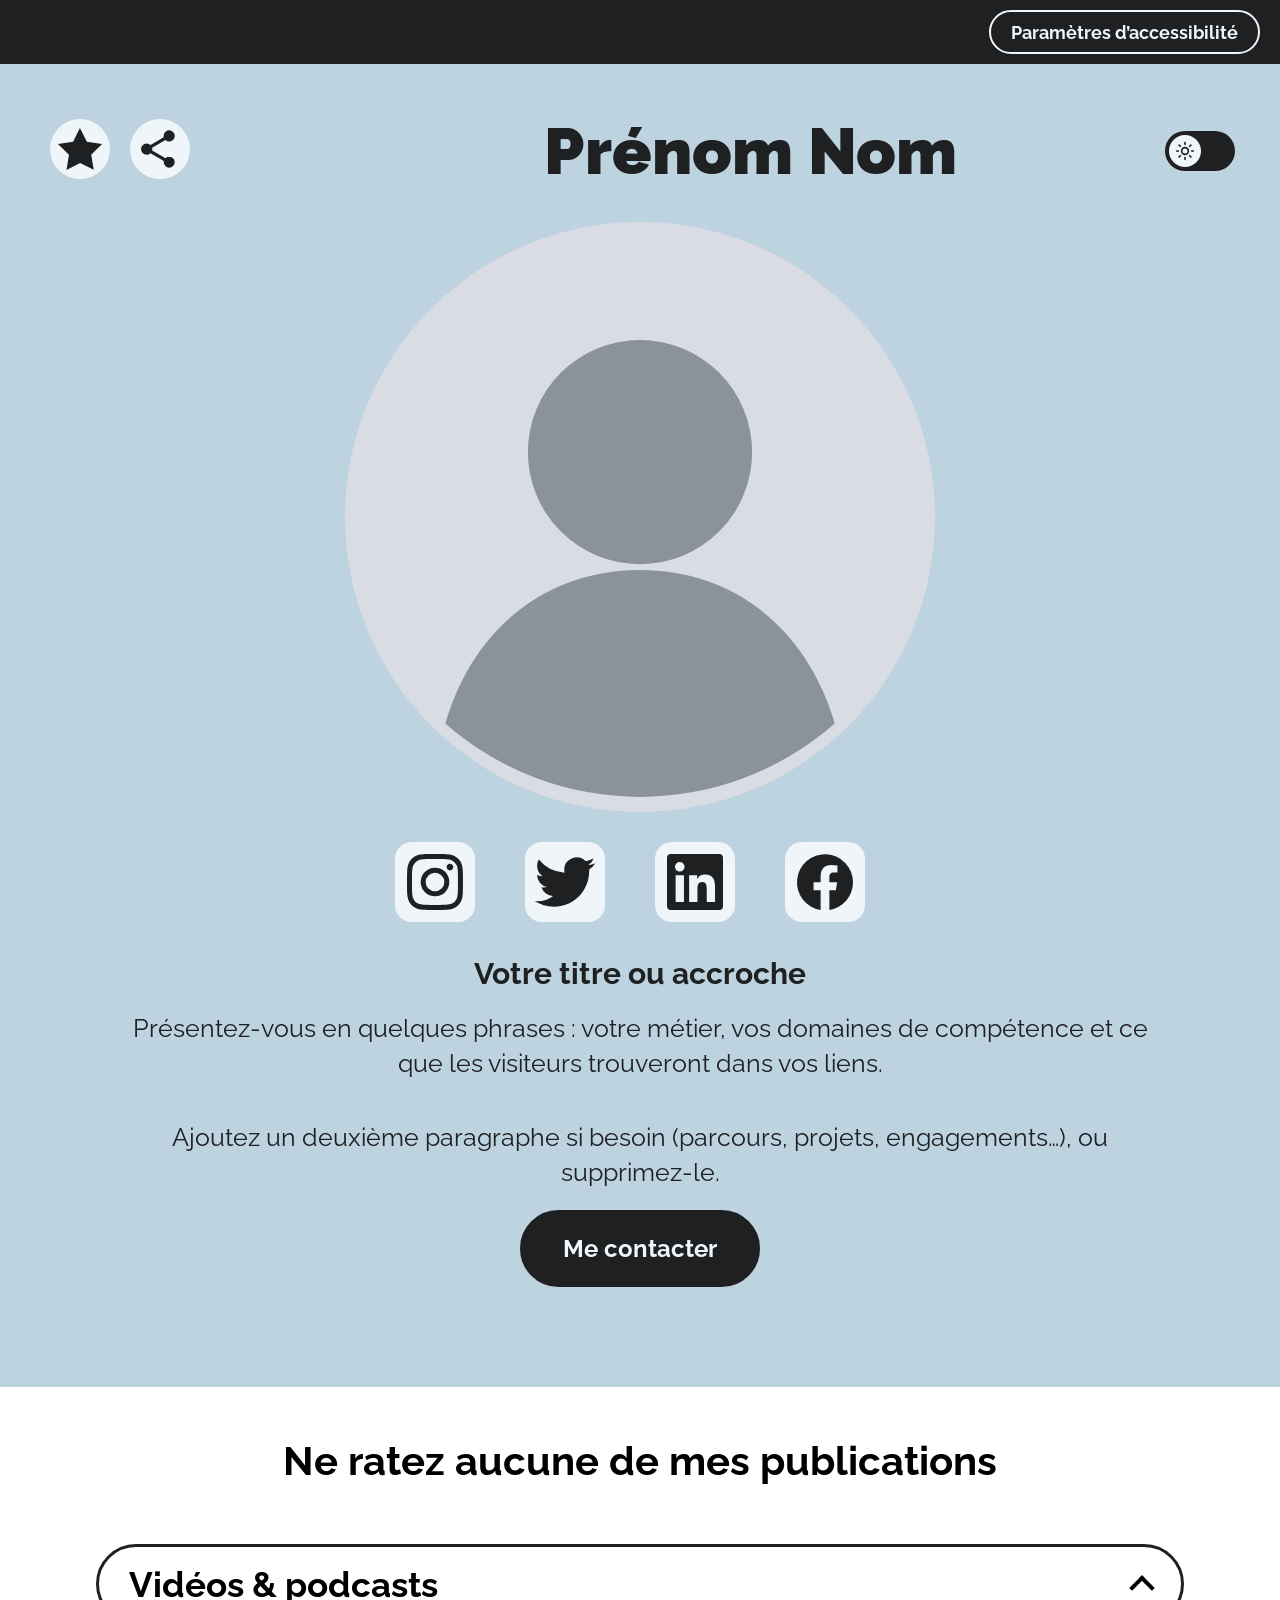
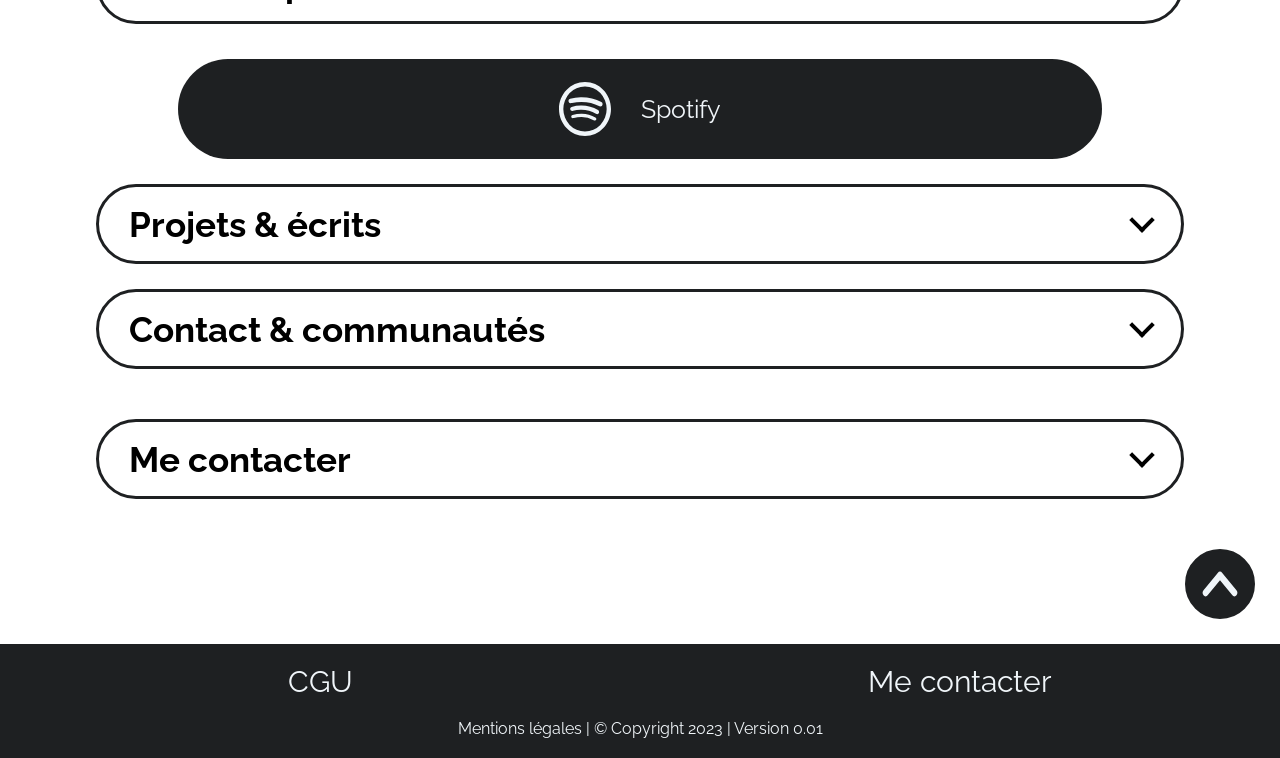
==== index.html @ 7e679567 "Version 0.01 : cartes « En cours », AccessConfig et corrections d'accessibilité Numéro de version re" ====
<!DOCTYPE html>
<html lang="fr">

<head>
    <meta charset="UTF-8" />
    <meta http-equiv="X-UA-Compatible" content="IE=edge">
    <meta name="viewport" content="width=device-width, initial-scale=1.0">
    <meta name="description" content="Page Linktree de Prénom Nom">
    <title>Linktree Prénom Nom</title>
    <link rel="shortcut icon" type="image/svg+xml" href="images/photo-profil.svg">
    <!-- Lien CSS -->
    <link rel="stylesheet" href="style.css">
    <!-- AccessConfig : paramètres d'affichage pour les visiteurs (après style.css pour pouvoir le surcharger) -->
    <link rel="stylesheet" href="accessconfig/css/accessconfig.min.css">
    <script src="accessconfig/js/accessconfig.min.js"></script>

    <link href="https://fonts.googleapis.com/css2?family=Raleway:ital,wght@0,100;0,200;0,300;0,400;0,500;0,600;0,700;0,800;0,900;1,100;1,200;1,300;1,400;1,500;1,600;1,700;1,800;1,900&display=swap" rel="stylesheet">
</head>

<body>
    <!-- Liens d'évitement : visibles uniquement quand ils reçoivent le focus -->
    <nav class="liensEvitement" aria-label="Accès rapide">
        <ul>
            <li><a href="#contenu">Aller au contenu</a></li>
            <li><a href="#liens">Aller aux liens</a></li>
            <li><a href="#contact">Aller au formulaire de contact</a></li>
        </ul>
    </nav>

    <!-- Bouton AccessConfig : contrastes, police adaptée à la dyslexie, interlignage… -->
    <div class="barreAccessibilite">
        <div id="accessconfig" data-accessconfig-buttonname="Paramètres d’accessibilité" data-accessconfig-params='{ "Prefix" : "a42-ac", "ContainerClass" : "","ModalCloseButton" : "","ModalTitle" : "","FormFieldset" : "","FormFieldsetLegend" : "","FormRadio" : ""}'></div>
    </div>

    <!-- HEADER -->
    <header>
        <!-- Boutons en haut à droite -->
        <section class="boutonHaut">

            <ul>
                <!-- Fiche contact à télécharger (à décommenter pour l'afficher)
                <li>
                    <a class="contact" href="contact.vcf" download title="Télécharger ma fiche contact">
                        <img src="images/logo/boutonRond/contact.svg" alt="Télécharger ma fiche contact">
                    </a>
                </li>
                -->
                <li>
                    <button type="button" class="favori" onclick="favoris()" aria-label="Ajouter la page aux favoris" title="Ajouter la page aux favoris">
                        <!-- Icône pour le bouton Favori -->
                        <img src="images/logo/boutonRond/favori.svg" alt="">
                    </button>
                </li>
                <li>
                    <button type="button" id="shareButton" class="partager" onclick="ouvrirPartage()" aria-label="Partager la page" aria-haspopup="dialog" title="Partager la page">
                        <!-- Icône pour le bouton Partager -->
                        <img src="images/logo/boutonRond/partager.svg" alt="">
                    </button>
                </li>
            </ul>
            <!-- Adresse de la page à partager et zone technique de copie (non visibles, hors de la navigation clavier) -->
            <a href="https://votre-pseudo.github.io/votre-depot/" id="lien" hidden></a>
            <textarea id="zone-texte" tabindex="-1" aria-hidden="true" style="position: absolute; left: -9999px;"></textarea>

        </section>

        <!-- Titre/Nom -->
        <div class="nom">
            <!-- Titre principal -->
            <h1>Prénom Nom</h1>
        </div>

        <!-- Bouton switch darkmode/lightmode -->
        <div class="blocSwitch">
            <button type="button" class="interrupteurTheme" id="themeSwitch" role="switch" aria-checked="false" aria-label="Mode sombre" title="Activer ou désactiver le mode sombre">
                <span class="pisteTheme" aria-hidden="true">
                    <span class="curseurTheme">
                        <!-- Picto soleil : mode clair -->
                        <svg class="iconeSoleil" viewBox="0 0 24 24" focusable="false">
                            <circle cx="12" cy="12" r="4" />
                            <path d="M12 2v2M12 20v2M4.93 4.93l1.41 1.41M17.66 17.66l1.41 1.41M2 12h2M20 12h2M4.93 19.07l1.41-1.41M17.66 6.34l1.41-1.41" />
                        </svg>
                        <!-- Picto lune : mode sombre -->
                        <svg class="iconeLune" viewBox="0 0 24 24" focusable="false">
                            <path d="M21 12.79A9 9 0 1 1 11.21 3 7 7 0 0 0 21 12.79z" />
                        </svg>
                    </span>
                </span>
            </button>
        </div>
    </header>

    <!-- MAIN CONTENT -->
    <main id="contenu" tabindex="-1">
        <div class="contenu">
            <!-- Présentation écrite -->
            <div class="presentation">
                <!-- Titre de la présentation -->
                <h2>Votre titre ou accroche</h2>

                <!-- Texte de présentation -->
                <div class="texte">
                    <p>
                        Présentez-vous en quelques phrases : votre métier, vos domaines
                        de compétence et ce que les visiteurs trouveront dans vos liens.
                    </p>
                    <br />
                    <p>
                        Ajoutez un deuxième paragraphe si besoin (parcours, projets,
                        engagements…), ou supprimez-le.
                    </p>
                </div>

                <!-- Appel à l'action : ouvre le formulaire de contact. Adaptez le texte ou le lien
                     (ex. inscription à une newsletter) selon l'action que vous attendez des visiteurs. -->
                <p class="appelAction">
                    <a class="boutonAction" href="#contact">Me contacter</a>
                </p>
            </div>
            <!-- Fin de la présentation écrite -->

            <!-- Photo de profil -->
            <div class="photoProfil">
                <img src="images/photo-profil.svg" alt="Photo de profil de Prénom Nom">
            </div>

            <!-- Boutons réseaux sociaux -->
            <ul class="boutonReseaux">
                <li>
                    <a class="instagram" href="https://www.instagram.com/votre-compte" target="_blank" rel="noopener" title="Instagram (nouvel onglet)">
                        <!-- Icône pour le lien Instagram -->
                        <img src="images/logo/boutonReseau/instagram.svg" alt="Instagram">
                        <span class="sr-only">(nouvel onglet)</span>
                    </a>
                </li>
                <li>
                    <a class="twitter" href="https://twitter.com/votre-compte" target="_blank" rel="noopener" title="Twitter (nouvel onglet)">
                        <!-- Icône pour le lien Twitter -->
                        <img src="images/logo/boutonReseau/twitter.svg" alt="Twitter">
                        <span class="sr-only">(nouvel onglet)</span>
                    </a>
                </li>
                <li>
                    <a class="linkedin" href="https://www.linkedin.com/in/votre-compte" target="_blank" rel="noopener" title="LinkedIn (nouvel onglet)">
                        <!-- Icône pour le lien LinkedIn -->
                        <img src="images/logo/boutonReseau/linkedin.svg" alt="LinkedIn">
                        <span class="sr-only">(nouvel onglet)</span>
                    </a>
                </li>
                <li>
                    <a class="facebook" href="https://www.facebook.com/votre-compte" target="_blank" rel="noopener" title="Facebook (nouvel onglet)">
                        <!-- Icône pour le lien Facebook -->
                        <img src="images/logo/boutonReseau/facebook.svg" alt="Facebook">
                        <span class="sr-only">(nouvel onglet)</span>
                    </a>
                </li>
            </ul>
        </div>
        <!-- FIN de la présentation -->

        <div class="textePublication">
            <!-- Titre du bloc -->
            <h2>Ne ratez aucune de mes publications</h2>
        </div>

        <!-- Liens classés par catégorie : chaque catégorie est un accordéon <details> -->
        <!-- Ajoutez « open » sur <details> pour qu'une catégorie soit ouverte au chargement -->
        <div class="categoriesLiens" id="liens" tabindex="-1">

            <!-- Catégorie : Vidéos & podcasts -->
            <details class="categorieLiens" open>
                <summary>Vidéos &amp; podcasts</summary>
                <ul class="blocBoutonLien">
                    <!-- Lien vers YouTube (à décommenter pour l'afficher)
                    <li>
                        <a class="boutonLien" href="https://www.youtube.com/@votre-chaine" target="_blank" rel="noopener">
                            <div class="youtube">
                                <img src="images/logo/logoLien/youtube.svg" alt="">
                                <p>YouTube</p>
                                <span class="sr-only">(nouvel onglet)</span>
                            </div>
                        </a>
                    </li>
                    -->
                    <!-- Lien vers Spotify -->
                    <li>
                        <a class="boutonLien" href="https://open.spotify.com/show/votre-podcast" target="_blank" rel="noopener">
                            <div class="spotify">
                                <img src="images/logo/logoLien/spotify.svg" alt="">
                                <p>Spotify</p>
                                <span class="sr-only">(nouvel onglet)</span>
                            </div>
                        </a>
                    </li>
                    <!-- Lien vers Podcast (à décommenter pour l'afficher)
                    <li>
                        <a class="boutonLien" href="https://podcasts.apple.com/podcast/votre-podcast" target="_blank" rel="noopener">
                            <div class="podcast">
                                <img src="images/logo/logoLien/podcast.svg" alt="">
                                <p>Podcast</p>
                                <span class="sr-only">(nouvel onglet)</span>
                            </div>
                        </a>
                    </li>
                    -->
                </ul>
            </details>

            <!-- Catégorie : Projets & écrits -->
            <details class="categorieLiens">
                <summary>Projets &amp; écrits</summary>
                <ul class="blocBoutonLien">
                    <!-- Lien vers Github -->
                    <li>
                        <a class="boutonLien" href="https://github.com/votre-compte" target="_blank" rel="noopener">
                            <div class="github">
                                <img src="images/logo/logoLien/github.svg" alt="">
                                <p>Github</p>
                                <span class="sr-only">(nouvel onglet)</span>
                            </div>
                        </a>
                    </li>
                    <!-- Lien vers Substack (à décommenter pour l'afficher)
                    <li>
                        <a class="boutonLien" href="https://votre-compte.substack.com/" target="_blank" rel="noopener">
                            <div class="substack">
                                <img src="images/logo/logoLien/substack.svg" alt="">
                                <p>Substack</p>
                                <span class="sr-only">(nouvel onglet)</span>
                            </div>
                        </a>
                    </li>
                    -->
                </ul>
            </details>

            <!-- Catégorie : Contact & communautés -->
            <details class="categorieLiens">
                <summary>Contact &amp; communautés</summary>
                <ul class="blocBoutonLien">
                    <!-- Lien vers Formulaire Google -->
                    <li>
                        <a class="boutonLien" href="https://forms.gle/votre-formulaire" target="_blank" rel="noopener">
                            <div class="google-forms">
                                <img src="images/logo/logoLien/googleforms.svg" alt="">
                                <p>Formulaire Google</p>
                                <span class="sr-only">(nouvel onglet)</span>
                            </div>
                        </a>
                    </li>
                    <!-- Lien vers Clubhouse (à décommenter pour l'afficher)
                    <li>
                        <a class="boutonLien" href="https://www.clubhouse.com/@votre-compte" target="_blank" rel="noopener">
                            <div class="clubhouse">
                                <img src="images/logo/logoLien/clubhouse.svg" alt="">
                                <p>Clubhouse</p>
                                <span class="sr-only">(nouvel onglet)</span>
                            </div>
                        </a>
                    </li>
                    -->
                    <!-- Lien vers Uncut Network (à décommenter pour l'afficher)
                    <li>
                        <a class="boutonLien" href="https://uncut.network/user/votre-identifiant" target="_blank" rel="noopener">
                            <div class="uncut">
                                <img src="images/logo/logoLien/uncut.svg" alt="">
                                <p>Uncut Network</p>
                                <span class="sr-only">(nouvel onglet)</span>
                            </div>
                        </a>
                    </li>
                    -->
                </ul>
            </details>
        </div>
        <!-- Fin des liens classés par catégorie -->

        <!-- Formulaire de contact dans un accordéon -->
        <div class="categoriesLiens">
            <details class="categorieLiens" id="contact">
                <summary>Me contacter</summary>
                <form class="formulaireContact" action="https://formspree.io/f/VOTRE_ID_FORMSPREE" method="POST">
                    <label for="contactNom">Nom</label>
                    <input id="contactNom" type="text" name="nom" autocomplete="family-name" required>

                    <label for="contactPrenom">Prénom</label>
                    <input id="contactPrenom" type="text" name="prenom" autocomplete="given-name" required>

                    <label for="contactEmail">Adresse e-mail</label>
                    <input id="contactEmail" type="email" name="email" autocomplete="email" required>

                    <label for="contactMessage">Message</label>
                    <textarea id="contactMessage" name="message" rows="5" required></textarea>

                    <p class="message">
                        Après l'envoi, vous serez redirigé vers une page de confirmation du service Formspree,
                        qui n'est peut-être pas accessible. Elle vous permettra de revenir sur ce site avec un bouton.
                    </p>

                    <button type="submit">Envoyer le message</button>
                </form>
            </details>
        </div>
        <!-- Fin du formulaire de contact -->

        <!-- Bouton haut de page -->
        <div class="blocBoutonHautPage">
            <button type="button" class="boutonHautPage" onclick="topFunction()" aria-label="Revenir en haut de la page" title="Revenir en haut de la page">
                <!-- Icône pour le bouton haut de page : couleurs gérées en CSS -->
                <svg viewBox="0 0 100 100" aria-hidden="true" focusable="false">
                    <circle class="fondBoutonHaut" cx="50" cy="50" r="48.5" />
                    <path class="flecheBoutonHaut" d="M47.09,33.77a3.61,3.61,0,0,1,5.83,0l20.6,25.3a5.92,5.92,0,0,1,0,7.16,3.61,3.61,0,0,1-5.83,0L50,44.51,32.31,66.22a3.61,3.61,0,0,1-5.83,0,5.92,5.92,0,0,1,0-7.16l20.6-25.3Z" />
                </svg>
            </button>
        </div>
        <!-- Fin bouton haut de page -->
    </main>

    <!-- Fenêtre de partage (ouverte par le bouton Partager) -->
    <dialog class="fenetrePartage" id="fenetrePartage" aria-labelledby="titrePartage">
        <div class="contenuFenetre">
            <div class="enteteFenetre">
                <h2 id="titrePartage">Partager cette page</h2>
                <button type="button" class="fermerFenetre" onclick="fermerPartage()" aria-label="Fermer la fenêtre de partage" title="Fermer">
                    <span aria-hidden="true">&times;</span>
                </button>
            </div>
            <ul class="listePartage">
                <li>
                    <a id="partageFacebook" href="https://www.facebook.com/sharer/sharer.php" target="_blank" rel="noopener">
                        <img src="images/logo/boutonReseau/facebook.svg" alt="">
                        <span>Facebook</span>
                        <span class="sr-only">(nouvel onglet)</span>
                    </a>
                </li>
                <li>
                    <a id="partageTwitter" href="https://twitter.com/intent/tweet" target="_blank" rel="noopener">
                        <img src="images/logo/boutonReseau/twitter.svg" alt="">
                        <span>X (Twitter)</span>
                        <span class="sr-only">(nouvel onglet)</span>
                    </a>
                </li>
                <li>
                    <a id="partageLinkedin" href="https://www.linkedin.com/sharing/share-offsite/" target="_blank" rel="noopener">
                        <img src="images/logo/boutonReseau/linkedin.svg" alt="">
                        <span>LinkedIn</span>
                        <span class="sr-only">(nouvel onglet)</span>
                    </a>
                </li>
                <li>
                    <a id="partageWhatsapp" href="https://wa.me/" target="_blank" rel="noopener">
                        <svg class="iconePartage" viewBox="0 0 24 24" aria-hidden="true" focusable="false">
                            <path d="M12 2a10 10 0 0 0-8.6 15.1L2 22l5-1.3A10 10 0 1 0 12 2zm0 18.2a8.2 8.2 0 0 1-4.2-1.1l-.3-.2-3 .8.8-2.9-.2-.3A8.2 8.2 0 1 1 12 20.2zm4.5-6.1c-.2-.1-1.5-.7-1.7-.8s-.4-.1-.6.1-.7.8-.8 1-.3.2-.5.1a6.7 6.7 0 0 1-3.3-2.9c-.2-.4.2-.4.7-1.3a.5.5 0 0 0 0-.5l-.8-1.8c-.2-.5-.4-.4-.6-.4h-.5a1 1 0 0 0-.7.3 3 3 0 0 0-.9 2.2 5.2 5.2 0 0 0 1.1 2.7 11.8 11.8 0 0 0 4.5 4c1.7.7 2.3.8 3.2.6a2.7 2.7 0 0 0 1.8-1.2 2.2 2.2 0 0 0 .1-1.3c0-.1-.2-.2-.5-.3z" />
                        </svg>
                        <span>WhatsApp</span>
                        <span class="sr-only">(nouvel onglet)</span>
                    </a>
                </li>
                <li>
                    <a id="partageEmail" href="mailto:">
                        <svg class="iconePartage" viewBox="0 0 24 24" aria-hidden="true" focusable="false">
                            <path d="M3 5h18a1 1 0 0 1 1 1v12a1 1 0 0 1-1 1H3a1 1 0 0 1-1-1V6a1 1 0 0 1 1-1zm1 2.4V17h16V7.4l-8 5.3zM5.2 7 12 11.5 18.8 7z" />
                        </svg>
                        <span>Par e-mail</span>
                    </a>
                </li>
                <li>
                    <button type="button" id="boutonCopierLien" onclick="copierLienPartage()">
                        <svg class="iconePartage" viewBox="0 0 24 24" aria-hidden="true" focusable="false">
                            <path d="M8 3h11a2 2 0 0 1 2 2v11h-2V5H8zM5 7h10a2 2 0 0 1 2 2v10a2 2 0 0 1-2 2H5a2 2 0 0 1-2-2V9a2 2 0 0 1 2-2zm0 2v10h10V9z" />
                        </svg>
                        <span>Copier le lien</span>
                    </button>
                </li>
                <li id="partageNatifItem" hidden>
                    <button type="button" id="boutonPartageNatif" onclick="partageNatif()">
                        <svg class="iconePartage" viewBox="0 0 24 24" aria-hidden="true" focusable="false">
                            <path d="M18 16a3 3 0 0 0-2.4 1.2l-6.7-3.4a3 3 0 0 0 0-1.6l6.7-3.4A3 3 0 1 0 15 7l-6.7 3.4a3 3 0 1 0 0 3.2L15 17a3 3 0 1 0 3-1z" />
                        </svg>
                        <span>Autres applications…</span>
                    </button>
                </li>
            </ul>
            <!-- Message lu par les lecteurs d'écran après la copie du lien -->
            <p class="messagePartage" id="messagePartage" role="status"></p>
        </div>
    </dialog>

    <!-- FOOTER -->
    <footer>
        <!-- Liens du footer -->
        <ul class="listeFooter">
            <li><a href="CGU.html" title="Conditions générales d'utilisation">CGU</a></li>
            <!--<li><a href="accessibilite.html">Accessibilité</a></li>-->
            <li><a href="#contact" title="Ouvrir le formulaire de contact">Me contacter</a></li>
        </ul>

        <!-- Mention légale -->
        <div class="copyright">
            <p>
                Mentions légales | &copy; Copyright 2023 | Version 0.01
            </p>
        </div>
    </footer>
    <!-- Lien vers le fichier JS pour les animations-->
    <script src="script.js"></script>
</body>
</html>
---- style.css ----
/* ==========================================================
   Variables de personnalisation
   Modifiez ces valeurs pour adapter les couleurs et la police
   du modèle à votre identité visuelle.
   ========================================================== */
:root {
    /* Couleurs principales (texte, boutons, fonds) */
    --couleur-sombre: #1E2022;
    --couleur-claire: #F0F5F9;

    /* Fond de l'en-tête et de la présentation (mode clair) */
    --couleur-fond-entete: #BDD3E0;

    /* Survol des boutons de liens (mode clair) */
    --couleur-survol-lien: #445D76;

    /* Mode sombre : fond de page et fond de l'en-tête */
    --couleur-fond-sombre: #24292C;
    --couleur-entete-sombre: #363C41;

    /* Survol de l'interrupteur clair/sombre */
    --couleur-survol-interrupteur: #575757;
    --couleur-survol-interrupteur-sombre: #D0D3D5;

    /* Police du site (pensez à charger la police dans le <head> des pages) */
    --police: 'Raleway', sans-serif;
}

/* CSS pour la page */
* {
    padding: 0;
    margin: 0;
    text-decoration: none;
    font-family: var(--police);
}

button {
    cursor: pointer;
    background: none;
    border: none;

}

/* Un élément avec l'attribut hidden reste masqué, quelle que soit sa règle display */
[hidden] {
    display: none !important;
}

/* Icônes carrées : garder leur taille pendant le changement d'image au survol
   (sinon l'icône s'écrase un instant et le clic tombe à côté) */
.boutonHaut img,
.boutonReseaux img {
    aspect-ratio: 1 / 1;
}

/* Texte lu par les lecteurs d'écran mais masqué à l'écran */
.sr-only {
    position: absolute;
    width: 1px;
    height: 1px;
    padding: 0;
    margin: -1px;
    overflow: hidden;
    clip: rect(0, 0, 0, 0);
    white-space: nowrap;
    border: 0;
}

/* Listes utilisées pour regrouper les liens et boutons : sans puces */
.liensEvitement ul,
.boutonHaut ul,
.boutonReseaux,
.blocBoutonLien,
.listeFooter {
    list-style: none;
}

/* Liens d'évitement : masqués, ils apparaissent en haut de page au focus clavier */
.liensEvitement a {
    position: absolute;
    top: -100px;
    left: 20px;
    z-index: 10;
    padding: 15px 25px;
    border-radius: 20px;
    background-color: var(--couleur-sombre);
    color: var(--couleur-claire);
    font-size: 20px;
    font-weight: 700;
}

.liensEvitement a:focus {
    top: 10px;
    outline: 3px solid var(--couleur-claire);
    outline-offset: -6px;
}

/* Les cibles des liens d'évitement reçoivent le focus sans contour */
#contenu:focus,
#liens:focus {
    outline: none;
}

/* Contour de focus visible sur les liens et boutons de la page d'accueil */
.boutonHaut button:focus-visible,
.boutonReseaux a:focus-visible,
.boutonLien:focus-visible,
.listeFooter a:focus-visible {
    outline: 3px solid var(--couleur-sombre);
    outline-offset: 4px;
}

.listeFooter a:focus-visible {
    outline-color: var(--couleur-claire);
}

/* Barre du bouton AccessConfig (en haut de chaque page) */
.barreAccessibilite {
    display: flex;
    justify-content: flex-end;
    padding: 10px 20px;
    background-color: var(--couleur-sombre);
}

#a42-ac-button {
    min-height: 44px;
    padding: 8px 20px;
    border: 2px solid var(--couleur-claire);
    border-radius: 30px;
    background-color: var(--couleur-sombre);
    color: var(--couleur-claire);
    font-family: var(--police);
    font-size: 18px;
    font-weight: 700;
}

#a42-ac-button:hover {
    background-color: var(--couleur-claire);
    color: var(--couleur-sombre);
}

#a42-ac-button:focus-visible {
    outline: 3px solid var(--couleur-claire);
    outline-offset: 3px;
}

/* CSS pour le header */

header {
    padding: 45px 20px 30px 20px;
    display: flex;
    align-items: center;
    justify-content: space-between;
    width: calc(100% - 40px);
    background-color: var(--couleur-fond-entete);
}

/* CSS pour les boutons en haut à droite */
.boutonHaut {
    width: 300px;
    height: auto;
    left: 0px auto;
    padding-left: 20px;
}

.boutonHaut ul {
    display: flex;
    flex-wrap: wrap;
}

.boutonHaut button {
    margin: 10px;
}

.boutonHaut a {
    display: inline-block;
    margin: 10px;
}

.boutonHaut a img,
.boutonHaut button img {
    width: 60px;
    height: auto;
}

.contact :hover {
    content: url(images/logo/boutonRond/contactHover.svg);

}

.favori :hover {
    content: url(images/logo/boutonRond/favoriHover.svg);

}

.partager :hover {
    content: url(images/logo/boutonRond/partagerHover.svg);

}

/* CSS pour le titre */
.nom {
    width: auto 50%;
}

h1 {
    font-weight: 900;
    font-size: 80px;
    margin: auto 0;
    color: var(--couleur-sombre);
}

/* CSS pour le bouton switch */
.blocSwitch {
    width: 300px;
    height: 50px;
    display: flex;
    align-items: center;
    position: relative;
}

/* Interrupteur clair/sombre : piste + curseur portant un picto soleil ou lune */
.interrupteurTheme {
    position: absolute;
    right: 25px;
    padding: 0;
    border-radius: 20px;
}

.pisteTheme {
    position: relative;
    display: block;
    width: 70px;
    height: 40px;
    border-radius: 20px;
    background: var(--couleur-sombre);
}

.interrupteurTheme:hover .pisteTheme {
    background: var(--couleur-survol-interrupteur);
}

.curseurTheme {
    position: absolute;
    top: 50%;
    left: 4px;
    display: flex;
    align-items: center;
    justify-content: center;
    width: 32px;
    height: 32px;
    border-radius: 50%;
    background: var(--couleur-claire);
    color: var(--couleur-sombre);
    transform: translateY(-50%);
}

@media (prefers-reduced-motion: no-preference) {
    .curseurTheme {
        transition: left .3s, background .3s;
    }
}

.curseurTheme svg {
    width: 20px;
    height: 20px;
}

.iconeSoleil {
    fill: none;
    stroke: currentColor;
    stroke-width: 2;
    stroke-linecap: round;
}

.iconeLune {
    display: none;
    fill: currentColor;
}

/* Mode sombre activé : curseur à droite, picto lune */
.interrupteurTheme[aria-checked="true"] .pisteTheme {
    background: var(--couleur-claire);
}

.interrupteurTheme[aria-checked="true"]:hover .pisteTheme {
    background: var(--couleur-survol-interrupteur-sombre);
}

.interrupteurTheme[aria-checked="true"] .curseurTheme {
    left: 34px;
    background: var(--couleur-sombre);
    color: var(--couleur-claire);
}

.interrupteurTheme[aria-checked="true"] .iconeSoleil {
    display: none;
}

.interrupteurTheme[aria-checked="true"] .iconeLune {
    display: block;
}

/* Contour de focus visible au clavier */
.interrupteurTheme:focus-visible {
    outline: 3px solid var(--couleur-sombre);
    outline-offset: 4px;
}

.dark-mode .interrupteurTheme:focus-visible {
    outline-color: var(--couleur-claire);
}

/* FIN DU CSS HEADER */

/* CSS pour la partie de présentation */

.contenu {
    display: flex;
    justify-content: space-between;
    background-color: var(--couleur-fond-entete);
    padding: 0 50px 70px 50px;
}

/* CSS pour le paragraphe de présentation écite */
.presentation {
    margin-top: 50px;
    margin-left: 20px;
    text-align: center;
    width: 50%;
}

.presentation h2 {
    font-size: 50px;
    font-weight: 700;
    color: var(--couleur-sombre);
}

.presentation p {
    font-size: 23px;
    font-weight: 400;
    margin-top: 20px;
    line-height: 35px;
    color: var(--couleur-sombre);
}


/* Appel à l'action sous la présentation */
.appelAction {
    margin-top: 35px;
}

.boutonAction {
    display: inline-block;
    padding: 18px 40px;
    border: 3px solid var(--couleur-sombre);
    border-radius: 70px;
    background-color: var(--couleur-sombre);
    color: var(--couleur-claire);
    font-size: 24px;
    font-weight: 700;
}

.boutonAction:hover {
    background-color: var(--couleur-claire);
    color: var(--couleur-sombre);
}

.boutonAction:focus-visible {
    outline: 3px solid var(--couleur-sombre);
    outline-offset: 4px;
}

.dark-mode .boutonAction {
    border-color: var(--couleur-claire);
    background-color: var(--couleur-claire);
    color: var(--couleur-sombre);
}

.dark-mode .boutonAction:hover {
    background-color: var(--couleur-sombre);
    color: var(--couleur-claire);
}

.dark-mode .boutonAction:focus-visible {
    outline-color: var(--couleur-claire);
}

/* photo de profil */
.photoProfil {
    display: flex;
    align-items: center;
    justify-content: center;
    width: 30%;
}

.photoProfil img {
    width: 100%;
    height: auto;
}


/* Bouton Reseaux sociaux */
.boutonReseaux {
    width: 80px;
    display: flex;
    flex-direction: column;
    justify-content: center;
    margin-right: 20px;
}

.boutonReseaux a {
    display: block;
    width: 100px;
    height: auto;
    padding-top: 30px;
}

.boutonReseaux a img {
    width: 80px;
    height: auto;
}

.instagram :hover {
    content: url(images/logo/boutonReseau/instagramHover.svg);
}

.twitter :hover {
    content: url(images/logo/boutonReseau/twitterHover.svg);
}

.linkedin :hover {
    content: url(images/logo/boutonReseau/linkedinHover.svg);
}

.facebook :hover {
    content: url(images/logo/boutonReseau/facebookHover.svg);
}


/* fin de la partie de présentation */

/* CSS du sapin de noel  */

.textePublication {
    padding-top: 50px;
    display: flex;
    justify-content: center;
    text-align: center;
    padding-bottom: 60px;
    width: 80% auto;
}

.textePublication h2 {
    font-size: 60px;
    text-align: center;
    font-weight: 700;
}

/* Catégories de liens en accordéons (<details>/<summary>) */

.categoriesLiens {
    display: flex;
    flex-direction: column;
    align-items: center;
    row-gap: 25px;
    padding-bottom: 50px;
}

.categorieLiens {
    width: 85%;
}

.categorieLiens summary {
    display: flex;
    justify-content: space-between;
    align-items: center;
    gap: 20px;
    min-height: 44px;
    padding: 15px 30px;
    border: 3px solid var(--couleur-sombre);
    border-radius: 70px;
    font-size: 35px;
    font-weight: 700;
    cursor: pointer;
    list-style: none;
}

/* Masque le triangle par défaut du navigateur */
.categorieLiens summary::-webkit-details-marker {
    display: none;
}

/* Chevron : pointe vers le bas quand fermé, vers le haut quand ouvert */
.categorieLiens summary::after {
    content: "";
    flex: 0 0 auto;
    width: 14px;
    height: 14px;
    margin-bottom: 8px;
    border-right: 4px solid currentColor;
    border-bottom: 4px solid currentColor;
    transform: rotate(45deg);
}

.categorieLiens[open] summary::after {
    margin-bottom: -8px;
    transform: rotate(-135deg);
}

@media (prefers-reduced-motion: no-preference) {
    .categorieLiens summary::after {
        transition: transform 0.2s ease;
    }
}

.categorieLiens summary:hover {
    background-color: var(--couleur-sombre);
    color: var(--couleur-claire);
}

/* Contour de focus bien visible pour la navigation au clavier */
.categorieLiens summary:focus-visible {
    outline: 3px solid var(--couleur-sombre);
    outline-offset: 4px;
}

.categorieLiens[open] summary {
    margin-bottom: 35px;
}

/* CSS des Boutons vers les différents lien */

.blocBoutonLien {
    display: flex;
    flex-direction: column;
    align-items: center;
    row-gap: 35px;
}

.blocBoutonLien li {
    display: flex;
    justify-content: center;
    width: 100%;
}

.boutonLien {
    display: flex;
    justify-content: center;
    align-items: center;
    width: 85%;
    height: 100px;
    background-color: var(--couleur-sombre);
    border-radius: 70px;
}

.boutonLien div {
    display: flex;
    justify-content: center;
    align-items: center;
    font-size: 35px;
    gap: 30px;
    color: var(--couleur-claire);
}

.boutonLien:hover {
    background-color: var(--couleur-survol-lien);
}

/* fin des boutons pour les liens en CSS */

/* Fenêtre de partage */
.fenetrePartage {
    width: min(90vw, 520px);
    margin: auto;
    padding: 0;
    border: 3px solid var(--couleur-sombre);
    border-radius: 30px;
    background-color: var(--couleur-claire);
    color: var(--couleur-sombre);
}

.fenetrePartage::backdrop {
    background-color: rgba(30, 32, 34, 0.6);
}

.contenuFenetre {
    padding: 25px 30px 30px 30px;
}

.enteteFenetre {
    display: flex;
    justify-content: space-between;
    align-items: center;
    gap: 20px;
    margin-bottom: 20px;
}

.enteteFenetre h2 {
    font-size: 28px;
    font-weight: 700;
}

.fermerFenetre {
    width: 44px;
    height: 44px;
    border-radius: 50%;
    font-size: 32px;
    line-height: 1;
    color: var(--couleur-sombre);
}

.fermerFenetre:hover {
    background-color: var(--couleur-sombre);
    color: var(--couleur-claire);
}

.listePartage {
    display: grid;
    grid-template-columns: repeat(auto-fit, minmax(190px, 1fr));
    gap: 12px;
    list-style: none;
}

.listePartage a,
.listePartage button {
    display: flex;
    align-items: center;
    gap: 12px;
    width: 100%;
    min-height: 56px;
    padding: 8px 15px;
    border: 2px solid var(--couleur-sombre);
    border-radius: 20px;
    background-color: var(--couleur-claire);
    color: var(--couleur-sombre);
    font-size: 18px;
    font-weight: 600;
    text-align: left;
    box-sizing: border-box;
}

.listePartage a:hover,
.listePartage button:hover {
    background-color: var(--couleur-sombre);
    color: var(--couleur-claire);
}

.listePartage img,
.iconePartage {
    flex: 0 0 auto;
    width: 32px;
    height: 32px;
}

.iconePartage {
    fill: currentColor;
}

.messagePartage {
    margin-top: 15px;
    font-size: 18px;
    font-weight: 600;
    word-break: break-all;
}

.messagePartage:empty {
    display: none;
}

.fermerFenetre:focus-visible,
.listePartage a:focus-visible,
.listePartage button:focus-visible {
    outline: 3px solid var(--couleur-sombre);
    outline-offset: 3px;
}

/* Fenêtre de partage en mode sombre */
.dark-mode .fenetrePartage {
    border-color: var(--couleur-claire);
    background-color: var(--couleur-fond-sombre);
    color: var(--couleur-claire);
}

.dark-mode .enteteFenetre h2,
.dark-mode .messagePartage {
    color: var(--couleur-claire);
}

.dark-mode .fermerFenetre {
    color: var(--couleur-claire);
}

.dark-mode .fermerFenetre:hover {
    background-color: var(--couleur-claire);
    color: var(--couleur-sombre);
}

.dark-mode .listePartage a,
.dark-mode .listePartage button {
    border-color: var(--couleur-claire);
    background-color: var(--couleur-sombre);
    color: var(--couleur-claire);
}

.dark-mode .listePartage a:hover,
.dark-mode .listePartage button:hover {
    background-color: var(--couleur-claire);
    color: var(--couleur-sombre);
}

.dark-mode .fermerFenetre:focus-visible,
.dark-mode .listePartage a:focus-visible,
.dark-mode .listePartage button:focus-visible {
    outline-color: var(--couleur-claire);
}

/* bouton Haut de page */

.blocBoutonHautPage {
    display: flex;
    justify-content: flex-end;
    padding-right: 25px;
    padding-bottom: 25px;
}

/* Couleurs du bouton : fond, flèche et contour (inversées au survol) */
.boutonHautPage {
    --fondBoutonHaut: var(--couleur-sombre);
    --flecheBoutonHaut: var(--couleur-claire);
    display: block;
    width: 70px;
    height: 70px;
    padding: 0;
    border: none;
    border-radius: 50%;
    background: none;
    color: var(--couleur-sombre);
    cursor: pointer;
}

.boutonHautPage svg {
    display: block;
    width: 100%;
    height: 100%;
}

.fondBoutonHaut {
    fill: var(--fondBoutonHaut);
    stroke: currentColor;
    stroke-width: 3;
}

.flecheBoutonHaut {
    fill: var(--flecheBoutonHaut);
}

.boutonHautPage:hover,
.boutonHautPage:focus-visible {
    --fondBoutonHaut: var(--couleur-claire);
    --flecheBoutonHaut: var(--couleur-sombre);
}

/* Contour de focus bien visible pour la navigation au clavier */
.boutonHautPage:focus-visible {
    outline: 3px solid currentColor;
    outline-offset: 4px;
}

/* Fin bouton haut de page  */

.listeFooter {
    background-color: var(--couleur-sombre);
    font-size: 30px;
    font-weight: 400;
    display: flex;
    justify-content: space-around;
    text-align: center;
    padding-top: 20px;
}

.listeFooter li {
    width: 200px;
}

.listeFooter a {
    position: relative;
    color: var(--couleur-claire);
    text-decoration: none;
}

.listeFooter a::before {
    content: '';
    position: absolute;
    bottom: 0;
    left: 50%;
    width: 0;
    height: 2px;
    background-color: var(--couleur-claire);
    transition: width 0.2s ease-in-out;
    transform: translateX(-50%);
}

.listeFooter a:hover::before {
    width: 100%;

}

.copyright {
    background-color: var(--couleur-sombre);
    color: var(--couleur-claire);
    display: flex;
    align-items: center;
    justify-content: center;
    text-align: center;
    padding-top: 20px;
    padding-bottom: 20px;
}

/* CSS pour le darkmode */
.dark-mode {
    background-color: var(--couleur-fond-sombre);
    color: var(--couleur-claire);
}

.dark-mode header {
    background-color: var(--couleur-entete-sombre);
    /* Change header background color */
}

.dark-mode .contenu {
    background-color: var(--couleur-entete-sombre);
    /* Change .contenu background color */
}

.dark-mode h1,
.dark-mode h2,
.dark-mode p {
    color: var(--couleur-claire);
    /* Change text color */
}

.dark-mode .boutonLien {
    border: 2px solid var(--couleur-claire);
}

.dark-mode .boutonHaut button:focus-visible,
.dark-mode .boutonReseaux a:focus-visible,
.dark-mode .boutonLien:focus-visible {
    outline-color: var(--couleur-claire);
}

.dark-mode .categorieLiens summary {
    border-color: var(--couleur-claire);
}

.dark-mode .categorieLiens summary:hover {
    background-color: var(--couleur-claire);
    color: var(--couleur-sombre);
}

.dark-mode .categorieLiens summary:focus-visible {
    outline-color: var(--couleur-claire);
}

.dark-mode .boutonHautPage {
    --fondBoutonHaut: var(--couleur-claire);
    --flecheBoutonHaut: var(--couleur-sombre);
    color: var(--couleur-claire);
}

.dark-mode .boutonHautPage:hover,
.dark-mode .boutonHautPage:focus-visible {
    --fondBoutonHaut: var(--couleur-sombre);
    --flecheBoutonHaut: var(--couleur-claire);
}


.dark-mode .boutonLien:hover {
    background-color: var(--couleur-claire);
    border: none;
}

.dark-mode .boutonLien:hover p {
    color: var(--couleur-sombre);
}

.dark-mode .boutonLien:hover .google-forms img {
    content: url(images/logo/logoLien/googleforms.svg);
}

.dark-mode .boutonLien:hover .youtube img {
    content: url(images/logo/logoLien/youtubeHover.svg);
}

.dark-mode .boutonLien:hover .spotify img {
    content: url(images/logo/logoLien/spotifyHover.svg);
}

.dark-mode .boutonLien:hover .podcast img {
    content: url(images/logo/logoLien/podcastHover.svg);
}

.dark-mode .boutonLien:hover .substack img {
    content: url(images/logo/logoLien/substackHover.svg);
}

.dark-mode .boutonLien:hover .clubhouse img {
    content: url(images/logo/logoLien/cluhouseHover.svg);
}

.dark-mode .boutonLien:hover .github img {
    content: url(images/logo/logoLien/githubHover.svg);
}

.dark-mode .boutonLien:hover .uncut img {
    content: url(images/logo/logoLien/uncutHover.svg);
}


/* CSS pour le responsive  */
/*  responsive pour les ecrans inférieurs à 1319px */
@media (max-width: 1319px) {
    h1 {
        font-size: 65px;
    }

    .contenu {
        display: flex;
        flex-direction: column;
        margin: 0 auto;
    }

    .photoProfil {
        margin: 0 auto;
        width: 50%;
    }

    /* Réseaux sociaux remontés sous la photo, avant la présentation */
    .photoProfil {
        order: 1;
    }

    .boutonReseaux {
        order: 2;
        display: flex;
        flex-direction: row;
        flex-wrap: wrap;
        justify-content: center;
        width: auto;
        margin: 0 auto;
        gap: 30px;
    }

    .presentation {
        order: 3;
        padding-top: 30px;
    }

    .presentation {
        margin: 0 auto;
        width: 90%;
        padding-bottom: 30px;
    }

    .presentation h2 {
        font-size: 30px;
    }

    .presentation p {
        font-size: 25px;
    }

    .textePublication {
        text-align: center;
    }

    .textePublication h2 {
        font-size: 40px;
    }

    .boutonLien div {
        font-size: 25px;
    }

    /* Responsive pour rendre compatible certains elements pour les ecrans inferieurs à 1100px */
}

@media (max-width: 1100px) {
    h1 {
        font-size: 50px;
        text-align: center;
    }

    .boutonHaut {
        width: 25%;
    }

    .nom {
        width: 50%;
    }

    .blocSwitch {
        width: 25%;
    }

    .boutonLien img {
        width: 40px;
        height: auto;
    }
}

/* responsive pour l'équivalent d'un écran de telephone */

@media (max-width: 600px) {
    .boutonReseaux {
        gap: 20px;
    }

    .boutonReseaux a {
        width: 55px;
        padding-top: 20px;
    }

    /* En-tête sur deux lignes : boutons et interrupteur, puis le nom */
    header {
        flex-wrap: wrap;
        row-gap: 15px;
        padding-top: 25px;
    }

    .boutonHaut {
        order: 1;
        width: auto;
        padding-left: 0;
    }

    .blocSwitch {
        order: 2;
        width: auto;
        flex: 1;
        justify-content: flex-end;
    }

    .nom {
        order: 3;
        width: 100%;
    }

    h1 {
        font-size: 40px;
    }

    .boutonHaut ul {
        flex-wrap: nowrap;
    }

    .boutonHaut a img,
    .boutonHaut button img {
        width: 50px;
    }

    .photoProfil {
        width: 60%;
    }

    .boutonReseaux a img {
        width: 55px;
    }

    .interrupteurTheme {
        right: 5px;
    }

    .textePublication h2 {
        font-size: 25px;
    }

    .blocBoutonHautPage {
        padding-right: 10px;
        padding-left: 10px;
    }

    .boutonHautPage {
        width: 50px;
        height: 50px;
    }

    .boutonLien {
        width: 80%;
        height: 80px;
    }

    .categorieLiens {
        width: 92%;
    }

    .categorieLiens summary {
        padding: 12px 20px;
        font-size: 22px;
    }

    .categorieLiens[open] summary {
        margin-bottom: 25px;
    }

    .listeFooter li {
        width: 100%;
    }

    .listeFooter a {
        font-size: 18px;
    }

}

/*Fin du CSS de la page d'acceuil*/



/* CSS pour le formulaire de contact */

.formulaire {
    background-color: var(--couleur-fond-entete);
}


.headerFormulaire {
    display: flex;
    padding-top: 30px;
    text-align: center;
    align-items: center;
    padding-bottom: 20px;

}

/* Bouton Accueil */


.headerFormulaire a {
    width: 300px;
}

.boutonAccueil img {
    width: 80px;
}

.boutonAccueil:hover img {
    content: url(images/boutonAccueil/boutonAccueilHover.svg);
}

/*titre de la page formulaire*/
.titreFormulaire {
    color: var(--couleur-sombre);
    font-size: 50px;
    font-weight: 800;
    margin: 0 auto;
    width: 50%;
}

form {
    display: flex;
    justify-content: center;
    flex-direction: column;
}

/***************/

/*Zone pour entrer le nom , prenom , email*/
form input {
    background-color: var(--couleur-claire);
    width: 70%;
    font-size: 20px;
    padding: 30px 30px;
    border-radius: 20px;
    margin-bottom: 20px;
    border: solid 2px var(--couleur-sombre);
    color: var(--couleur-sombre);
    margin: 10px auto;
}

form input::placeholder {
    color: var(--couleur-sombre);
}

/*********************************/

/*Zone pour Entrer le message */
form textarea {
    background-color: var(--couleur-claire);
    width: 70%;
    font-size: 20px;
    padding: 30px 30px;
    border-radius: 20px;
    border-color: var(--couleur-sombre);
    border: solid 2px var(--couleur-sombre);
    color: var(--couleur-sombre);
    margin: 10px auto;
}

form input:focus-within {
    outline: none;
    border-width: 3px;
}

form textarea:focus-within {
    outline: none;
    border-width: 3px;
}

form textarea::placeholder {
    color: var(--couleur-sombre);
}

/*****************************/


/*bouton envoyer le message*/

form button {
    background-color: var(--couleur-claire);
    border-radius: 20px;
    font-size: 20px;
    padding: 20px 18px;
    text-align: center;
    display: flex;
    margin: auto;
    margin-top: 50px;
    font-weight: 700;
    border: var(--couleur-sombre) solid 2px;
}

form button:hover {
    opacity: 80%;
    cursor: pointer;
    background-color: var(--couleur-sombre);
    color: var(--couleur-claire);
}

/*****************************/

/* Formulaire de contact intégré à la page d'accueil (accordéon) */
.formulaireContact label {
    /* même largeur que les champs : 70 % + marges intérieures (2 × 30 px) + bordures */
    width: calc(70% + 64px);
    margin: 20px auto 0 auto;
    font-size: 22px;
    font-weight: 700;
}

.formulaireContact input:focus-visible,
.formulaireContact textarea:focus-visible {
    outline: 3px solid currentColor;
    outline-offset: 2px;
}

.formulaireContact .message {
    width: 70%;
}

.formulaireContact button:focus-visible {
    outline: 3px solid currentColor;
    outline-offset: 4px;
}

/* CSS pour le message d'avertissement */

.message {
    text-align: center;
    font-size: 20px;
    font-weight: 400;
    width: 60%;
    margin: 30px auto;
    color: var(--couleur-sombre);
    padding-bottom: 10px;
    border-radius: 20px;
}

/* CSS pour le darkmode du formulaire */

.dark-mode .formulaire {
    background-color: var(--couleur-entete-sombre);
}



.dark-mode .message {
    color: var(--couleur-claire);
}

.dark-mode form input {
    background-color: var(--couleur-sombre);
    border: solid 2px var(--couleur-claire);
    color: var(--couleur-claire);
}

.dark-mode form textarea {
    background-color: var(--couleur-sombre);
    border: solid 2px var(--couleur-claire);
    color: var(--couleur-claire);
}

.dark-mode form input::placeholder {
    color: var(--couleur-claire);
}

.dark-mode form textarea::placeholder {
    color: var(--couleur-claire);
}

.dark-mode form button {
    background-color: var(--couleur-sombre);
    border: var(--couleur-claire) solid 2px;
    color: var(--couleur-claire);
}

.dark-mode form button:hover {
    background-color: var(--couleur-claire);
    color: var(--couleur-sombre);

}

/* FIn du darkmode pour le formulaire */

/* Responsive du formulaire */
/*  responsive pour les ecrans inférieurs à 1319px */
@media (max-width: 1319px) {

    .headerFormulaire .boutonAccueil {
        width: 100px;
    }

    .boutonAccueil img {
        width: 70px;
    }

    .blocSwitch {
        width: 100px;
    }
}

@media (max-width: 1100px) {}

/* responsive pour l'équivalent d'un écran de telephone */

@media (max-width: 600px) {
    .titreFormulaire {
        font-size: 40px;
    }

    .boutonAccueil img {
        width: 60px;
    }

}



/* Fin du CSS pour la page formulaire */


/* CSS pour la page CGU */
.headerCGU{
    display: flex;
    justify-content: space-between;
    padding: 50px auto;
    width: 90%;
}

.cgu{
    background-color: var(--couleur-fond-entete);
}
.titreCGU{
    color: var(--couleur-sombre);
    margin: 0 auto;
    font-size: 60px;
}

.mainCGU{
    align-items: center;
    text-align: center;
    padding: 10px 0px;
    color: var(--couleur-sombre);
    width: 80%;
    margin: 0 auto;
}

.mainCGU h3{
    color: var(--couleur-sombre);
}

/* CSS pour le darkmode */

.dark-mode .cgu{
    background-color: var(--couleur-entete-sombre);
    color: var(--couleur-claire);
}

.dark-mode .mainCGU h3{
    color: var(--couleur-claire);
}
---- accessconfig/css/accessconfig.min.css ----
@charset "UTF-8";/*! AccessConfig | Access42 | accessconfig.a11y.fr */#a42-ac{position:fixed;z-index:9999;width:100%;top:0;right:0;bottom:0;left:0;padding:.75rem 1.5rem 1.5rem;background-color:#fff;border:1px solid #fff;overflow:auto;font-size:1rem;display:none;color:#0b1b34}@media screen and (max-width:29.9em){#a42-ac{border:0;padding:.75rem}}#a42-ac,#a42-ac *,#a42-ac ::after,#a42-ac ::before{box-sizing:border-box}@media screen and (min-width:50em){#a42-ac{width:90%;top:10%;left:50%;right:auto;bottom:auto;margin-left:-45%}}@media screen and (min-width:64em){#a42-ac{width:58.750em;margin-left:-29.375rem}}#a42-ac h1{margin:0 3rem 0 0;font-size:1.75em;line-height:1.3;color:#0b1b34}#a42-ac .sr-only{border:0!important;clip:rect(1px,1px,1px,1px)!important;-webkit-clip-path:inset(50%)!important;clip-path:inset(50%)!important;height:1px!important;margin:-1px!important;overflow:hidden!important;padding:0!important;position:absolute!important;width:1px!important;white-space:nowrap!important}#a42-ac .sr-only-focusable:focus,#a42-ac .sr-only-focusable:active{clip:auto!important;-webkit-clip-path:none!important;clip-path:none!important;height:auto!important;margin:auto!important;overflow:visible!important;width:auto!important;white-space:normal!important}#a42-ac-close{position:absolute;top:.625rem;right:1.5rem;width:2.75rem;height:2.75rem;cursor:pointer;border:0}#a42-ac-close,#a42-ac #a42-ac-close{overflow:hidden}#a42-ac-close::after{content:'';position:absolute;top:0;left:0;display:block;width:100%;height:100%;background:url([data-uri]) no-repeat 50% 50%}#a42-ac-close:hover,#a42-ac-close:focus,#a42-ac-close:active{opacity:.6;background-color:transparent!important}@media screen and (max-width:29.9em){#a42-ac-close{right:.75rem}}#a42-ac button,#a42-ac input,#a42-ac optgroup,#a42-ac select,#a42-ac textarea{font-family:inherit;font-size:100%;line-height:1.15;margin:0}#a42-ac button,#a42-ac input{overflow:visible}#a42-ac button,#a42-ac select{text-transform:none}#a42-ac button,#a42-ac [type=button],#a42-ac [type=submit]{-webkit-appearance:button}#a42-ac button::-moz-focus-inner,#a42-ac [type=button]::-moz-focus-inner,#a42-ac [type=reset]::-moz-focus-inner,#a42-ac [type=submit]::-moz-focus-inner{border-style:none;padding:0}#a42-ac button:-moz-focusring,#a42-ac [type=button]:-moz-focusring,#a42-ac [type=reset]:-moz-focusring,#a42-ac [type=submit]:-moz-focusring{outline:1px dotted ButtonText}#a42-ac legend{box-sizing:border-box;color:inherit;display:table;max-width:100%;padding:0;white-space:normal}#a42-ac [type=checkbox],#a42-ac [type=radio]{box-sizing:border-box;padding:0}#a42-ac fieldset{margin:1em 0 0;padding:1em .5em .5em 1em;border-width:0 0 0 .625em;border-style:solid;border-color:#cedae6;background-color:#e3ebf2}@media screen and (min-width:50em){#a42-ac .a42-ac-content{display:flex;align-items:flex-start;flex-wrap:wrap}#a42-ac fieldset{width:45%;width:calc(50% - .5em);align-self:stretch}#a42-ac fieldset:nth-child(odd){clear:left;margin-right:.5em}#a42-ac fieldset:nth-child(even){margin-left:.5em}}@media screen and (max-width:29.9em){#a42-ac fieldset{font-size:.875em;padding:.5em;border-left-width:.357em}}#a42-ac legend{float:left;width:100%;margin:0;font-weight:700;font-size:1.375em;color:#0b1b34}#a42-ac legend+:first-child{clear:left}#a42-ac label{margin:0 1em .533em .5em;padding-top:.067em;padding-bottom:.067em;font-size:.938em;line-height:1.6}#a42-ac input[type=radio]{border:0!important;clip:rect(1px,1px,1px,1px)!important;-webkit-clip-path:inset(50%)!important;clip-path:inset(50%)!important;height:1px!important;margin:-1px!important;overflow:hidden!important;padding:0!important;position:absolute!important;width:1px!important;white-space:nowrap!important}#a42-ac input[type=radio]+label{position:relative;display:inline-block;vertical-align:middle;margin-left:0;padding:.625rem 0 .625rem 2.267em}@media screen and (max-width:29.9em){#a42-ac input[type=radio]+label{padding-top:.786em;padding-bottom:.786em}}#a42-ac input[type=radio]+label::after,#a42-ac input[type=radio]+label::before{content:'';position:absolute;display:block;border-radius:100%}#a42-ac input[type=radio]+label::after{top:1em;left:.33334em;width:.933em;height:.933em;transition:all .2s;background-color:#31486e}#a42-ac input[type=radio]+label::before{top:.625rem;left:0;width:1.6em;height:1.6em;border-width:.2em;border-style:solid;border-color:#7d829a;background-color:#f9fcff}@media screen and (max-width:29.9em){#a42-ac label{font-size:1em}#a42-ac input[type=radio]+label::after{top:1.071em;left:.357em;width:1em;height:1em}#a42-ac input[type=radio]+label::before{width:1.714em;height:1.714em}}#a42-ac input[type=radio]:focus+label{outline:1px dotted}#a42-ac input[type=radio]:checked+label::before{border-color:#31486e}#a42-ac input[type=radio]:not(:checked)+label::after{opacity:0;-webkit-transform:scale(0);-ms-transform:scale(0);transform:scale(0)}#a42-ac input[type=radio]:disabled+label{opacity:.5}#a42-ac input[type=radio]:disabled+label:hover{cursor:not-allowed}body.a42-ac-active{overflow:hidden}.a42-ac-overlay{position:fixed;top:0;left:0;height:100%;width:100%;background-color:rgba(11,27,52,.8);z-index:998;display:none}.a42-ac-active .a42-ac-overlay{display:block}.a42-ac-inv-contrast .a42-ac-overlay{background-color:rgba(0,13,99,.8)!important}.a42-ac-high-contrast .a42-ac-overlay{background-color:rgba(32,33,41,.8)!important}.a42-ac-high-contrast *,.a42-ac-inv-contrast *,.a42-ac-high-contrast ::after,.a42-ac-inv-contrast ::after,.a42-ac-high-contrast ::before,.a42-ac-inv-contrast ::before{border-image:none!important;text-shadow:none!important}.a42-ac-high-contrast path,.a42-ac-high-contrast polygon,.a42-ac-high-contrast svg,.a42-ac-high-contrast svg *,.a42-ac-inv-contrast path,.a42-ac-inv-contrast polygon,.a42-ac-inv-contrast svg,.a42-ac-inv-contrast svg *{fill:currentColor}.a42-ac-high-contrast input,.a42-ac-high-contrast textarea,.a42-ac-high-contrast select,.a42-ac-high-contrast form button,.a42-ac-inv-contrast input,.a42-ac-inv-contrast textarea,.a42-ac-inv-contrast select,.a42-ac-inv-contrast form button{border-width:1px!important;border-style:solid!important}.a42-ac-high-contrast ::first-letter,.a42-ac-inv-contrast ::first-letter{color:inherit!important}.a42-ac-high-contrast input[type=range],.a42-ac-inv-contrast input[type=range]{border:0!important}.a42-ac-high-contrast input[type=range]::-webkit-slider-thumb,.a42-ac-inv-contrast input[type=range]::-webkit-slider-thumb{margin-top:-.25em}@supports (-ms-ime-align:auto){.a42-ac-high-contrast input[type=range]::-webkit-slider-thumb,.a42-ac-inv-contrast input[type=range]::-webkit-slider-thumb{margin-top:0}}.a42-ac-high-contrast input[type=range]::-webkit-slider-runnable-track,.a42-ac-inv-contrast input[type=range]::-webkit-slider-runnable-track{height:.313em}.a42-ac-high-contrast,.a42-ac-high-contrast *{background-color:#343643!important;color:#fff!important;text-decoration-color:currentColor!important}.a42-ac-high-contrast,.a42-ac-high-contrast *,.a42-ac-high-contrast ::before,.a42-ac-high-contrast ::after{border-color:#fff!important}.a42-ac-high-contrast #a42-ac-close::after{background-image:url([data-uri])}.a42-ac-high-contrast #a42-ac input[type=radio]+label::before{border-color:#f9fcff!important;background-color:transparent!important}.a42-ac-high-contrast #a42-ac input[type=radio]+label::after{background-color:#f9fcff!important}.a42-ac-high-contrast input,.a42-ac-high-contrast textarea,.a42-ac-high-contrast select{border-color:#f9fcff!important;color:inherit!important}.a42-ac-high-contrast ::-webkit-input-placeholder{color:#fff!important}.a42-ac-high-contrast ::-moz-placeholder{color:#fff!important;opacity:1!important}.a42-ac-high-contrast :-ms-input-placeholder{color:#fff!important}.a42-ac-high-contrast :-moz-placeholder{color:#fff!important;opacity:1!important}.a42-ac-high-contrast ::-webkit-datetime-edit-text{color:#fff!important}.a42-ac-high-contrast ::-webkit-datetime-edit-month-field{color:#fff!important}.a42-ac-high-contrast ::-webkit-datetime-edit-day-field{color:#fff!important}.a42-ac-high-contrast ::-webkit-datetime-edit-year-field{color:#fff!important}.a42-ac-high-contrast ::-webkit-calendar-picker-indicator{background:#343643!important}.a42-ac-high-contrast input[type=range]::-webkit-slider-runnable-track{background:#fff!important}.a42-ac-high-contrast input[type=range]::-moz-range-track{background:#fff!important}.a42-ac-high-contrast input[type=range]::-moz-range-thumb{background:#000!important;border:.15em solid #fff!important}.a42-ac-high-contrast input[type=range]::-ms-fill-lower{background:#fff!important}.a42-ac-high-contrast input[type=range]::-ms-fill-upper{background:#fff!important}.a42-ac-high-contrast input[type=range]:focus::-ms-fill-lower{background:#fff!important}.a42-ac-high-contrast input[type=range]:focus::-ms-fill-upper{background:#fff!important}.a42-ac-high-contrast input[type=range]::-ms-thumb{background:#000!important;border:.15em solid #fff!important}.a42-ac-inv-contrast,.a42-ac-inv-contrast *{background-color:navy!important;color:#FF0!important;text-decoration-color:currentColor!important}.a42-ac-inv-contrast,.a42-ac-inv-contrast *,.a42-ac-inv-contrast ::before,.a42-ac-inv-contrast ::after{border-color:#FF0!important}.a42-ac-inv-contrast #a42-ac-close::after{background-image:url([data-uri])}.a42-ac-inv-contrast #a42-ac input[type=radio]+label::before{border-color:#FF0!important;background-color:transparent!important}.a42-ac-inv-contrast #a42-ac input[type=radio]+label::after{background-color:#FF0!important}.a42-ac-inv-contrast input,.a42-ac-inv-contrast textarea,.a42-ac-inv-contrast select{border-color:#FF0!important}.a42-ac-inv-contrast ::-webkit-input-placeholder{color:#FF0!important}.a42-ac-inv-contrast ::-moz-placeholder{color:#FF0!important;opacity:1!important}.a42-ac-inv-contrast :-ms-input-placeholder{color:#FF0!important}.a42-ac-inv-contrast :-moz-placeholder{color:#FF0!important;opacity:1!important}.a42-ac-inv-contrast ::-webkit-datetime-edit-text{color:#FF0!important}.a42-ac-inv-contrast ::-webkit-datetime-edit-month-field{color:#FF0!important}.a42-ac-inv-contrast ::-webkit-datetime-edit-day-field{color:#FF0!important}.a42-ac-inv-contrast ::-webkit-datetime-edit-year-field{color:#FF0!important}.a42-ac-inv-contrast ::-webkit-calendar-picker-indicator{background:navy!important}.a42-ac-inv-contrast input[type=range]::-webkit-slider-runnable-track{background:#FF0!important}.a42-ac-inv-contrast input[type=range]::-moz-range-track{background:#FF0!important}.a42-ac-inv-contrast input[type=range]::-moz-range-thumb{background:navy!important;border:.15em solid #FF0!important}.a42-ac-inv-contrast input[type=range]::-ms-fill-lower{background:#FF0!important}.a42-ac-inv-contrast input[type=range]::-ms-fill-upper{background:#FF0!important}.a42-ac-inv-contrast input[type=range]:focus::-ms-fill-lower{background:#FF0!important}.a42-ac-inv-contrast input[type=range]:focus::-ms-fill-upper{background:#FF0!important}.a42-ac-inv-contrast input[type=range]::-ms-thumb{background:navy!important;border:.15em solid #FF0!important}@font-face{font-family:opendys;src:url(fonts/opendyslexic-regular-webfont.woff2) format('woff2'),url(fonts/opendyslexic-regular-webfont.woff) format('woff');font-weight:400;font-style:normal}body.a42-ac-dys-font,body.a42-ac-dys-font *{font-family:opendys!important}.a42-ac-dys-spacing,.a42-ac-dys-spacing *{line-height:1.5!important}.a42-ac-cancel-justification,.a42-ac-cancel-justification *{text-align:left!important}.a42-ac-replace-style{border:5px solid!important;padding:.2em}
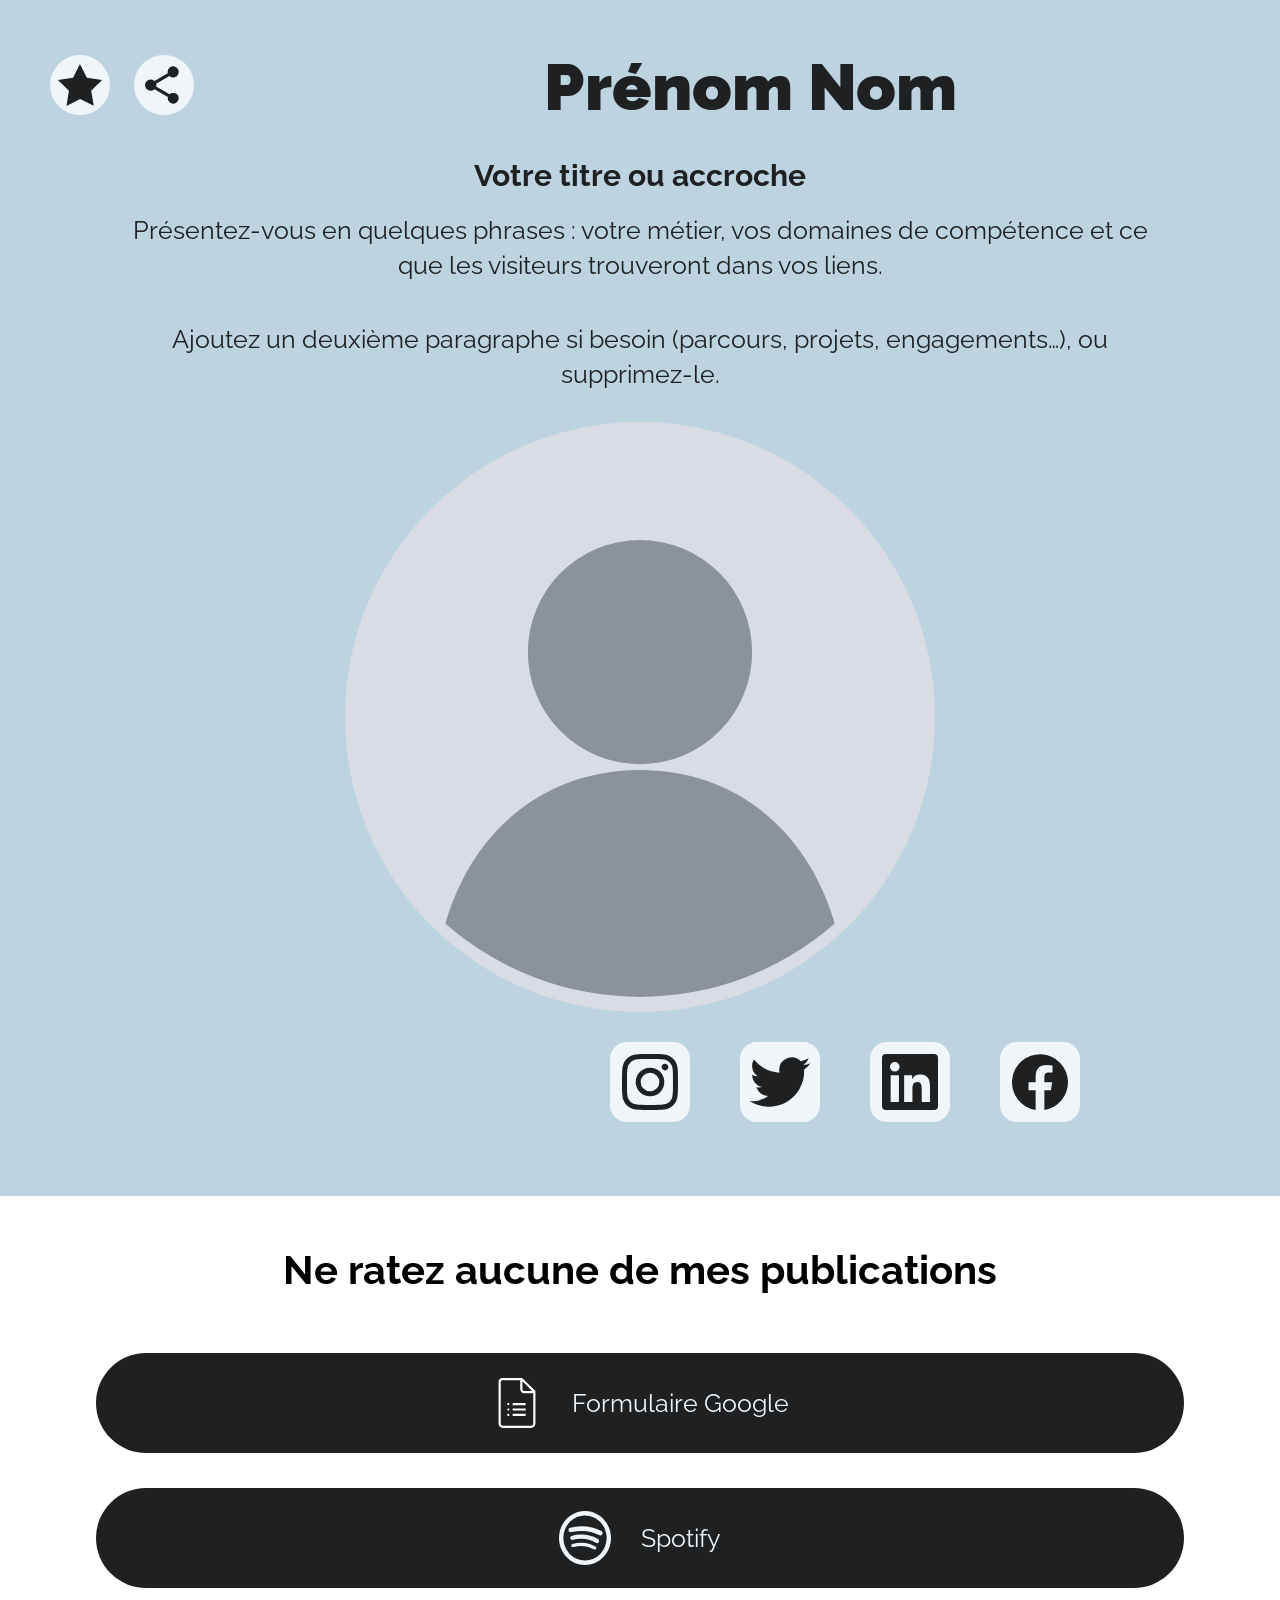
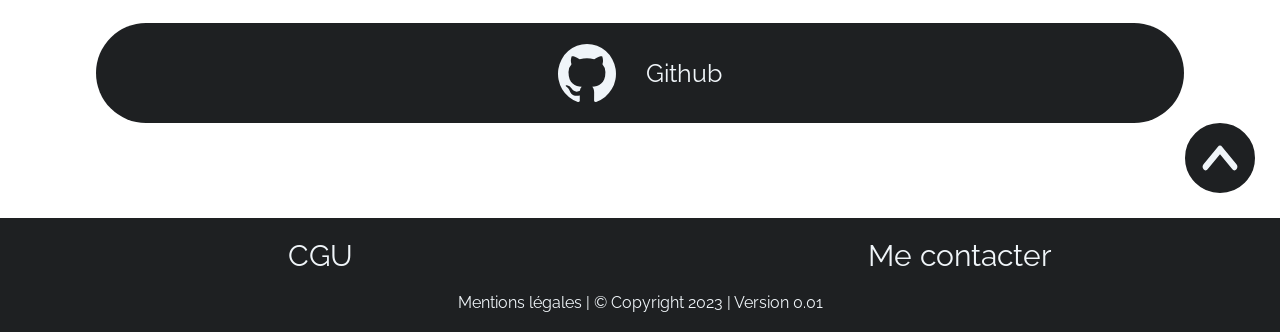
==== commit a3fa1ae2: "Merge pull request #1 from CodeExp/ccr-a842ce8f-35yuaw Add complete Linktree template with HTML, CSS" ====
--- a/index.html
+++ b/index.html
@@ -10,96 +10,67 @@
     <link rel="shortcut icon" type="image/svg+xml" href="images/photo-profil.svg">
     <!-- Lien CSS -->
     <link rel="stylesheet" href="style.css">
-    <!-- AccessConfig : paramètres d'affichage pour les visiteurs (après style.css pour pouvoir le surcharger) -->
-    <link rel="stylesheet" href="accessconfig/css/accessconfig.min.css">
-    <script src="accessconfig/js/accessconfig.min.js"></script>
 
     <link href="https://fonts.googleapis.com/css2?family=Raleway:ital,wght@0,100;0,200;0,300;0,400;0,500;0,600;0,700;0,800;0,900;1,100;1,200;1,300;1,400;1,500;1,600;1,700;1,800;1,900&display=swap" rel="stylesheet">
 </head>
 
 <body>
-    <!-- Liens d'évitement : visibles uniquement quand ils reçoivent le focus -->
-    <nav class="liensEvitement" aria-label="Accès rapide">
-        <ul>
-            <li><a href="#contenu">Aller au contenu</a></li>
-            <li><a href="#liens">Aller aux liens</a></li>
-            <li><a href="#contact">Aller au formulaire de contact</a></li>
-        </ul>
-    </nav>
-
-    <!-- Bouton AccessConfig : contrastes, police adaptée à la dyslexie, interlignage… -->
-    <div class="barreAccessibilite">
-        <div id="accessconfig" data-accessconfig-buttonname="Paramètres d’accessibilité" data-accessconfig-params='{ "Prefix" : "a42-ac", "ContainerClass" : "","ModalCloseButton" : "","ModalTitle" : "","FormFieldset" : "","FormFieldsetLegend" : "","FormRadio" : ""}'></div>
-    </div>
-
     <!-- HEADER -->
     <header>
         <!-- Boutons en haut à droite -->
         <section class="boutonHaut">
 
-            <ul>
-                <!-- Fiche contact à télécharger (à décommenter pour l'afficher)
-                <li>
-                    <a class="contact" href="contact.vcf" download title="Télécharger ma fiche contact">
-                        <img src="images/logo/boutonRond/contact.svg" alt="Télécharger ma fiche contact">
-                    </a>
-                </li>
-                -->
-                <li>
-                    <button type="button" class="favori" onclick="favoris()" aria-label="Ajouter la page aux favoris" title="Ajouter la page aux favoris">
-                        <!-- Icône pour le bouton Favori -->
-                        <img src="images/logo/boutonRond/favori.svg" alt="">
-                    </button>
-                </li>
-                <li>
-                    <button type="button" id="shareButton" class="partager" onclick="ouvrirPartage()" aria-label="Partager la page" aria-haspopup="dialog" title="Partager la page">
-                        <!-- Icône pour le bouton Partager -->
-                        <img src="images/logo/boutonRond/partager.svg" alt="">
-                    </button>
-                </li>
-            </ul>
-            <!-- Adresse de la page à partager et zone technique de copie (non visibles, hors de la navigation clavier) -->
-            <a href="https://votre-pseudo.github.io/votre-depot/" id="lien" hidden></a>
-            <textarea id="zone-texte" tabindex="-1" aria-hidden="true" style="position: absolute; left: -9999px;"></textarea>
+            <!--
+            <a href="contact.vcf">
+                <button class="contact" aria-label="Telecharger la fiche contact" title="Fiche contact pour retrouver mes coordonnées" tabindex="0">
+                    <!-- Icône pour le bouton Contact -- >
+                    <img src="images/logo/boutonRond/contact.svg" alt="Contact">
+                </button>
+            </a>
+            -->
+            <a href='javascript:void(favoris());' rel='shortcut'>
+                <button class="favori" aria-label="Ajouter la page aux favoris" title="Favoriser cette page pour un accès facile ultérieur" tabindex="0">
+                    <!-- Icône pour le bouton Favori -->
+                    <img src="images/logo/boutonRond/favori.svg" alt="Favori">
+                </button>
+            </a>
+
+            <button id="shareButton" class="partager" aria-label="Partager le site" title="copier le lien ou l'envoyer" tabindex="0" onclick="shareOrCopyLink()">
+                <!-- Icône pour le bouton Partager -->
+                <img src="images/logo/boutonRond/partager.svg" alt="Partager">
+                <a href="https://votre-pseudo.github.io/votre-depot/" id="lien"></a>
+                <textarea id="zone-texte" style="position: absolute; left: -9999px;"></textarea>
+            </button>
 
         </section>
 
         <!-- Titre/Nom -->
         <div class="nom">
             <!-- Titre principal -->
-            <h1>Prénom Nom</h1>
+            <h1 title="Mon nom" tabindex="0">Prénom Nom</h1>
         </div>
 
         <!-- Bouton switch darkmode/lightmode -->
         <div class="blocSwitch">
-            <button type="button" class="interrupteurTheme" id="themeSwitch" role="switch" aria-checked="false" aria-label="Mode sombre" title="Activer ou désactiver le mode sombre">
-                <span class="pisteTheme" aria-hidden="true">
-                    <span class="curseurTheme">
-                        <!-- Picto soleil : mode clair -->
-                        <svg class="iconeSoleil" viewBox="0 0 24 24" focusable="false">
-                            <circle cx="12" cy="12" r="4" />
-                            <path d="M12 2v2M12 20v2M4.93 4.93l1.41 1.41M17.66 17.66l1.41 1.41M2 12h2M20 12h2M4.93 19.07l1.41-1.41M17.66 6.34l1.41-1.41" />
-                        </svg>
-                        <!-- Picto lune : mode sombre -->
-                        <svg class="iconeLune" viewBox="0 0 24 24" focusable="false">
-                            <path d="M21 12.79A9 9 0 1 1 11.21 3 7 7 0 0 0 21 12.79z" />
-                        </svg>
-                    </span>
-                </span>
-            </button>
+            <!--
+            <label class="switch">
+                <input type="checkbox" id="themeSwitch" title="Passer du mode clair au mode sombre" aria-label="Passer du mode clair au mode sombre" tabindex="0" />
+                <span></span>
+            </label>
+            -->
         </div>
     </header>
 
     <!-- MAIN CONTENT -->
-    <main id="contenu" tabindex="-1">
+    <main>
         <div class="contenu">
             <!-- Présentation écrite -->
             <div class="presentation">
                 <!-- Titre de la présentation -->
-                <h2>Votre titre ou accroche</h2>
+                <h2 tabindex="0">Votre titre ou accroche</h2>
 
                 <!-- Texte de présentation -->
-                <div class="texte">
+                <div class="texte" tabindex="0">
                     <p>
                         Présentez-vous en quelques phrases : votre métier, vos domaines
                         de compétence et ce que les visiteurs trouveront dans vos liens.
@@ -110,198 +81,145 @@
                         engagements…), ou supprimez-le.
                     </p>
                 </div>
-
-                <!-- Appel à l'action : ouvre le formulaire de contact. Adaptez le texte ou le lien
-                     (ex. inscription à une newsletter) selon l'action que vous attendez des visiteurs. -->
-                <p class="appelAction">
-                    <a class="boutonAction" href="#contact">Me contacter</a>
-                </p>
             </div>
             <!-- Fin de la présentation écrite -->
 
             <!-- Photo de profil -->
             <div class="photoProfil">
-                <img src="images/photo-profil.svg" alt="Photo de profil de Prénom Nom">
+                <img src="images/photo-profil.svg" alt="Photo de profil de Prénom Nom" title="Photo de Prénom Nom" tabindex="0">
             </div>
 
             <!-- Boutons réseaux sociaux -->
-            <ul class="boutonReseaux">
-                <li>
-                    <a class="instagram" href="https://www.instagram.com/votre-compte" target="_blank" rel="noopener" title="Instagram (nouvel onglet)">
-                        <!-- Icône pour le lien Instagram -->
-                        <img src="images/logo/boutonReseau/instagram.svg" alt="Instagram">
-                        <span class="sr-only">(nouvel onglet)</span>
-                    </a>
-                </li>
-                <li>
-                    <a class="twitter" href="https://twitter.com/votre-compte" target="_blank" rel="noopener" title="Twitter (nouvel onglet)">
-                        <!-- Icône pour le lien Twitter -->
-                        <img src="images/logo/boutonReseau/twitter.svg" alt="Twitter">
-                        <span class="sr-only">(nouvel onglet)</span>
-                    </a>
-                </li>
-                <li>
-                    <a class="linkedin" href="https://www.linkedin.com/in/votre-compte" target="_blank" rel="noopener" title="LinkedIn (nouvel onglet)">
-                        <!-- Icône pour le lien LinkedIn -->
-                        <img src="images/logo/boutonReseau/linkedin.svg" alt="LinkedIn">
-                        <span class="sr-only">(nouvel onglet)</span>
-                    </a>
-                </li>
-                <li>
-                    <a class="facebook" href="https://www.facebook.com/votre-compte" target="_blank" rel="noopener" title="Facebook (nouvel onglet)">
-                        <!-- Icône pour le lien Facebook -->
-                        <img src="images/logo/boutonReseau/facebook.svg" alt="Facebook">
-                        <span class="sr-only">(nouvel onglet)</span>
-                    </a>
-                </li>
-            </ul>
+            <div class="boutonReseaux">
+                <a href="https://www.instagram.com/votre-compte" target="_blank">
+                    <button class="instagram" aria-label="Voir mon instagram" title="Lien vers ma page instagram" tabindex="0">
+                        <!-- Icône pour le bouton Instagram -->
+                        <img src="images/logo/boutonReseau/instagram.svg" alt="instagram">
+                    </button>
+                </a>
+                <a href="https://twitter.com/votre-compte" target="_blank">
+                    <button class="twitter" aria-label="Voir mon twitter" title="Lien vers ma page Twitter" tabindex="0">
+                        <!-- Icône pour le bouton Twitter -->
+                        <img src="images/logo/boutonReseau/twitter.svg" alt="twitter">
+                    </button>
+                </a>
+                <a href="https://www.linkedin.com/in/votre-compte" target="_blank">
+                    <button class="linkedin" aria-label="Voir mon linkedin" title="Lien vers ma page linkedin" tabindex="0">
+                        <!-- Icône pour le bouton LinkedIn -->
+                        <img src="images/logo/boutonReseau/linkedin.svg" alt="linkedin">
+                    </button>
+                </a>
+                <a href="https://www.facebook.com/votre-compte" target="_blank">
+                    <button class="facebook" aria-label="Voir mon facebook" title="Lien vers ma page facebook" tabindex="0">
+                        <!-- Icône pour le bouton Facebook -->
+                        <img src="images/logo/boutonReseau/facebook.svg" alt="facebook">
+                    </button>
+                </a>
+            </div>
         </div>
         <!-- FIN de la présentation -->
 
         <div class="textePublication">
             <!-- Titre du bloc -->
-            <h2>Ne ratez aucune de mes publications</h2>
-        </div>
-
-        <!-- Liens classés par catégorie : chaque catégorie est un accordéon <details> -->
-        <!-- Ajoutez « open » sur <details> pour qu'une catégorie soit ouverte au chargement -->
-        <div class="categoriesLiens" id="liens" tabindex="-1">
-
-            <!-- Catégorie : Vidéos & podcasts -->
-            <details class="categorieLiens" open>
-                <summary>Vidéos &amp; podcasts</summary>
-                <ul class="blocBoutonLien">
-                    <!-- Lien vers YouTube (à décommenter pour l'afficher)
-                    <li>
-                        <a class="boutonLien" href="https://www.youtube.com/@votre-chaine" target="_blank" rel="noopener">
-                            <div class="youtube">
-                                <img src="images/logo/logoLien/youtube.svg" alt="">
-                                <p>YouTube</p>
-                                <span class="sr-only">(nouvel onglet)</span>
-                            </div>
-                        </a>
-                    </li>
-                    -->
-                    <!-- Lien vers Spotify -->
-                    <li>
-                        <a class="boutonLien" href="https://open.spotify.com/show/votre-podcast" target="_blank" rel="noopener">
-                            <div class="spotify">
-                                <img src="images/logo/logoLien/spotify.svg" alt="">
-                                <p>Spotify</p>
-                                <span class="sr-only">(nouvel onglet)</span>
-                            </div>
-                        </a>
-                    </li>
-                    <!-- Lien vers Podcast (à décommenter pour l'afficher)
-                    <li>
-                        <a class="boutonLien" href="https://podcasts.apple.com/podcast/votre-podcast" target="_blank" rel="noopener">
-                            <div class="podcast">
-                                <img src="images/logo/logoLien/podcast.svg" alt="">
-                                <p>Podcast</p>
-                                <span class="sr-only">(nouvel onglet)</span>
-                            </div>
-                        </a>
-                    </li>
-                    -->
-                </ul>
-            </details>
-
-            <!-- Catégorie : Projets & écrits -->
-            <details class="categorieLiens">
-                <summary>Projets &amp; écrits</summary>
-                <ul class="blocBoutonLien">
-                    <!-- Lien vers Github -->
-                    <li>
-                        <a class="boutonLien" href="https://github.com/votre-compte" target="_blank" rel="noopener">
-                            <div class="github">
-                                <img src="images/logo/logoLien/github.svg" alt="">
-                                <p>Github</p>
-                                <span class="sr-only">(nouvel onglet)</span>
-                            </div>
-                        </a>
-                    </li>
-                    <!-- Lien vers Substack (à décommenter pour l'afficher)
-                    <li>
-                        <a class="boutonLien" href="https://votre-compte.substack.com/" target="_blank" rel="noopener">
-                            <div class="substack">
-                                <img src="images/logo/logoLien/substack.svg" alt="">
-                                <p>Substack</p>
-                                <span class="sr-only">(nouvel onglet)</span>
-                            </div>
-                        </a>
-                    </li>
-                    -->
-                </ul>
-            </details>
-
-            <!-- Catégorie : Contact & communautés -->
-            <details class="categorieLiens">
-                <summary>Contact &amp; communautés</summary>
-                <ul class="blocBoutonLien">
-                    <!-- Lien vers Formulaire Google -->
-                    <li>
-                        <a class="boutonLien" href="https://forms.gle/votre-formulaire" target="_blank" rel="noopener">
-                            <div class="google-forms">
-                                <img src="images/logo/logoLien/googleforms.svg" alt="">
-                                <p>Formulaire Google</p>
-                                <span class="sr-only">(nouvel onglet)</span>
-                            </div>
-                        </a>
-                    </li>
-                    <!-- Lien vers Clubhouse (à décommenter pour l'afficher)
-                    <li>
-                        <a class="boutonLien" href="https://www.clubhouse.com/@votre-compte" target="_blank" rel="noopener">
-                            <div class="clubhouse">
-                                <img src="images/logo/logoLien/clubhouse.svg" alt="">
-                                <p>Clubhouse</p>
-                                <span class="sr-only">(nouvel onglet)</span>
-                            </div>
-                        </a>
-                    </li>
-                    -->
-                    <!-- Lien vers Uncut Network (à décommenter pour l'afficher)
-                    <li>
-                        <a class="boutonLien" href="https://uncut.network/user/votre-identifiant" target="_blank" rel="noopener">
-                            <div class="uncut">
-                                <img src="images/logo/logoLien/uncut.svg" alt="">
-                                <p>Uncut Network</p>
-                                <span class="sr-only">(nouvel onglet)</span>
-                            </div>
-                        </a>
-                    </li>
-                    -->
-                </ul>
-            </details>
-        </div>
-        <!-- Fin des liens classés par catégorie -->
-
-        <!-- Formulaire de contact dans un accordéon -->
-        <div class="categoriesLiens">
-            <details class="categorieLiens" id="contact">
-                <summary>Me contacter</summary>
-                <form class="formulaireContact" action="https://formspree.io/f/VOTRE_ID_FORMSPREE" method="POST">
-                    <label for="contactNom">Nom</label>
-                    <input id="contactNom" type="text" name="nom" autocomplete="family-name" required>
-
-                    <label for="contactPrenom">Prénom</label>
-                    <input id="contactPrenom" type="text" name="prenom" autocomplete="given-name" required>
-
-                    <label for="contactEmail">Adresse e-mail</label>
-                    <input id="contactEmail" type="email" name="email" autocomplete="email" required>
-
-                    <label for="contactMessage">Message</label>
-                    <textarea id="contactMessage" name="message" rows="5" required></textarea>
-
-                    <p class="message">
-                        Après l'envoi, vous serez redirigé vers une page de confirmation du service Formspree,
-                        qui n'est peut-être pas accessible. Elle vous permettra de revenir sur ce site avec un bouton.
-                    </p>
-
-                    <button type="submit">Envoyer le message</button>
-                </form>
-            </details>
-        </div>
-        <!-- Fin du formulaire de contact -->
+            <h2 tabindex="0">Ne ratez aucune de mes publications</h2>
+        </div>
+
+        <!-- Boutons vers les liens -->
+        <div class="blocBoutonLien">
+
+            <!-- Bouton vers un formulaire Google -->
+            <button class="boutonLien" aria-label="Lien vers le formulaire Google" title="Lien vers le formulaire Google" tabindex="0">
+                <a href="https://forms.gle/votre-formulaire" target="_blank">
+                    <div class="google-forms">
+                        <!-- Icône pour Google Forms -->
+                        <img src="images/logo/logoLien/googleforms.svg" alt="Google Forms">
+                        <p>Formulaire Google</p>
+                    </div>
+                </a>
+            </button>
+
+            <!-- Bouton vers YouTube -- >
+            <button class="boutonLien" aria-label="Lien vers ma page YouTube" title="Lien vers Youtube" tabindex="0">
+                <a href="https://www.youtube.com/@votre-chaine" target="_blank">
+                    <div class="youtube">
+                        <!-- Icône pour YouTube -- >
+                        <img src="images/logo/logoLien/youtube.svg" alt="Youtube">
+                        <p>YouTube</p>
+                    </div>
+                </a>
+            </button>
+            <!---->
+
+            <!-- Bouton vers Spotify -->
+            <button class="boutonLien" aria-label="Lien vers ma page Spotify" title="Lien vers Spotify" tabindex="0">
+                <a href="https://open.spotify.com/show/votre-podcast" target="_blank">
+                    <div class="spotify">
+                        <!-- Icône pour Spotify -->
+                        <img src="images/logo/logoLien/spotify.svg" alt="Spotify">
+                        <p>Spotify</p>
+                    </div>
+                </a>
+            </button>
+
+            <!-- Bouton vers les podcasts -- >
+            <button class="boutonLien" aria-label="Lien vers mes podcasts" title="Lien vers mes podcasts" tabindex="0">
+                <a href="https://podcasts.apple.com/podcast/votre-podcast" target="_blank">
+                    <div class="podcast">
+                        <!-- Icône pour les podcasts -- >
+                        <img src="images/logo/logoLien/podcast.svg" alt="podcast">
+                        <p>Podcast</p>
+                    </div>
+                </a>
+            </button>
+            <!---->
+
+            <!-- Bouton vers Substack -- >
+            <button class="boutonLien" aria-label="Lien vers mon substack" title="Lien vers mon substack" tabindex="0">
+                <a href="https://votre-compte.substack.com/" target="_blank">
+                    <div class="substack">
+                        <!-- Icône pour Substack -- >
+                        <img src="images/logo/logoLien/substack.svg" alt="substack">
+                        <p>Substack</p>
+                    </div>
+                </a>
+            </button>
+            <!---->
+
+            <!-- Bouton vers Clubhouse -- >
+            <button class="boutonLien" aria-label="Lien vers mon clubhouse" title="Lien vers mon clubhouse" tabindex="0">
+                <a href="https://www.clubhouse.com/@votre-compte" target="_blank">
+                    <div class="clubhouse">
+                        <!-- Icône pour Clubhouse -- >
+                        <img src="images/logo/logoLien/clubhouse.svg" alt="clubhouse">
+                        <p>Clubhouse</p>
+                    </div>
+                </a>
+            </button>
+            <!---->
+
+            <!-- Bouton vers GitHub -->
+            <button class="boutonLien" aria-label="Lien vers mon Github" title="Lien vers mon Github" tabindex="0">
+                <a href="https://github.com/votre-compte" target="_blank">
+                    <div class="github">
+                        <!-- Icône pour GitHub -->
+                        <img src="images/logo/logoLien/github.svg" alt="github">
+                        <p>Github</p>
+                    </div>
+                </a>
+            </button>
+
+            <!-- Bouton vers Uncut Network -- >
+            <button class="boutonLien" aria-label="Lien vers mon Uncut" title="Uncut Network" tabindex="0">
+                <a href="https://uncut.network/user/votre-identifiant" target="_blank">
+                    <div class="uncut">
+                        <img src="images/logo/logoLien/uncut.svg" alt="uncut">
+                        <p>Uncut Network</p>
+                    </div>
+                </a>
+            </button>
+            <!---->
+        </div>
+        <!-- Fin des boutons pour les liens -->
 
         <!-- Bouton haut de page -->
         <div class="blocBoutonHautPage">
@@ -316,88 +234,18 @@
         <!-- Fin bouton haut de page -->
     </main>
 
-    <!-- Fenêtre de partage (ouverte par le bouton Partager) -->
-    <dialog class="fenetrePartage" id="fenetrePartage" aria-labelledby="titrePartage">
-        <div class="contenuFenetre">
-            <div class="enteteFenetre">
-                <h2 id="titrePartage">Partager cette page</h2>
-                <button type="button" class="fermerFenetre" onclick="fermerPartage()" aria-label="Fermer la fenêtre de partage" title="Fermer">
-                    <span aria-hidden="true">&times;</span>
-                </button>
-            </div>
-            <ul class="listePartage">
-                <li>
-                    <a id="partageFacebook" href="https://www.facebook.com/sharer/sharer.php" target="_blank" rel="noopener">
-                        <img src="images/logo/boutonReseau/facebook.svg" alt="">
-                        <span>Facebook</span>
-                        <span class="sr-only">(nouvel onglet)</span>
-                    </a>
-                </li>
-                <li>
-                    <a id="partageTwitter" href="https://twitter.com/intent/tweet" target="_blank" rel="noopener">
-                        <img src="images/logo/boutonReseau/twitter.svg" alt="">
-                        <span>X (Twitter)</span>
-                        <span class="sr-only">(nouvel onglet)</span>
-                    </a>
-                </li>
-                <li>
-                    <a id="partageLinkedin" href="https://www.linkedin.com/sharing/share-offsite/" target="_blank" rel="noopener">
-                        <img src="images/logo/boutonReseau/linkedin.svg" alt="">
-                        <span>LinkedIn</span>
-                        <span class="sr-only">(nouvel onglet)</span>
-                    </a>
-                </li>
-                <li>
-                    <a id="partageWhatsapp" href="https://wa.me/" target="_blank" rel="noopener">
-                        <svg class="iconePartage" viewBox="0 0 24 24" aria-hidden="true" focusable="false">
-                            <path d="M12 2a10 10 0 0 0-8.6 15.1L2 22l5-1.3A10 10 0 1 0 12 2zm0 18.2a8.2 8.2 0 0 1-4.2-1.1l-.3-.2-3 .8.8-2.9-.2-.3A8.2 8.2 0 1 1 12 20.2zm4.5-6.1c-.2-.1-1.5-.7-1.7-.8s-.4-.1-.6.1-.7.8-.8 1-.3.2-.5.1a6.7 6.7 0 0 1-3.3-2.9c-.2-.4.2-.4.7-1.3a.5.5 0 0 0 0-.5l-.8-1.8c-.2-.5-.4-.4-.6-.4h-.5a1 1 0 0 0-.7.3 3 3 0 0 0-.9 2.2 5.2 5.2 0 0 0 1.1 2.7 11.8 11.8 0 0 0 4.5 4c1.7.7 2.3.8 3.2.6a2.7 2.7 0 0 0 1.8-1.2 2.2 2.2 0 0 0 .1-1.3c0-.1-.2-.2-.5-.3z" />
-                        </svg>
-                        <span>WhatsApp</span>
-                        <span class="sr-only">(nouvel onglet)</span>
-                    </a>
-                </li>
-                <li>
-                    <a id="partageEmail" href="mailto:">
-                        <svg class="iconePartage" viewBox="0 0 24 24" aria-hidden="true" focusable="false">
-                            <path d="M3 5h18a1 1 0 0 1 1 1v12a1 1 0 0 1-1 1H3a1 1 0 0 1-1-1V6a1 1 0 0 1 1-1zm1 2.4V17h16V7.4l-8 5.3zM5.2 7 12 11.5 18.8 7z" />
-                        </svg>
-                        <span>Par e-mail</span>
-                    </a>
-                </li>
-                <li>
-                    <button type="button" id="boutonCopierLien" onclick="copierLienPartage()">
-                        <svg class="iconePartage" viewBox="0 0 24 24" aria-hidden="true" focusable="false">
-                            <path d="M8 3h11a2 2 0 0 1 2 2v11h-2V5H8zM5 7h10a2 2 0 0 1 2 2v10a2 2 0 0 1-2 2H5a2 2 0 0 1-2-2V9a2 2 0 0 1 2-2zm0 2v10h10V9z" />
-                        </svg>
-                        <span>Copier le lien</span>
-                    </button>
-                </li>
-                <li id="partageNatifItem" hidden>
-                    <button type="button" id="boutonPartageNatif" onclick="partageNatif()">
-                        <svg class="iconePartage" viewBox="0 0 24 24" aria-hidden="true" focusable="false">
-                            <path d="M18 16a3 3 0 0 0-2.4 1.2l-6.7-3.4a3 3 0 0 0 0-1.6l6.7-3.4A3 3 0 1 0 15 7l-6.7 3.4a3 3 0 1 0 0 3.2L15 17a3 3 0 1 0 3-1z" />
-                        </svg>
-                        <span>Autres applications…</span>
-                    </button>
-                </li>
-            </ul>
-            <!-- Message lu par les lecteurs d'écran après la copie du lien -->
-            <p class="messagePartage" id="messagePartage" role="status"></p>
-        </div>
-    </dialog>
-
     <!-- FOOTER -->
     <footer>
         <!-- Liens du footer -->
-        <ul class="listeFooter">
-            <li><a href="CGU.html" title="Conditions générales d'utilisation">CGU</a></li>
-            <!--<li><a href="accessibilite.html">Accessibilité</a></li>-->
-            <li><a href="#contact" title="Ouvrir le formulaire de contact">Me contacter</a></li>
-        </ul>
+        <div class="listeFooter">
+            <a href="CGU.html" aria-label="Conditions générales d'utilisation" title="Conditions générales d'utilisation" tabindex="0">CGU</a>
+            <!--<a href="accessibilite.html" aria-label="En savoir plus sur l'accessibilité" title="En savoir plus sur l'accessibilité" tabindex="0">Accessibilité</a><!---->
+            <a href="contact.html" aria-label="Me contacter" title="Lien vers un formulaire de contact" tabindex="0">Me contacter</a>
+        </div>
 
         <!-- Mention légale -->
         <div class="copyright">
-            <p>
+            <p aria-label="Mention Légales et Droit d'auteur" title="Mentions légales et droit d'auteur" tabindex="0">
                 Mentions légales | &copy; Copyright 2023 | Version 0.01
             </p>
         </div>
--- a/style.css
+++ b/style.css
@@ -1,37 +1,9 @@
-/* ==========================================================
-   Variables de personnalisation
-   Modifiez ces valeurs pour adapter les couleurs et la police
-   du modèle à votre identité visuelle.
-   ========================================================== */
-:root {
-    /* Couleurs principales (texte, boutons, fonds) */
-    --couleur-sombre: #1E2022;
-    --couleur-claire: #F0F5F9;
-
-    /* Fond de l'en-tête et de la présentation (mode clair) */
-    --couleur-fond-entete: #BDD3E0;
-
-    /* Survol des boutons de liens (mode clair) */
-    --couleur-survol-lien: #445D76;
-
-    /* Mode sombre : fond de page et fond de l'en-tête */
-    --couleur-fond-sombre: #24292C;
-    --couleur-entete-sombre: #363C41;
-
-    /* Survol de l'interrupteur clair/sombre */
-    --couleur-survol-interrupteur: #575757;
-    --couleur-survol-interrupteur-sombre: #D0D3D5;
-
-    /* Police du site (pensez à charger la police dans le <head> des pages) */
-    --police: 'Raleway', sans-serif;
-}
-
 /* CSS pour la page */
 * {
     padding: 0;
     margin: 0;
     text-decoration: none;
-    font-family: var(--police);
+    font-family: 'Raleway';
 }
 
 button {
@@ -41,109 +13,6 @@
 
 }
 
-/* Un élément avec l'attribut hidden reste masqué, quelle que soit sa règle display */
-[hidden] {
-    display: none !important;
-}
-
-/* Icônes carrées : garder leur taille pendant le changement d'image au survol
-   (sinon l'icône s'écrase un instant et le clic tombe à côté) */
-.boutonHaut img,
-.boutonReseaux img {
-    aspect-ratio: 1 / 1;
-}
-
-/* Texte lu par les lecteurs d'écran mais masqué à l'écran */
-.sr-only {
-    position: absolute;
-    width: 1px;
-    height: 1px;
-    padding: 0;
-    margin: -1px;
-    overflow: hidden;
-    clip: rect(0, 0, 0, 0);
-    white-space: nowrap;
-    border: 0;
-}
-
-/* Listes utilisées pour regrouper les liens et boutons : sans puces */
-.liensEvitement ul,
-.boutonHaut ul,
-.boutonReseaux,
-.blocBoutonLien,
-.listeFooter {
-    list-style: none;
-}
-
-/* Liens d'évitement : masqués, ils apparaissent en haut de page au focus clavier */
-.liensEvitement a {
-    position: absolute;
-    top: -100px;
-    left: 20px;
-    z-index: 10;
-    padding: 15px 25px;
-    border-radius: 20px;
-    background-color: var(--couleur-sombre);
-    color: var(--couleur-claire);
-    font-size: 20px;
-    font-weight: 700;
-}
-
-.liensEvitement a:focus {
-    top: 10px;
-    outline: 3px solid var(--couleur-claire);
-    outline-offset: -6px;
-}
-
-/* Les cibles des liens d'évitement reçoivent le focus sans contour */
-#contenu:focus,
-#liens:focus {
-    outline: none;
-}
-
-/* Contour de focus visible sur les liens et boutons de la page d'accueil */
-.boutonHaut button:focus-visible,
-.boutonReseaux a:focus-visible,
-.boutonLien:focus-visible,
-.listeFooter a:focus-visible {
-    outline: 3px solid var(--couleur-sombre);
-    outline-offset: 4px;
-}
-
-.listeFooter a:focus-visible {
-    outline-color: var(--couleur-claire);
-}
-
-/* Barre du bouton AccessConfig (en haut de chaque page) */
-.barreAccessibilite {
-    display: flex;
-    justify-content: flex-end;
-    padding: 10px 20px;
-    background-color: var(--couleur-sombre);
-}
-
-#a42-ac-button {
-    min-height: 44px;
-    padding: 8px 20px;
-    border: 2px solid var(--couleur-claire);
-    border-radius: 30px;
-    background-color: var(--couleur-sombre);
-    color: var(--couleur-claire);
-    font-family: var(--police);
-    font-size: 18px;
-    font-weight: 700;
-}
-
-#a42-ac-button:hover {
-    background-color: var(--couleur-claire);
-    color: var(--couleur-sombre);
-}
-
-#a42-ac-button:focus-visible {
-    outline: 3px solid var(--couleur-claire);
-    outline-offset: 3px;
-}
-
 /* CSS pour le header */
 
 header {
@@ -152,7 +21,7 @@
     align-items: center;
     justify-content: space-between;
     width: calc(100% - 40px);
-    background-color: var(--couleur-fond-entete);
+    background-color: #BDD3E0;
 }
 
 /* CSS pour les boutons en haut à droite */
@@ -163,21 +32,10 @@
     padding-left: 20px;
 }
 
-.boutonHaut ul {
-    display: flex;
-    flex-wrap: wrap;
-}
-
 .boutonHaut button {
     margin: 10px;
 }
 
-.boutonHaut a {
-    display: inline-block;
-    margin: 10px;
-}
-
-.boutonHaut a img,
 .boutonHaut button img {
     width: 60px;
     height: auto;
@@ -207,7 +65,7 @@
     font-weight: 900;
     font-size: 80px;
     margin: auto 0;
-    color: var(--couleur-sombre);
+    color: #1E2022;
 }
 
 /* CSS pour le bouton switch */
@@ -219,96 +77,59 @@
     position: relative;
 }
 
-/* Interrupteur clair/sombre : piste + curseur portant un picto soleil ou lune */
-.interrupteurTheme {
+.switch {
+    display: inline-block;
     position: absolute;
-    right: 25px;
-    padding: 0;
-    border-radius: 20px;
-}
-
-.pisteTheme {
-    position: relative;
-    display: block;
     width: 70px;
     height: 40px;
+    cursor: pointer;
+    overflow: hidden;
+    right: 25px;
+}
+
+.switch input {
+    position: absolute;
+    top: -30px;
+    left: -30px;
+    width: 0;
+    height: 0;
+}
+
+.switch input + span {
+    position: absolute;
+    top: 0;
+    bottom: 0;
+    left: 0;
+    right: 0;
+    background: #1E2022;
     border-radius: 20px;
-    background: var(--couleur-sombre);
-}
-
-.interrupteurTheme:hover .pisteTheme {
-    background: var(--couleur-survol-interrupteur);
-}
-
-.curseurTheme {
+}
+
+.switch input + span:hover {
+    background: #575757;
+}
+
+.switch input:checked + span {
+    background: #F0F5F9;
+}
+
+.switch input + span:before {
+    content: "";
+    display: inline-block;
     position: absolute;
     top: 50%;
     left: 4px;
-    display: flex;
-    align-items: center;
-    justify-content: center;
     width: 32px;
     height: 32px;
+    background: #F0F5F9;
     border-radius: 50%;
-    background: var(--couleur-claire);
-    color: var(--couleur-sombre);
     transform: translateY(-50%);
-}
-
-@media (prefers-reduced-motion: no-preference) {
-    .curseurTheme {
-        transition: left .3s, background .3s;
-    }
-}
-
-.curseurTheme svg {
-    width: 20px;
-    height: 20px;
-}
-
-.iconeSoleil {
-    fill: none;
-    stroke: currentColor;
-    stroke-width: 2;
-    stroke-linecap: round;
-}
-
-.iconeLune {
-    display: none;
-    fill: currentColor;
-}
-
-/* Mode sombre activé : curseur à droite, picto lune */
-.interrupteurTheme[aria-checked="true"] .pisteTheme {
-    background: var(--couleur-claire);
-}
-
-.interrupteurTheme[aria-checked="true"]:hover .pisteTheme {
-    background: var(--couleur-survol-interrupteur-sombre);
-}
-
-.interrupteurTheme[aria-checked="true"] .curseurTheme {
+    transition: all .5s;
+}
+
+.switch input:checked + span:before {
     left: 34px;
-    background: var(--couleur-sombre);
-    color: var(--couleur-claire);
-}
-
-.interrupteurTheme[aria-checked="true"] .iconeSoleil {
-    display: none;
-}
-
-.interrupteurTheme[aria-checked="true"] .iconeLune {
-    display: block;
-}
-
-/* Contour de focus visible au clavier */
-.interrupteurTheme:focus-visible {
-    outline: 3px solid var(--couleur-sombre);
-    outline-offset: 4px;
-}
-
-.dark-mode .interrupteurTheme:focus-visible {
-    outline-color: var(--couleur-claire);
+    background: #1E2022;
 }
 
 /* FIN DU CSS HEADER */
@@ -318,7 +139,7 @@
 .contenu {
     display: flex;
     justify-content: space-between;
-    background-color: var(--couleur-fond-entete);
+    background-color: #BDD3E0;
     padding: 0 50px 70px 50px;
 }
 
@@ -333,7 +154,7 @@
 .presentation h2 {
     font-size: 50px;
     font-weight: 700;
-    color: var(--couleur-sombre);
+    color: #1E2022;
 }
 
 .presentation p {
@@ -341,50 +162,9 @@
     font-weight: 400;
     margin-top: 20px;
     line-height: 35px;
-    color: var(--couleur-sombre);
-}
-
-
-/* Appel à l'action sous la présentation */
-.appelAction {
-    margin-top: 35px;
-}
-
-.boutonAction {
-    display: inline-block;
-    padding: 18px 40px;
-    border: 3px solid var(--couleur-sombre);
-    border-radius: 70px;
-    background-color: var(--couleur-sombre);
-    color: var(--couleur-claire);
-    font-size: 24px;
-    font-weight: 700;
-}
-
-.boutonAction:hover {
-    background-color: var(--couleur-claire);
-    color: var(--couleur-sombre);
-}
-
-.boutonAction:focus-visible {
-    outline: 3px solid var(--couleur-sombre);
-    outline-offset: 4px;
-}
-
-.dark-mode .boutonAction {
-    border-color: var(--couleur-claire);
-    background-color: var(--couleur-claire);
-    color: var(--couleur-sombre);
-}
-
-.dark-mode .boutonAction:hover {
-    background-color: var(--couleur-sombre);
-    color: var(--couleur-claire);
-}
-
-.dark-mode .boutonAction:focus-visible {
-    outline-color: var(--couleur-claire);
-}
+    color: #1E2022;
+}
+
 
 /* photo de profil */
 .photoProfil {
@@ -409,14 +189,13 @@
     margin-right: 20px;
 }
 
-.boutonReseaux a {
-    display: block;
+.boutonReseaux button {
     width: 100px;
     height: auto;
     padding-top: 30px;
 }
 
-.boutonReseaux a img {
+.boutonReseaux button img {
     width: 80px;
     height: auto;
 }
@@ -457,78 +236,6 @@
     font-weight: 700;
 }
 
-/* Catégories de liens en accordéons (<details>/<summary>) */
-
-.categoriesLiens {
-    display: flex;
-    flex-direction: column;
-    align-items: center;
-    row-gap: 25px;
-    padding-bottom: 50px;
-}
-
-.categorieLiens {
-    width: 85%;
-}
-
-.categorieLiens summary {
-    display: flex;
-    justify-content: space-between;
-    align-items: center;
-    gap: 20px;
-    min-height: 44px;
-    padding: 15px 30px;
-    border: 3px solid var(--couleur-sombre);
-    border-radius: 70px;
-    font-size: 35px;
-    font-weight: 700;
-    cursor: pointer;
-    list-style: none;
-}
-
-/* Masque le triangle par défaut du navigateur */
-.categorieLiens summary::-webkit-details-marker {
-    display: none;
-}
-
-/* Chevron : pointe vers le bas quand fermé, vers le haut quand ouvert */
-.categorieLiens summary::after {
-    content: "";
-    flex: 0 0 auto;
-    width: 14px;
-    height: 14px;
-    margin-bottom: 8px;
-    border-right: 4px solid currentColor;
-    border-bottom: 4px solid currentColor;
-    transform: rotate(45deg);
-}
-
-.categorieLiens[open] summary::after {
-    margin-bottom: -8px;
-    transform: rotate(-135deg);
-}
-
-@media (prefers-reduced-motion: no-preference) {
-    .categorieLiens summary::after {
-        transition: transform 0.2s ease;
-    }
-}
-
-.categorieLiens summary:hover {
-    background-color: var(--couleur-sombre);
-    color: var(--couleur-claire);
-}
-
-/* Contour de focus bien visible pour la navigation au clavier */
-.categorieLiens summary:focus-visible {
-    outline: 3px solid var(--couleur-sombre);
-    outline-offset: 4px;
-}
-
-.categorieLiens[open] summary {
-    margin-bottom: 35px;
-}
-
 /* CSS des Boutons vers les différents lien */
 
 .blocBoutonLien {
@@ -538,182 +245,27 @@
     row-gap: 35px;
 }
 
-.blocBoutonLien li {
-    display: flex;
-    justify-content: center;
-    width: 100%;
-}
-
 .boutonLien {
-    display: flex;
-    justify-content: center;
-    align-items: center;
     width: 85%;
     height: 100px;
-    background-color: var(--couleur-sombre);
+    background-color: #1E2022;
     border-radius: 70px;
 }
 
-.boutonLien div {
+.boutonLien a div {
     display: flex;
     justify-content: center;
     align-items: center;
     font-size: 35px;
     gap: 30px;
-    color: var(--couleur-claire);
+    color: #F0F5F9;
 }
 
 .boutonLien:hover {
-    background-color: var(--couleur-survol-lien);
+    background-color: #445D76;
 }
 
 /* fin des boutons pour les liens en CSS */
-
-/* Fenêtre de partage */
-.fenetrePartage {
-    width: min(90vw, 520px);
-    margin: auto;
-    padding: 0;
-    border: 3px solid var(--couleur-sombre);
-    border-radius: 30px;
-    background-color: var(--couleur-claire);
-    color: var(--couleur-sombre);
-}
-
-.fenetrePartage::backdrop {
-    background-color: rgba(30, 32, 34, 0.6);
-}
-
-.contenuFenetre {
-    padding: 25px 30px 30px 30px;
-}
-
-.enteteFenetre {
-    display: flex;
-    justify-content: space-between;
-    align-items: center;
-    gap: 20px;
-    margin-bottom: 20px;
-}
-
-.enteteFenetre h2 {
-    font-size: 28px;
-    font-weight: 700;
-}
-
-.fermerFenetre {
-    width: 44px;
-    height: 44px;
-    border-radius: 50%;
-    font-size: 32px;
-    line-height: 1;
-    color: var(--couleur-sombre);
-}
-
-.fermerFenetre:hover {
-    background-color: var(--couleur-sombre);
-    color: var(--couleur-claire);
-}
-
-.listePartage {
-    display: grid;
-    grid-template-columns: repeat(auto-fit, minmax(190px, 1fr));
-    gap: 12px;
-    list-style: none;
-}
-
-.listePartage a,
-.listePartage button {
-    display: flex;
-    align-items: center;
-    gap: 12px;
-    width: 100%;
-    min-height: 56px;
-    padding: 8px 15px;
-    border: 2px solid var(--couleur-sombre);
-    border-radius: 20px;
-    background-color: var(--couleur-claire);
-    color: var(--couleur-sombre);
-    font-size: 18px;
-    font-weight: 600;
-    text-align: left;
-    box-sizing: border-box;
-}
-
-.listePartage a:hover,
-.listePartage button:hover {
-    background-color: var(--couleur-sombre);
-    color: var(--couleur-claire);
-}
-
-.listePartage img,
-.iconePartage {
-    flex: 0 0 auto;
-    width: 32px;
-    height: 32px;
-}
-
-.iconePartage {
-    fill: currentColor;
-}
-
-.messagePartage {
-    margin-top: 15px;
-    font-size: 18px;
-    font-weight: 600;
-    word-break: break-all;
-}
-
-.messagePartage:empty {
-    display: none;
-}
-
-.fermerFenetre:focus-visible,
-.listePartage a:focus-visible,
-.listePartage button:focus-visible {
-    outline: 3px solid var(--couleur-sombre);
-    outline-offset: 3px;
-}
-
-/* Fenêtre de partage en mode sombre */
-.dark-mode .fenetrePartage {
-    border-color: var(--couleur-claire);
-    background-color: var(--couleur-fond-sombre);
-    color: var(--couleur-claire);
-}
-
-.dark-mode .enteteFenetre h2,
-.dark-mode .messagePartage {
-    color: var(--couleur-claire);
-}
-
-.dark-mode .fermerFenetre {
-    color: var(--couleur-claire);
-}
-
-.dark-mode .fermerFenetre:hover {
-    background-color: var(--couleur-claire);
-    color: var(--couleur-sombre);
-}
-
-.dark-mode .listePartage a,
-.dark-mode .listePartage button {
-    border-color: var(--couleur-claire);
-    background-color: var(--couleur-sombre);
-    color: var(--couleur-claire);
-}
-
-.dark-mode .listePartage a:hover,
-.dark-mode .listePartage button:hover {
-    background-color: var(--couleur-claire);
-    color: var(--couleur-sombre);
-}
-
-.dark-mode .fermerFenetre:focus-visible,
-.dark-mode .listePartage a:focus-visible,
-.dark-mode .listePartage button:focus-visible {
-    outline-color: var(--couleur-claire);
-}
 
 /* bouton Haut de page */
 
@@ -726,8 +278,8 @@
 
 /* Couleurs du bouton : fond, flèche et contour (inversées au survol) */
 .boutonHautPage {
-    --fondBoutonHaut: var(--couleur-sombre);
-    --flecheBoutonHaut: var(--couleur-claire);
+    --fondBoutonHaut: #1E2022;
+    --flecheBoutonHaut: #F0F5F9;
     display: block;
     width: 70px;
     height: 70px;
@@ -735,7 +287,7 @@
     border: none;
     border-radius: 50%;
     background: none;
-    color: var(--couleur-sombre);
+    color: #1E2022;
     cursor: pointer;
 }
 
@@ -757,8 +309,8 @@
 
 .boutonHautPage:hover,
 .boutonHautPage:focus-visible {
-    --fondBoutonHaut: var(--couleur-claire);
-    --flecheBoutonHaut: var(--couleur-sombre);
+    --fondBoutonHaut: #F0F5F9;
+    --flecheBoutonHaut: #1E2022;
 }
 
 /* Contour de focus bien visible pour la navigation au clavier */
@@ -770,7 +322,7 @@
 /* Fin bouton haut de page  */
 
 .listeFooter {
-    background-color: var(--couleur-sombre);
+    background-color: #1E2022;
     font-size: 30px;
     font-weight: 400;
     display: flex;
@@ -779,13 +331,10 @@
     padding-top: 20px;
 }
 
-.listeFooter li {
-    width: 200px;
-}
-
 .listeFooter a {
     position: relative;
-    color: var(--couleur-claire);
+    color: #F0F5F9;
+    width: 200px;
     text-decoration: none;
 }
 
@@ -796,7 +345,7 @@
     left: 50%;
     width: 0;
     height: 2px;
-    background-color: var(--couleur-claire);
+    background-color: #F0F5F9;
     transition: width 0.2s ease-in-out;
     transform: translateX(-50%);
 }
@@ -807,8 +356,8 @@
 }
 
 .copyright {
-    background-color: var(--couleur-sombre);
-    color: var(--couleur-claire);
+    background-color: #1E2022;
+    color: #F0F5F9;
     display: flex;
     align-items: center;
     justify-content: center;
@@ -819,70 +368,54 @@
 
 /* CSS pour le darkmode */
 .dark-mode {
-    background-color: var(--couleur-fond-sombre);
-    color: var(--couleur-claire);
+    background-color: #24292C;
+    color: #F0F5F9;
 }
 
 .dark-mode header {
-    background-color: var(--couleur-entete-sombre);
+    background-color: #363C41;
     /* Change header background color */
 }
 
 .dark-mode .contenu {
-    background-color: var(--couleur-entete-sombre);
+    background-color: #363C41;
     /* Change .contenu background color */
 }
 
 .dark-mode h1,
 .dark-mode h2,
 .dark-mode p {
-    color: var(--couleur-claire);
+    color: #F0F5F9;
     /* Change text color */
 }
 
 .dark-mode .boutonLien {
-    border: 2px solid var(--couleur-claire);
-}
-
-.dark-mode .boutonHaut button:focus-visible,
-.dark-mode .boutonReseaux a:focus-visible,
-.dark-mode .boutonLien:focus-visible {
-    outline-color: var(--couleur-claire);
-}
-
-.dark-mode .categorieLiens summary {
-    border-color: var(--couleur-claire);
-}
-
-.dark-mode .categorieLiens summary:hover {
-    background-color: var(--couleur-claire);
-    color: var(--couleur-sombre);
-}
-
-.dark-mode .categorieLiens summary:focus-visible {
-    outline-color: var(--couleur-claire);
+    border: 2px solid #F0F5F9;
 }
 
 .dark-mode .boutonHautPage {
-    --fondBoutonHaut: var(--couleur-claire);
-    --flecheBoutonHaut: var(--couleur-sombre);
-    color: var(--couleur-claire);
+    --fondBoutonHaut: #F0F5F9;
+    --flecheBoutonHaut: #1E2022;
+    color: #F0F5F9;
 }
 
 .dark-mode .boutonHautPage:hover,
 .dark-mode .boutonHautPage:focus-visible {
-    --fondBoutonHaut: var(--couleur-sombre);
-    --flecheBoutonHaut: var(--couleur-claire);
-}
-
+    --fondBoutonHaut: #1E2022;
+    --flecheBoutonHaut: #F0F5F9;
+}
+
+.dark-mode .switch input + span:hover {
+    background: #D0D3D5;
+}
 
 .dark-mode .boutonLien:hover {
-    background-color: var(--couleur-claire);
+    background-color: #F0F5F9;
     border: none;
 }
 
 .dark-mode .boutonLien:hover p {
-    color: var(--couleur-sombre);
+    color: #1E2022;
 }
 
 .dark-mode .boutonLien:hover .google-forms img {
@@ -936,25 +469,12 @@
         width: 50%;
     }
 
-    /* Réseaux sociaux remontés sous la photo, avant la présentation */
-    .photoProfil {
-        order: 1;
-    }
-
     .boutonReseaux {
-        order: 2;
         display: flex;
         flex-direction: row;
-        flex-wrap: wrap;
-        justify-content: center;
-        width: auto;
+        justify-content: space-evenly;
         margin: 0 auto;
         gap: 30px;
-    }
-
-    .presentation {
-        order: 3;
-        padding-top: 30px;
     }
 
     .presentation {
@@ -979,7 +499,7 @@
         font-size: 40px;
     }
 
-    .boutonLien div {
+    .boutonLien a div {
         font-size: 25px;
     }
 
@@ -1014,61 +534,18 @@
 
 @media (max-width: 600px) {
     .boutonReseaux {
-        gap: 20px;
-    }
-
-    .boutonReseaux a {
         width: 55px;
-        padding-top: 20px;
-    }
-
-    /* En-tête sur deux lignes : boutons et interrupteur, puis le nom */
-    header {
-        flex-wrap: wrap;
-        row-gap: 15px;
-        padding-top: 25px;
-    }
-
-    .boutonHaut {
-        order: 1;
-        width: auto;
-        padding-left: 0;
-    }
-
-    .blocSwitch {
-        order: 2;
-        width: auto;
-        flex: 1;
-        justify-content: flex-end;
-    }
-
-    .nom {
-        order: 3;
-        width: 100%;
-    }
-
-    h1 {
-        font-size: 40px;
-    }
-
-    .boutonHaut ul {
-        flex-wrap: nowrap;
-    }
-
-    .boutonHaut a img,
-    .boutonHaut button img {
-        width: 50px;
-    }
-
-    .photoProfil {
-        width: 60%;
-    }
-
-    .boutonReseaux a img {
+    }
+
+    .boutonReseaux button {
         width: 55px;
     }
 
-    .interrupteurTheme {
+    .boutonReseaux button img {
+        width: 55px;
+    }
+
+    .switch {
         right: 5px;
     }
 
@@ -1091,27 +568,12 @@
         height: 80px;
     }
 
-    .categorieLiens {
-        width: 92%;
-    }
-
-    .categorieLiens summary {
-        padding: 12px 20px;
-        font-size: 22px;
-    }
-
-    .categorieLiens[open] summary {
-        margin-bottom: 25px;
-    }
-
-    .listeFooter li {
+    .listeFooter a {
+        width: 100px;
+        font-size: 18px;
         width: 100%;
     }
 
-    .listeFooter a {
-        font-size: 18px;
-    }
-
 }
 
 /*Fin du CSS de la page d'acceuil*/
@@ -1121,7 +583,7 @@
 /* CSS pour le formulaire de contact */
 
 .formulaire {
-    background-color: var(--couleur-fond-entete);
+    background-color: #BDD3E0;
 }
 
 
@@ -1151,7 +613,7 @@
 
 /*titre de la page formulaire*/
 .titreFormulaire {
-    color: var(--couleur-sombre);
+    color: #1E2022;
     font-size: 50px;
     font-weight: 800;
     margin: 0 auto;
@@ -1168,33 +630,33 @@
 
 /*Zone pour entrer le nom , prenom , email*/
 form input {
-    background-color: var(--couleur-claire);
+    background-color: #F0F5F9;
     width: 70%;
     font-size: 20px;
     padding: 30px 30px;
     border-radius: 20px;
     margin-bottom: 20px;
-    border: solid 2px var(--couleur-sombre);
-    color: var(--couleur-sombre);
+    border: solid 2px #1E2022;
+    color: #1E2022;
     margin: 10px auto;
 }
 
 form input::placeholder {
-    color: var(--couleur-sombre);
+    color: #1E2022;
 }
 
 /*********************************/
 
 /*Zone pour Entrer le message */
 form textarea {
-    background-color: var(--couleur-claire);
+    background-color: #F0F5F9;
     width: 70%;
     font-size: 20px;
     padding: 30px 30px;
     border-radius: 20px;
-    border-color: var(--couleur-sombre);
-    border: solid 2px var(--couleur-sombre);
-    color: var(--couleur-sombre);
+    border-color: #1E2022;
+    border: solid 2px #1E2022;
+    color: #1E2022;
     margin: 10px auto;
 }
 
@@ -1209,7 +671,7 @@
 }
 
 form textarea::placeholder {
-    color: var(--couleur-sombre);
+    color: #1E2022;
 }
 
 /*****************************/
@@ -1218,7 +680,7 @@
 /*bouton envoyer le message*/
 
 form button {
-    background-color: var(--couleur-claire);
+    background-color: #F0F5F9;
     border-radius: 20px;
     font-size: 20px;
     padding: 20px 18px;
@@ -1227,41 +689,17 @@
     margin: auto;
     margin-top: 50px;
     font-weight: 700;
-    border: var(--couleur-sombre) solid 2px;
+    border: #1E2022 solid 2px;
 }
 
 form button:hover {
     opacity: 80%;
     cursor: pointer;
-    background-color: var(--couleur-sombre);
-    color: var(--couleur-claire);
+    background-color: #1E2022;
+    color: #F0F5F9;
 }
 
 /*****************************/
-
-/* Formulaire de contact intégré à la page d'accueil (accordéon) */
-.formulaireContact label {
-    /* même largeur que les champs : 70 % + marges intérieures (2 × 30 px) + bordures */
-    width: calc(70% + 64px);
-    margin: 20px auto 0 auto;
-    font-size: 22px;
-    font-weight: 700;
-}
-
-.formulaireContact input:focus-visible,
-.formulaireContact textarea:focus-visible {
-    outline: 3px solid currentColor;
-    outline-offset: 2px;
-}
-
-.formulaireContact .message {
-    width: 70%;
-}
-
-.formulaireContact button:focus-visible {
-    outline: 3px solid currentColor;
-    outline-offset: 4px;
-}
 
 /* CSS pour le message d'avertissement */
 
@@ -1271,7 +709,7 @@
     font-weight: 400;
     width: 60%;
     margin: 30px auto;
-    color: var(--couleur-sombre);
+    color: #1E2022;
     padding-bottom: 10px;
     border-radius: 20px;
 }
@@ -1279,44 +717,44 @@
 /* CSS pour le darkmode du formulaire */
 
 .dark-mode .formulaire {
-    background-color: var(--couleur-entete-sombre);
+    background-color: #363C41;
 }
 
 
 
 .dark-mode .message {
-    color: var(--couleur-claire);
+    color: #F0F5F9;
 }
 
 .dark-mode form input {
-    background-color: var(--couleur-sombre);
-    border: solid 2px var(--couleur-claire);
-    color: var(--couleur-claire);
+    background-color: #1E2022;
+    border: solid 2px #F0F5F9;
+    color: #F0F5F9;
 }
 
 .dark-mode form textarea {
-    background-color: var(--couleur-sombre);
-    border: solid 2px var(--couleur-claire);
-    color: var(--couleur-claire);
+    background-color: #1E2022;
+    border: solid 2px #F0F5F9;
+    color: #F0F5F9;
 }
 
 .dark-mode form input::placeholder {
-    color: var(--couleur-claire);
+    color: #F0F5F9;
 }
 
 .dark-mode form textarea::placeholder {
-    color: var(--couleur-claire);
+    color: #F0F5F9;
 }
 
 .dark-mode form button {
-    background-color: var(--couleur-sombre);
-    border: var(--couleur-claire) solid 2px;
-    color: var(--couleur-claire);
+    background-color: #1E2022;
+    border: #F0F5F9 solid 2px;
+    color: #F0F5F9;
 }
 
 .dark-mode form button:hover {
-    background-color: var(--couleur-claire);
-    color: var(--couleur-sombre);
+    background-color: #F0F5F9;
+    color: #1E2022;
 
 }
 
@@ -1368,10 +806,10 @@
 }
 
 .cgu{
-    background-color: var(--couleur-fond-entete);
+    background-color: #BDD3E0;
 }
 .titreCGU{
-    color: var(--couleur-sombre);
+    color: #1E2022;
     margin: 0 auto;
     font-size: 60px;
 }
@@ -1380,22 +818,22 @@
     align-items: center;
     text-align: center;
     padding: 10px 0px;
-    color: var(--couleur-sombre);
+    color: #1E2022;
     width: 80%;
     margin: 0 auto;
 }
 
 .mainCGU h3{
-    color: var(--couleur-sombre);
+    color: #1E2022;
 }
 
 /* CSS pour le darkmode */
 
 .dark-mode .cgu{
-    background-color: var(--couleur-entete-sombre);
-    color: var(--couleur-claire);
+    background-color: #363C41;
+    color: #F0F5F9;
 }
 
 .dark-mode .mainCGU h3{
-    color: var(--couleur-claire);
-}
+    color: #F0F5F9;
+}
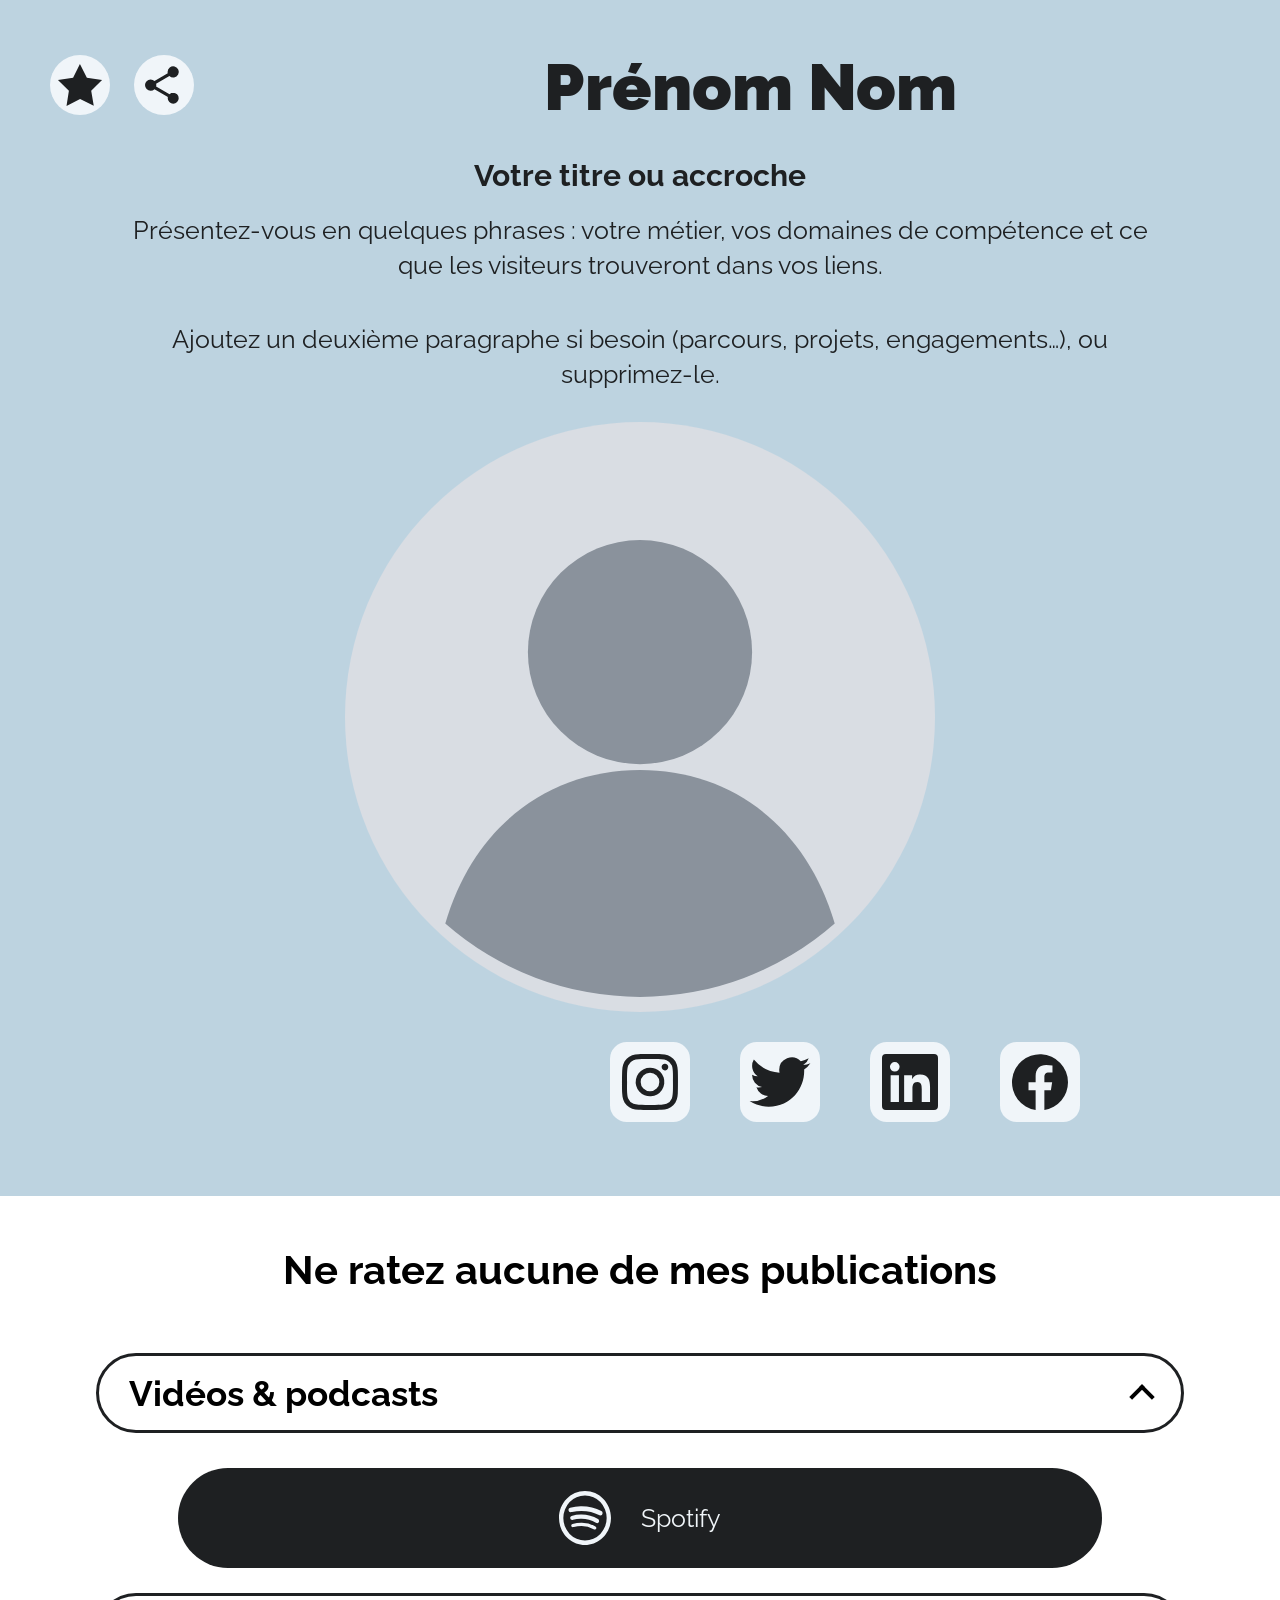
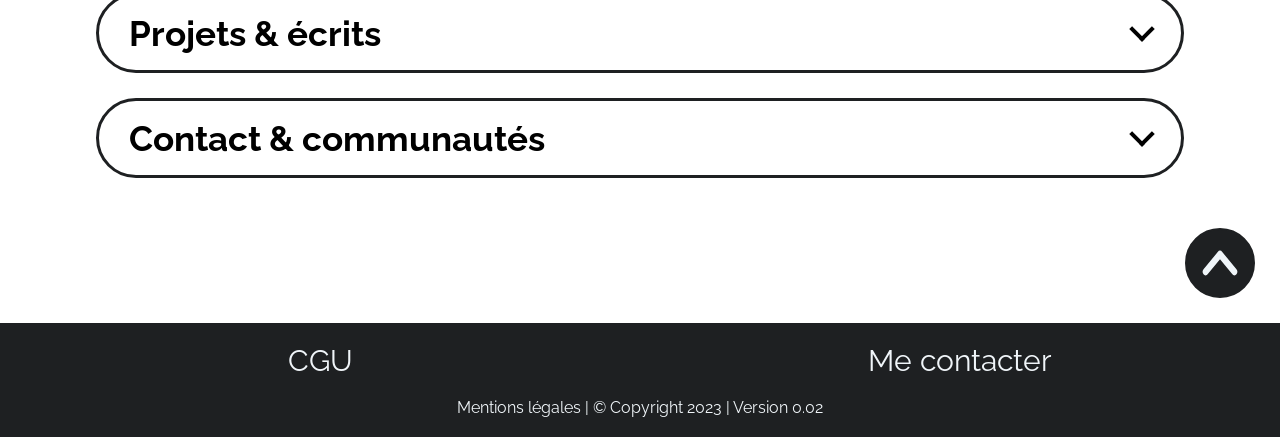
==== commit 2ed4449b: "Merge pull request #2 from CodeExp/version-0.02-accordeons Version 0.02 : liens classés par catégori" ====
--- a/index.html
+++ b/index.html
@@ -124,102 +124,127 @@
             <h2 tabindex="0">Ne ratez aucune de mes publications</h2>
         </div>
 
-        <!-- Boutons vers les liens -->
-        <div class="blocBoutonLien">
-
-            <!-- Bouton vers un formulaire Google -->
-            <button class="boutonLien" aria-label="Lien vers le formulaire Google" title="Lien vers le formulaire Google" tabindex="0">
-                <a href="https://forms.gle/votre-formulaire" target="_blank">
-                    <div class="google-forms">
-                        <!-- Icône pour Google Forms -->
-                        <img src="images/logo/logoLien/googleforms.svg" alt="Google Forms">
-                        <p>Formulaire Google</p>
-                    </div>
-                </a>
-            </button>
-
-            <!-- Bouton vers YouTube -- >
-            <button class="boutonLien" aria-label="Lien vers ma page YouTube" title="Lien vers Youtube" tabindex="0">
-                <a href="https://www.youtube.com/@votre-chaine" target="_blank">
-                    <div class="youtube">
-                        <!-- Icône pour YouTube -- >
-                        <img src="images/logo/logoLien/youtube.svg" alt="Youtube">
-                        <p>YouTube</p>
-                    </div>
-                </a>
-            </button>
-            <!---->
-
-            <!-- Bouton vers Spotify -->
-            <button class="boutonLien" aria-label="Lien vers ma page Spotify" title="Lien vers Spotify" tabindex="0">
-                <a href="https://open.spotify.com/show/votre-podcast" target="_blank">
-                    <div class="spotify">
-                        <!-- Icône pour Spotify -->
-                        <img src="images/logo/logoLien/spotify.svg" alt="Spotify">
-                        <p>Spotify</p>
-                    </div>
-                </a>
-            </button>
-
-            <!-- Bouton vers les podcasts -- >
-            <button class="boutonLien" aria-label="Lien vers mes podcasts" title="Lien vers mes podcasts" tabindex="0">
-                <a href="https://podcasts.apple.com/podcast/votre-podcast" target="_blank">
-                    <div class="podcast">
-                        <!-- Icône pour les podcasts -- >
-                        <img src="images/logo/logoLien/podcast.svg" alt="podcast">
-                        <p>Podcast</p>
-                    </div>
-                </a>
-            </button>
-            <!---->
-
-            <!-- Bouton vers Substack -- >
-            <button class="boutonLien" aria-label="Lien vers mon substack" title="Lien vers mon substack" tabindex="0">
-                <a href="https://votre-compte.substack.com/" target="_blank">
-                    <div class="substack">
-                        <!-- Icône pour Substack -- >
-                        <img src="images/logo/logoLien/substack.svg" alt="substack">
-                        <p>Substack</p>
-                    </div>
-                </a>
-            </button>
-            <!---->
-
-            <!-- Bouton vers Clubhouse -- >
-            <button class="boutonLien" aria-label="Lien vers mon clubhouse" title="Lien vers mon clubhouse" tabindex="0">
-                <a href="https://www.clubhouse.com/@votre-compte" target="_blank">
-                    <div class="clubhouse">
-                        <!-- Icône pour Clubhouse -- >
-                        <img src="images/logo/logoLien/clubhouse.svg" alt="clubhouse">
-                        <p>Clubhouse</p>
-                    </div>
-                </a>
-            </button>
-            <!---->
-
-            <!-- Bouton vers GitHub -->
-            <button class="boutonLien" aria-label="Lien vers mon Github" title="Lien vers mon Github" tabindex="0">
-                <a href="https://github.com/votre-compte" target="_blank">
-                    <div class="github">
-                        <!-- Icône pour GitHub -->
-                        <img src="images/logo/logoLien/github.svg" alt="github">
-                        <p>Github</p>
-                    </div>
-                </a>
-            </button>
-
-            <!-- Bouton vers Uncut Network -- >
-            <button class="boutonLien" aria-label="Lien vers mon Uncut" title="Uncut Network" tabindex="0">
-                <a href="https://uncut.network/user/votre-identifiant" target="_blank">
-                    <div class="uncut">
-                        <img src="images/logo/logoLien/uncut.svg" alt="uncut">
-                        <p>Uncut Network</p>
-                    </div>
-                </a>
-            </button>
-            <!---->
-        </div>
-        <!-- Fin des boutons pour les liens -->
+        <!-- Liens classés par catégorie : chaque catégorie est un accordéon <details> -->
+        <!-- Ajoutez « open » sur <details> pour qu'une catégorie soit ouverte au chargement -->
+        <div class="categoriesLiens">
+
+            <!-- Catégorie : Vidéos & podcasts -->
+            <details class="categorieLiens" open>
+                <summary>Vidéos &amp; podcasts</summary>
+                <div class="blocBoutonLien">
+
+                    <!-- Bouton vers YouTube -- >
+                    <button class="boutonLien" aria-label="Lien vers ma page YouTube" title="Lien vers Youtube" tabindex="0">
+                        <a href="https://www.youtube.com/@votre-chaine" target="_blank">
+                            <div class="youtube">
+                                <!-- Icône pour YouTube -- >
+                                <img src="images/logo/logoLien/youtube.svg" alt="Youtube">
+                                <p>YouTube</p>
+                            </div>
+                        </a>
+                    </button>
+                    <!---->
+
+                    <!-- Bouton vers Spotify -->
+                    <button class="boutonLien" aria-label="Lien vers ma page Spotify" title="Lien vers Spotify" tabindex="0">
+                        <a href="https://open.spotify.com/show/votre-podcast" target="_blank">
+                            <div class="spotify">
+                                <!-- Icône pour Spotify -->
+                                <img src="images/logo/logoLien/spotify.svg" alt="Spotify">
+                                <p>Spotify</p>
+                            </div>
+                        </a>
+                    </button>
+
+                    <!-- Bouton vers les podcasts -- >
+                    <button class="boutonLien" aria-label="Lien vers mes podcasts" title="Lien vers mes podcasts" tabindex="0">
+                        <a href="https://podcasts.apple.com/podcast/votre-podcast" target="_blank">
+                            <div class="podcast">
+                                <!-- Icône pour les podcasts -- >
+                                <img src="images/logo/logoLien/podcast.svg" alt="podcast">
+                                <p>Podcast</p>
+                            </div>
+                        </a>
+                    </button>
+                    <!---->
+
+                </div>
+            </details>
+
+            <!-- Catégorie : Projets & écrits -->
+            <details class="categorieLiens">
+                <summary>Projets &amp; écrits</summary>
+                <div class="blocBoutonLien">
+
+                    <!-- Bouton vers GitHub -->
+                    <button class="boutonLien" aria-label="Lien vers mon Github" title="Lien vers mon Github" tabindex="0">
+                        <a href="https://github.com/votre-compte" target="_blank">
+                            <div class="github">
+                                <!-- Icône pour GitHub -->
+                                <img src="images/logo/logoLien/github.svg" alt="github">
+                                <p>Github</p>
+                            </div>
+                        </a>
+                    </button>
+
+                    <!-- Bouton vers Substack -- >
+                    <button class="boutonLien" aria-label="Lien vers mon substack" title="Lien vers mon substack" tabindex="0">
+                        <a href="https://votre-compte.substack.com/" target="_blank">
+                            <div class="substack">
+                                <!-- Icône pour Substack -- >
+                                <img src="images/logo/logoLien/substack.svg" alt="substack">
+                                <p>Substack</p>
+                            </div>
+                        </a>
+                    </button>
+                    <!---->
+
+                </div>
+            </details>
+
+            <!-- Catégorie : Contact & communautés -->
+            <details class="categorieLiens">
+                <summary>Contact &amp; communautés</summary>
+                <div class="blocBoutonLien">
+
+                    <!-- Bouton vers un formulaire Google -->
+                    <button class="boutonLien" aria-label="Lien vers le formulaire Google" title="Lien vers le formulaire Google" tabindex="0">
+                        <a href="https://forms.gle/votre-formulaire" target="_blank">
+                            <div class="google-forms">
+                                <!-- Icône pour Google Forms -->
+                                <img src="images/logo/logoLien/googleforms.svg" alt="Google Forms">
+                                <p>Formulaire Google</p>
+                            </div>
+                        </a>
+                    </button>
+
+                    <!-- Bouton vers Clubhouse -- >
+                    <button class="boutonLien" aria-label="Lien vers mon clubhouse" title="Lien vers mon clubhouse" tabindex="0">
+                        <a href="https://www.clubhouse.com/@votre-compte" target="_blank">
+                            <div class="clubhouse">
+                                <!-- Icône pour Clubhouse -- >
+                                <img src="images/logo/logoLien/clubhouse.svg" alt="clubhouse">
+                                <p>Clubhouse</p>
+                            </div>
+                        </a>
+                    </button>
+                    <!---->
+
+                    <!-- Bouton vers Uncut Network -- >
+                    <button class="boutonLien" aria-label="Lien vers mon Uncut" title="Uncut Network" tabindex="0">
+                        <a href="https://uncut.network/user/votre-identifiant" target="_blank">
+                            <div class="uncut">
+                                <img src="images/logo/logoLien/uncut.svg" alt="uncut">
+                                <p>Uncut Network</p>
+                            </div>
+                        </a>
+                    </button>
+                    <!---->
+
+                </div>
+            </details>
+        </div>
+        <!-- Fin des liens classés par catégorie -->
 
         <!-- Bouton haut de page -->
         <div class="blocBoutonHautPage">
@@ -246,7 +271,7 @@
         <!-- Mention légale -->
         <div class="copyright">
             <p aria-label="Mention Légales et Droit d'auteur" title="Mentions légales et droit d'auteur" tabindex="0">
-                Mentions légales | &copy; Copyright 2023 | Version 0.01
+                Mentions légales | &copy; Copyright 2023 | Version 0.02
             </p>
         </div>
     </footer>
--- a/style.css
+++ b/style.css
@@ -236,6 +236,78 @@
     font-weight: 700;
 }
 
+/* Catégories de liens en accordéons (<details>/<summary>) */
+
+.categoriesLiens {
+    display: flex;
+    flex-direction: column;
+    align-items: center;
+    row-gap: 25px;
+    padding-bottom: 50px;
+}
+
+.categorieLiens {
+    width: 85%;
+}
+
+.categorieLiens summary {
+    display: flex;
+    justify-content: space-between;
+    align-items: center;
+    gap: 20px;
+    min-height: 44px;
+    padding: 15px 30px;
+    border: 3px solid #1E2022;
+    border-radius: 70px;
+    font-size: 35px;
+    font-weight: 700;
+    cursor: pointer;
+    list-style: none;
+}
+
+/* Masque le triangle par défaut du navigateur */
+.categorieLiens summary::-webkit-details-marker {
+    display: none;
+}
+
+/* Chevron : pointe vers le bas quand fermé, vers le haut quand ouvert */
+.categorieLiens summary::after {
+    content: "";
+    flex: 0 0 auto;
+    width: 14px;
+    height: 14px;
+    margin-bottom: 8px;
+    border-right: 4px solid currentColor;
+    border-bottom: 4px solid currentColor;
+    transform: rotate(45deg);
+}
+
+.categorieLiens[open] summary::after {
+    margin-bottom: -8px;
+    transform: rotate(-135deg);
+}
+
+@media (prefers-reduced-motion: no-preference) {
+    .categorieLiens summary::after {
+        transition: transform 0.2s ease;
+    }
+}
+
+.categorieLiens summary:hover {
+    background-color: #1E2022;
+    color: #F0F5F9;
+}
+
+/* Contour de focus bien visible pour la navigation au clavier */
+.categorieLiens summary:focus-visible {
+    outline: 3px solid #1E2022;
+    outline-offset: 4px;
+}
+
+.categorieLiens[open] summary {
+    margin-bottom: 35px;
+}
+
 /* CSS des Boutons vers les différents lien */
 
 .blocBoutonLien {
@@ -393,6 +465,19 @@
     border: 2px solid #F0F5F9;
 }
 
+.dark-mode .categorieLiens summary {
+    border-color: #F0F5F9;
+}
+
+.dark-mode .categorieLiens summary:hover {
+    background-color: #F0F5F9;
+    color: #1E2022;
+}
+
+.dark-mode .categorieLiens summary:focus-visible {
+    outline-color: #F0F5F9;
+}
+
 .dark-mode .boutonHautPage {
     --fondBoutonHaut: #F0F5F9;
     --flecheBoutonHaut: #1E2022;
@@ -566,6 +651,19 @@
     .boutonLien {
         width: 80%;
         height: 80px;
+    }
+
+    .categorieLiens {
+        width: 92%;
+    }
+
+    .categorieLiens summary {
+        padding: 12px 20px;
+        font-size: 22px;
+    }
+
+    .categorieLiens[open] summary {
+        margin-bottom: 25px;
     }
 
     .listeFooter a {
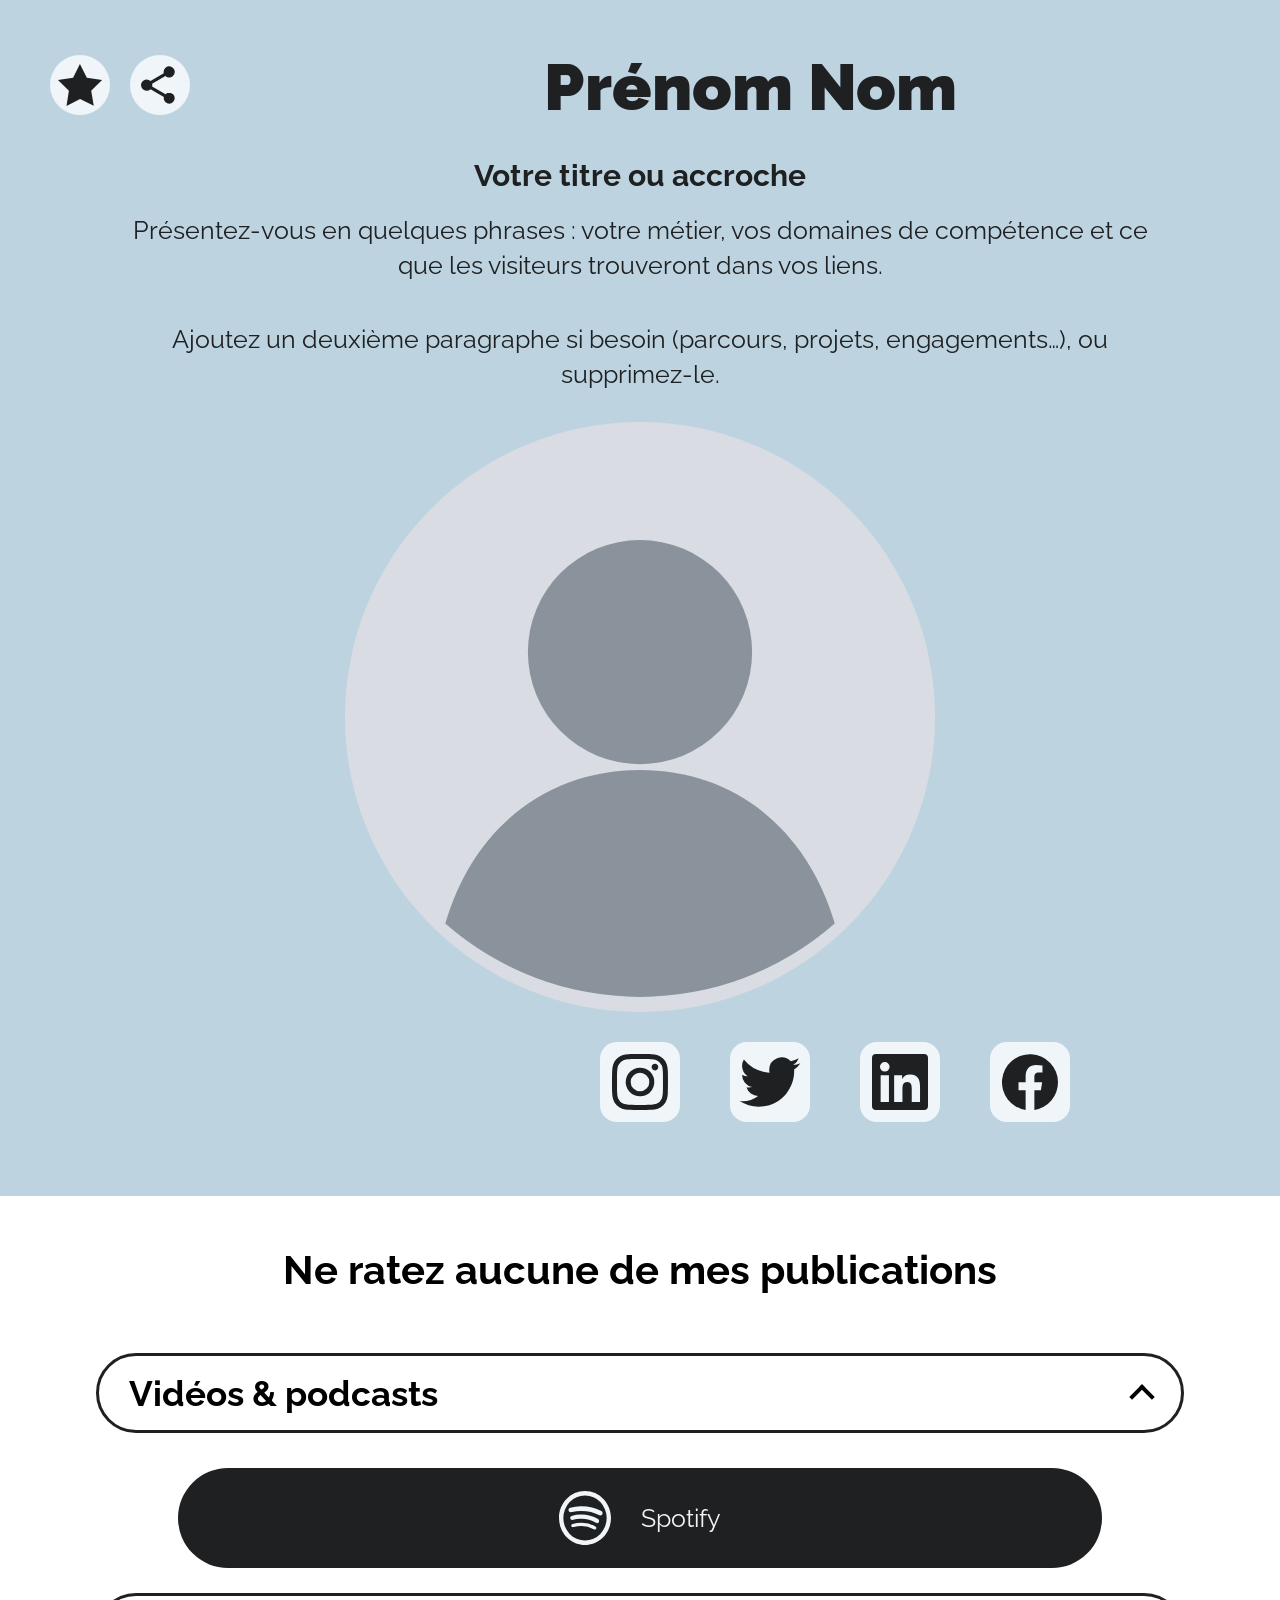
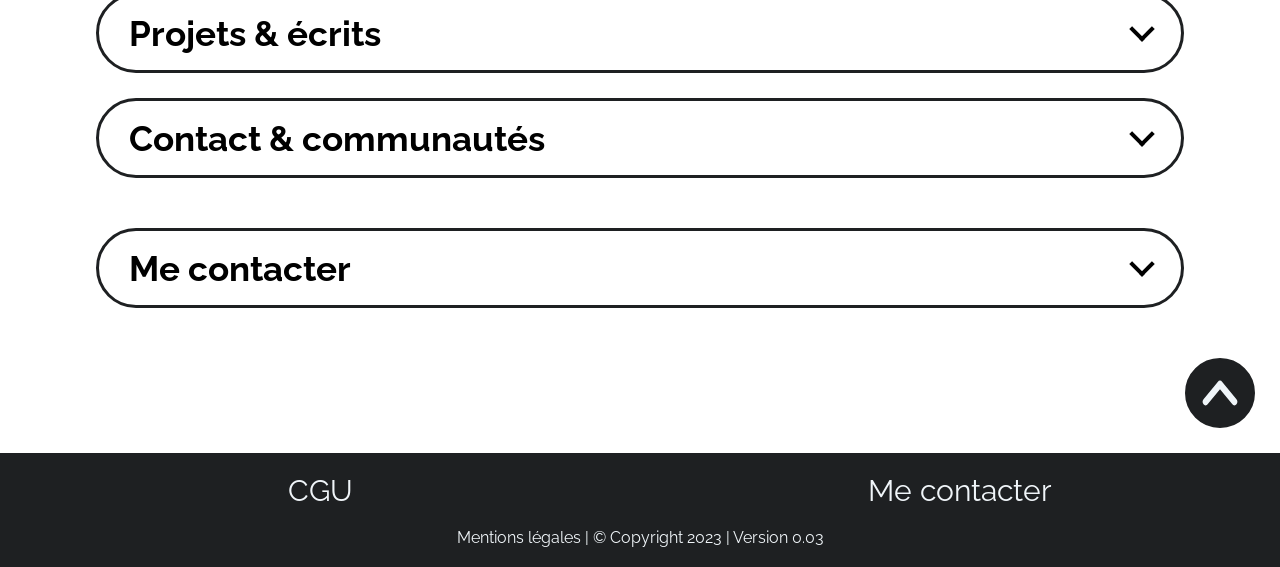
==== commit 4637ede9: "Merge pull request #3 from CodeExp/version-0.03-accessibilite-liens Version 0.03 : accessibilité des" ====
--- a/index.html
+++ b/index.html
@@ -15,6 +15,15 @@
 </head>
 
 <body>
+    <!-- Liens d'évitement : visibles uniquement quand ils reçoivent le focus -->
+    <nav class="liensEvitement" aria-label="Accès rapide">
+        <ul>
+            <li><a href="#contenu">Aller au contenu</a></li>
+            <li><a href="#liens">Aller aux liens</a></li>
+            <li><a href="#contact">Aller au formulaire de contact</a></li>
+        </ul>
+    </nav>
+
     <!-- HEADER -->
     <header>
         <!-- Boutons en haut à droite -->
@@ -28,19 +37,23 @@
                 </button>
             </a>
             -->
-            <a href='javascript:void(favoris());' rel='shortcut'>
-                <button class="favori" aria-label="Ajouter la page aux favoris" title="Favoriser cette page pour un accès facile ultérieur" tabindex="0">
-                    <!-- Icône pour le bouton Favori -->
-                    <img src="images/logo/boutonRond/favori.svg" alt="Favori">
-                </button>
-            </a>
-
-            <button id="shareButton" class="partager" aria-label="Partager le site" title="copier le lien ou l'envoyer" tabindex="0" onclick="shareOrCopyLink()">
-                <!-- Icône pour le bouton Partager -->
-                <img src="images/logo/boutonRond/partager.svg" alt="Partager">
-                <a href="https://votre-pseudo.github.io/votre-depot/" id="lien"></a>
-                <textarea id="zone-texte" style="position: absolute; left: -9999px;"></textarea>
-            </button>
+            <ul>
+                <li>
+                    <button type="button" class="favori" onclick="favoris()" aria-label="Ajouter la page aux favoris" title="Ajouter la page aux favoris">
+                        <!-- Icône pour le bouton Favori -->
+                        <img src="images/logo/boutonRond/favori.svg" alt="">
+                    </button>
+                </li>
+                <li>
+                    <button type="button" id="shareButton" class="partager" onclick="shareOrCopyLink()" aria-label="Partager le site" title="Copier le lien ou l'envoyer">
+                        <!-- Icône pour le bouton Partager -->
+                        <img src="images/logo/boutonRond/partager.svg" alt="">
+                    </button>
+                </li>
+            </ul>
+            <!-- Adresse de la page à partager et zone technique de copie (non visibles, hors de la navigation clavier) -->
+            <a href="https://votre-pseudo.github.io/votre-depot/" id="lien" hidden></a>
+            <textarea id="zone-texte" tabindex="-1" aria-hidden="true" style="position: absolute; left: -9999px;"></textarea>
 
         </section>
 
@@ -62,7 +75,7 @@
     </header>
 
     <!-- MAIN CONTENT -->
-    <main>
+    <main id="contenu" tabindex="-1">
         <div class="contenu">
             <!-- Présentation écrite -->
             <div class="presentation">
@@ -90,32 +103,36 @@
             </div>
 
             <!-- Boutons réseaux sociaux -->
-            <div class="boutonReseaux">
-                <a href="https://www.instagram.com/votre-compte" target="_blank">
-                    <button class="instagram" aria-label="Voir mon instagram" title="Lien vers ma page instagram" tabindex="0">
-                        <!-- Icône pour le bouton Instagram -->
-                        <img src="images/logo/boutonReseau/instagram.svg" alt="instagram">
-                    </button>
-                </a>
-                <a href="https://twitter.com/votre-compte" target="_blank">
-                    <button class="twitter" aria-label="Voir mon twitter" title="Lien vers ma page Twitter" tabindex="0">
-                        <!-- Icône pour le bouton Twitter -->
-                        <img src="images/logo/boutonReseau/twitter.svg" alt="twitter">
-                    </button>
-                </a>
-                <a href="https://www.linkedin.com/in/votre-compte" target="_blank">
-                    <button class="linkedin" aria-label="Voir mon linkedin" title="Lien vers ma page linkedin" tabindex="0">
-                        <!-- Icône pour le bouton LinkedIn -->
-                        <img src="images/logo/boutonReseau/linkedin.svg" alt="linkedin">
-                    </button>
-                </a>
-                <a href="https://www.facebook.com/votre-compte" target="_blank">
-                    <button class="facebook" aria-label="Voir mon facebook" title="Lien vers ma page facebook" tabindex="0">
-                        <!-- Icône pour le bouton Facebook -->
-                        <img src="images/logo/boutonReseau/facebook.svg" alt="facebook">
-                    </button>
-                </a>
-            </div>
+            <ul class="boutonReseaux">
+                <li>
+                    <a class="instagram" href="https://www.instagram.com/votre-compte" target="_blank" rel="noopener" title="Instagram (nouvel onglet)">
+                        <!-- Icône pour le lien Instagram -->
+                        <img src="images/logo/boutonReseau/instagram.svg" alt="Instagram">
+                        <span class="sr-only">(nouvel onglet)</span>
+                    </a>
+                </li>
+                <li>
+                    <a class="twitter" href="https://twitter.com/votre-compte" target="_blank" rel="noopener" title="Twitter (nouvel onglet)">
+                        <!-- Icône pour le lien Twitter -->
+                        <img src="images/logo/boutonReseau/twitter.svg" alt="Twitter">
+                        <span class="sr-only">(nouvel onglet)</span>
+                    </a>
+                </li>
+                <li>
+                    <a class="linkedin" href="https://www.linkedin.com/in/votre-compte" target="_blank" rel="noopener" title="LinkedIn (nouvel onglet)">
+                        <!-- Icône pour le lien LinkedIn -->
+                        <img src="images/logo/boutonReseau/linkedin.svg" alt="LinkedIn">
+                        <span class="sr-only">(nouvel onglet)</span>
+                    </a>
+                </li>
+                <li>
+                    <a class="facebook" href="https://www.facebook.com/votre-compte" target="_blank" rel="noopener" title="Facebook (nouvel onglet)">
+                        <!-- Icône pour le lien Facebook -->
+                        <img src="images/logo/boutonReseau/facebook.svg" alt="Facebook">
+                        <span class="sr-only">(nouvel onglet)</span>
+                    </a>
+                </li>
+            </ul>
         </div>
         <!-- FIN de la présentation -->
 
@@ -126,125 +143,143 @@
 
         <!-- Liens classés par catégorie : chaque catégorie est un accordéon <details> -->
         <!-- Ajoutez « open » sur <details> pour qu'une catégorie soit ouverte au chargement -->
-        <div class="categoriesLiens">
+        <div class="categoriesLiens" id="liens" tabindex="-1">
 
             <!-- Catégorie : Vidéos & podcasts -->
             <details class="categorieLiens" open>
                 <summary>Vidéos &amp; podcasts</summary>
-                <div class="blocBoutonLien">
-
-                    <!-- Bouton vers YouTube -- >
-                    <button class="boutonLien" aria-label="Lien vers ma page YouTube" title="Lien vers Youtube" tabindex="0">
-                        <a href="https://www.youtube.com/@votre-chaine" target="_blank">
+                <ul class="blocBoutonLien">
+                    <!-- Lien vers YouTube (à décommenter pour l'afficher)
+                    <li>
+                        <a class="boutonLien" href="https://www.youtube.com/@votre-chaine" target="_blank" rel="noopener">
                             <div class="youtube">
-                                <!-- Icône pour YouTube -- >
-                                <img src="images/logo/logoLien/youtube.svg" alt="Youtube">
+                                <img src="images/logo/logoLien/youtube.svg" alt="">
                                 <p>YouTube</p>
-                            </div>
-                        </a>
-                    </button>
-                    <!---->
-
-                    <!-- Bouton vers Spotify -->
-                    <button class="boutonLien" aria-label="Lien vers ma page Spotify" title="Lien vers Spotify" tabindex="0">
-                        <a href="https://open.spotify.com/show/votre-podcast" target="_blank">
+                                <span class="sr-only">(nouvel onglet)</span>
+                            </div>
+                        </a>
+                    </li>
+                    -->
+                    <!-- Lien vers Spotify -->
+                    <li>
+                        <a class="boutonLien" href="https://open.spotify.com/show/votre-podcast" target="_blank" rel="noopener">
                             <div class="spotify">
-                                <!-- Icône pour Spotify -->
-                                <img src="images/logo/logoLien/spotify.svg" alt="Spotify">
+                                <img src="images/logo/logoLien/spotify.svg" alt="">
                                 <p>Spotify</p>
-                            </div>
-                        </a>
-                    </button>
-
-                    <!-- Bouton vers les podcasts -- >
-                    <button class="boutonLien" aria-label="Lien vers mes podcasts" title="Lien vers mes podcasts" tabindex="0">
-                        <a href="https://podcasts.apple.com/podcast/votre-podcast" target="_blank">
+                                <span class="sr-only">(nouvel onglet)</span>
+                            </div>
+                        </a>
+                    </li>
+                    <!-- Lien vers Podcast (à décommenter pour l'afficher)
+                    <li>
+                        <a class="boutonLien" href="https://podcasts.apple.com/podcast/votre-podcast" target="_blank" rel="noopener">
                             <div class="podcast">
-                                <!-- Icône pour les podcasts -- >
-                                <img src="images/logo/logoLien/podcast.svg" alt="podcast">
+                                <img src="images/logo/logoLien/podcast.svg" alt="">
                                 <p>Podcast</p>
-                            </div>
-                        </a>
-                    </button>
-                    <!---->
-
-                </div>
+                                <span class="sr-only">(nouvel onglet)</span>
+                            </div>
+                        </a>
+                    </li>
+                    -->
+                </ul>
             </details>
 
             <!-- Catégorie : Projets & écrits -->
             <details class="categorieLiens">
                 <summary>Projets &amp; écrits</summary>
-                <div class="blocBoutonLien">
-
-                    <!-- Bouton vers GitHub -->
-                    <button class="boutonLien" aria-label="Lien vers mon Github" title="Lien vers mon Github" tabindex="0">
-                        <a href="https://github.com/votre-compte" target="_blank">
+                <ul class="blocBoutonLien">
+                    <!-- Lien vers Github -->
+                    <li>
+                        <a class="boutonLien" href="https://github.com/votre-compte" target="_blank" rel="noopener">
                             <div class="github">
-                                <!-- Icône pour GitHub -->
-                                <img src="images/logo/logoLien/github.svg" alt="github">
+                                <img src="images/logo/logoLien/github.svg" alt="">
                                 <p>Github</p>
-                            </div>
-                        </a>
-                    </button>
-
-                    <!-- Bouton vers Substack -- >
-                    <button class="boutonLien" aria-label="Lien vers mon substack" title="Lien vers mon substack" tabindex="0">
-                        <a href="https://votre-compte.substack.com/" target="_blank">
+                                <span class="sr-only">(nouvel onglet)</span>
+                            </div>
+                        </a>
+                    </li>
+                    <!-- Lien vers Substack (à décommenter pour l'afficher)
+                    <li>
+                        <a class="boutonLien" href="https://votre-compte.substack.com/" target="_blank" rel="noopener">
                             <div class="substack">
-                                <!-- Icône pour Substack -- >
-                                <img src="images/logo/logoLien/substack.svg" alt="substack">
+                                <img src="images/logo/logoLien/substack.svg" alt="">
                                 <p>Substack</p>
-                            </div>
-                        </a>
-                    </button>
-                    <!---->
-
-                </div>
+                                <span class="sr-only">(nouvel onglet)</span>
+                            </div>
+                        </a>
+                    </li>
+                    -->
+                </ul>
             </details>
 
             <!-- Catégorie : Contact & communautés -->
             <details class="categorieLiens">
                 <summary>Contact &amp; communautés</summary>
-                <div class="blocBoutonLien">
-
-                    <!-- Bouton vers un formulaire Google -->
-                    <button class="boutonLien" aria-label="Lien vers le formulaire Google" title="Lien vers le formulaire Google" tabindex="0">
-                        <a href="https://forms.gle/votre-formulaire" target="_blank">
+                <ul class="blocBoutonLien">
+                    <!-- Lien vers Formulaire Google -->
+                    <li>
+                        <a class="boutonLien" href="https://forms.gle/votre-formulaire" target="_blank" rel="noopener">
                             <div class="google-forms">
-                                <!-- Icône pour Google Forms -->
-                                <img src="images/logo/logoLien/googleforms.svg" alt="Google Forms">
+                                <img src="images/logo/logoLien/googleforms.svg" alt="">
                                 <p>Formulaire Google</p>
-                            </div>
-                        </a>
-                    </button>
-
-                    <!-- Bouton vers Clubhouse -- >
-                    <button class="boutonLien" aria-label="Lien vers mon clubhouse" title="Lien vers mon clubhouse" tabindex="0">
-                        <a href="https://www.clubhouse.com/@votre-compte" target="_blank">
+                                <span class="sr-only">(nouvel onglet)</span>
+                            </div>
+                        </a>
+                    </li>
+                    <!-- Lien vers Clubhouse (à décommenter pour l'afficher)
+                    <li>
+                        <a class="boutonLien" href="https://www.clubhouse.com/@votre-compte" target="_blank" rel="noopener">
                             <div class="clubhouse">
-                                <!-- Icône pour Clubhouse -- >
-                                <img src="images/logo/logoLien/clubhouse.svg" alt="clubhouse">
+                                <img src="images/logo/logoLien/clubhouse.svg" alt="">
                                 <p>Clubhouse</p>
-                            </div>
-                        </a>
-                    </button>
-                    <!---->
-
-                    <!-- Bouton vers Uncut Network -- >
-                    <button class="boutonLien" aria-label="Lien vers mon Uncut" title="Uncut Network" tabindex="0">
-                        <a href="https://uncut.network/user/votre-identifiant" target="_blank">
+                                <span class="sr-only">(nouvel onglet)</span>
+                            </div>
+                        </a>
+                    </li>
+                    -->
+                    <!-- Lien vers Uncut Network (à décommenter pour l'afficher)
+                    <li>
+                        <a class="boutonLien" href="https://uncut.network/user/votre-identifiant" target="_blank" rel="noopener">
                             <div class="uncut">
-                                <img src="images/logo/logoLien/uncut.svg" alt="uncut">
+                                <img src="images/logo/logoLien/uncut.svg" alt="">
                                 <p>Uncut Network</p>
-                            </div>
-                        </a>
-                    </button>
-                    <!---->
-
-                </div>
+                                <span class="sr-only">(nouvel onglet)</span>
+                            </div>
+                        </a>
+                    </li>
+                    -->
+                </ul>
             </details>
         </div>
         <!-- Fin des liens classés par catégorie -->
+
+        <!-- Formulaire de contact dans un accordéon -->
+        <div class="categoriesLiens">
+            <details class="categorieLiens" id="contact">
+                <summary>Me contacter</summary>
+                <form class="formulaireContact" action="https://formspree.io/f/VOTRE_ID_FORMSPREE" method="POST">
+                    <label for="contactNom">Nom</label>
+                    <input id="contactNom" type="text" name="nom" autocomplete="family-name" required>
+
+                    <label for="contactPrenom">Prénom</label>
+                    <input id="contactPrenom" type="text" name="prenom" autocomplete="given-name" required>
+
+                    <label for="contactEmail">Adresse e-mail</label>
+                    <input id="contactEmail" type="email" name="email" autocomplete="email" required>
+
+                    <label for="contactMessage">Message</label>
+                    <textarea id="contactMessage" name="message" rows="5" required></textarea>
+
+                    <p class="message">
+                        Après l'envoi, vous serez redirigé vers une page de confirmation du service Formspree,
+                        qui n'est peut-être pas accessible. Elle vous permettra de revenir sur ce site avec un bouton.
+                    </p>
+
+                    <button type="submit">Envoyer le message</button>
+                </form>
+            </details>
+        </div>
+        <!-- Fin du formulaire de contact -->
 
         <!-- Bouton haut de page -->
         <div class="blocBoutonHautPage">
@@ -262,16 +297,16 @@
     <!-- FOOTER -->
     <footer>
         <!-- Liens du footer -->
-        <div class="listeFooter">
-            <a href="CGU.html" aria-label="Conditions générales d'utilisation" title="Conditions générales d'utilisation" tabindex="0">CGU</a>
-            <!--<a href="accessibilite.html" aria-label="En savoir plus sur l'accessibilité" title="En savoir plus sur l'accessibilité" tabindex="0">Accessibilité</a><!---->
-            <a href="contact.html" aria-label="Me contacter" title="Lien vers un formulaire de contact" tabindex="0">Me contacter</a>
-        </div>
+        <ul class="listeFooter">
+            <li><a href="CGU.html" aria-label="Conditions générales d'utilisation" title="Conditions générales d'utilisation" tabindex="0">CGU</a></li>
+            <!--<li><a href="accessibilite.html" aria-label="En savoir plus sur l'accessibilité" title="En savoir plus sur l'accessibilité" tabindex="0">Accessibilité</a></li>-->
+            <li><a href="#contact" title="Ouvrir le formulaire de contact">Me contacter</a></li>
+        </ul>
 
         <!-- Mention légale -->
         <div class="copyright">
             <p aria-label="Mention Légales et Droit d'auteur" title="Mentions légales et droit d'auteur" tabindex="0">
-                Mentions légales | &copy; Copyright 2023 | Version 0.02
+                Mentions légales | &copy; Copyright 2023 | Version 0.03
             </p>
         </div>
     </footer>
--- a/style.css
+++ b/style.css
@@ -13,6 +13,67 @@
 
 }
 
+/* Texte lu par les lecteurs d'écran mais masqué à l'écran */
+.sr-only {
+    position: absolute;
+    width: 1px;
+    height: 1px;
+    padding: 0;
+    margin: -1px;
+    overflow: hidden;
+    clip: rect(0, 0, 0, 0);
+    white-space: nowrap;
+    border: 0;
+}
+
+/* Listes utilisées pour regrouper les liens et boutons : sans puces */
+.liensEvitement ul,
+.boutonHaut ul,
+.boutonReseaux,
+.blocBoutonLien,
+.listeFooter {
+    list-style: none;
+}
+
+/* Liens d'évitement : masqués, ils apparaissent en haut de page au focus clavier */
+.liensEvitement a {
+    position: absolute;
+    top: -100px;
+    left: 20px;
+    z-index: 10;
+    padding: 15px 25px;
+    border-radius: 20px;
+    background-color: #1E2022;
+    color: #F0F5F9;
+    font-size: 20px;
+    font-weight: 700;
+}
+
+.liensEvitement a:focus {
+    top: 10px;
+    outline: 3px solid #F0F5F9;
+    outline-offset: -6px;
+}
+
+/* Les cibles des liens d'évitement reçoivent le focus sans contour */
+#contenu:focus,
+#liens:focus {
+    outline: none;
+}
+
+/* Contour de focus visible sur les liens et boutons de la page d'accueil */
+.boutonHaut button:focus-visible,
+.boutonReseaux a:focus-visible,
+.boutonLien:focus-visible,
+.listeFooter a:focus-visible {
+    outline: 3px solid #1E2022;
+    outline-offset: 4px;
+}
+
+.listeFooter a:focus-visible {
+    outline-color: #F0F5F9;
+}
+
 /* CSS pour le header */
 
 header {
@@ -30,6 +91,11 @@
     height: auto;
     left: 0px auto;
     padding-left: 20px;
+}
+
+.boutonHaut ul {
+    display: flex;
+    flex-wrap: wrap;
 }
 
 .boutonHaut button {
@@ -189,13 +255,14 @@
     margin-right: 20px;
 }
 
-.boutonReseaux button {
+.boutonReseaux a {
+    display: block;
     width: 100px;
     height: auto;
     padding-top: 30px;
 }
 
-.boutonReseaux button img {
+.boutonReseaux a img {
     width: 80px;
     height: auto;
 }
@@ -317,14 +384,23 @@
     row-gap: 35px;
 }
 
+.blocBoutonLien li {
+    display: flex;
+    justify-content: center;
+    width: 100%;
+}
+
 .boutonLien {
+    display: flex;
+    justify-content: center;
+    align-items: center;
     width: 85%;
     height: 100px;
     background-color: #1E2022;
     border-radius: 70px;
 }
 
-.boutonLien a div {
+.boutonLien div {
     display: flex;
     justify-content: center;
     align-items: center;
@@ -403,10 +479,13 @@
     padding-top: 20px;
 }
 
+.listeFooter li {
+    width: 200px;
+}
+
 .listeFooter a {
     position: relative;
     color: #F0F5F9;
-    width: 200px;
     text-decoration: none;
 }
 
@@ -465,6 +544,12 @@
     border: 2px solid #F0F5F9;
 }
 
+.dark-mode .boutonHaut button:focus-visible,
+.dark-mode .boutonReseaux a:focus-visible,
+.dark-mode .boutonLien:focus-visible {
+    outline-color: #F0F5F9;
+}
+
 .dark-mode .categorieLiens summary {
     border-color: #F0F5F9;
 }
@@ -584,7 +669,7 @@
         font-size: 40px;
     }
 
-    .boutonLien a div {
+    .boutonLien div {
         font-size: 25px;
     }
 
@@ -622,11 +707,11 @@
         width: 55px;
     }
 
-    .boutonReseaux button {
+    .boutonReseaux a {
         width: 55px;
     }
 
-    .boutonReseaux button img {
+    .boutonReseaux a img {
         width: 55px;
     }
 
@@ -666,10 +751,12 @@
         margin-bottom: 25px;
     }
 
+    .listeFooter li {
+        width: 100%;
+    }
+
     .listeFooter a {
-        width: 100px;
         font-size: 18px;
-        width: 100%;
     }
 
 }
@@ -799,6 +886,30 @@
 
 /*****************************/
 
+/* Formulaire de contact intégré à la page d'accueil (accordéon) */
+.formulaireContact label {
+    /* même largeur que les champs : 70 % + marges intérieures (2 × 30 px) + bordures */
+    width: calc(70% + 64px);
+    margin: 20px auto 0 auto;
+    font-size: 22px;
+    font-weight: 700;
+}
+
+.formulaireContact input:focus-visible,
+.formulaireContact textarea:focus-visible {
+    outline: 3px solid currentColor;
+    outline-offset: 2px;
+}
+
+.formulaireContact .message {
+    width: 70%;
+}
+
+.formulaireContact button:focus-visible {
+    outline: 3px solid currentColor;
+    outline-offset: 4px;
+}
+
 /* CSS pour le message d'avertissement */
 
 .message {
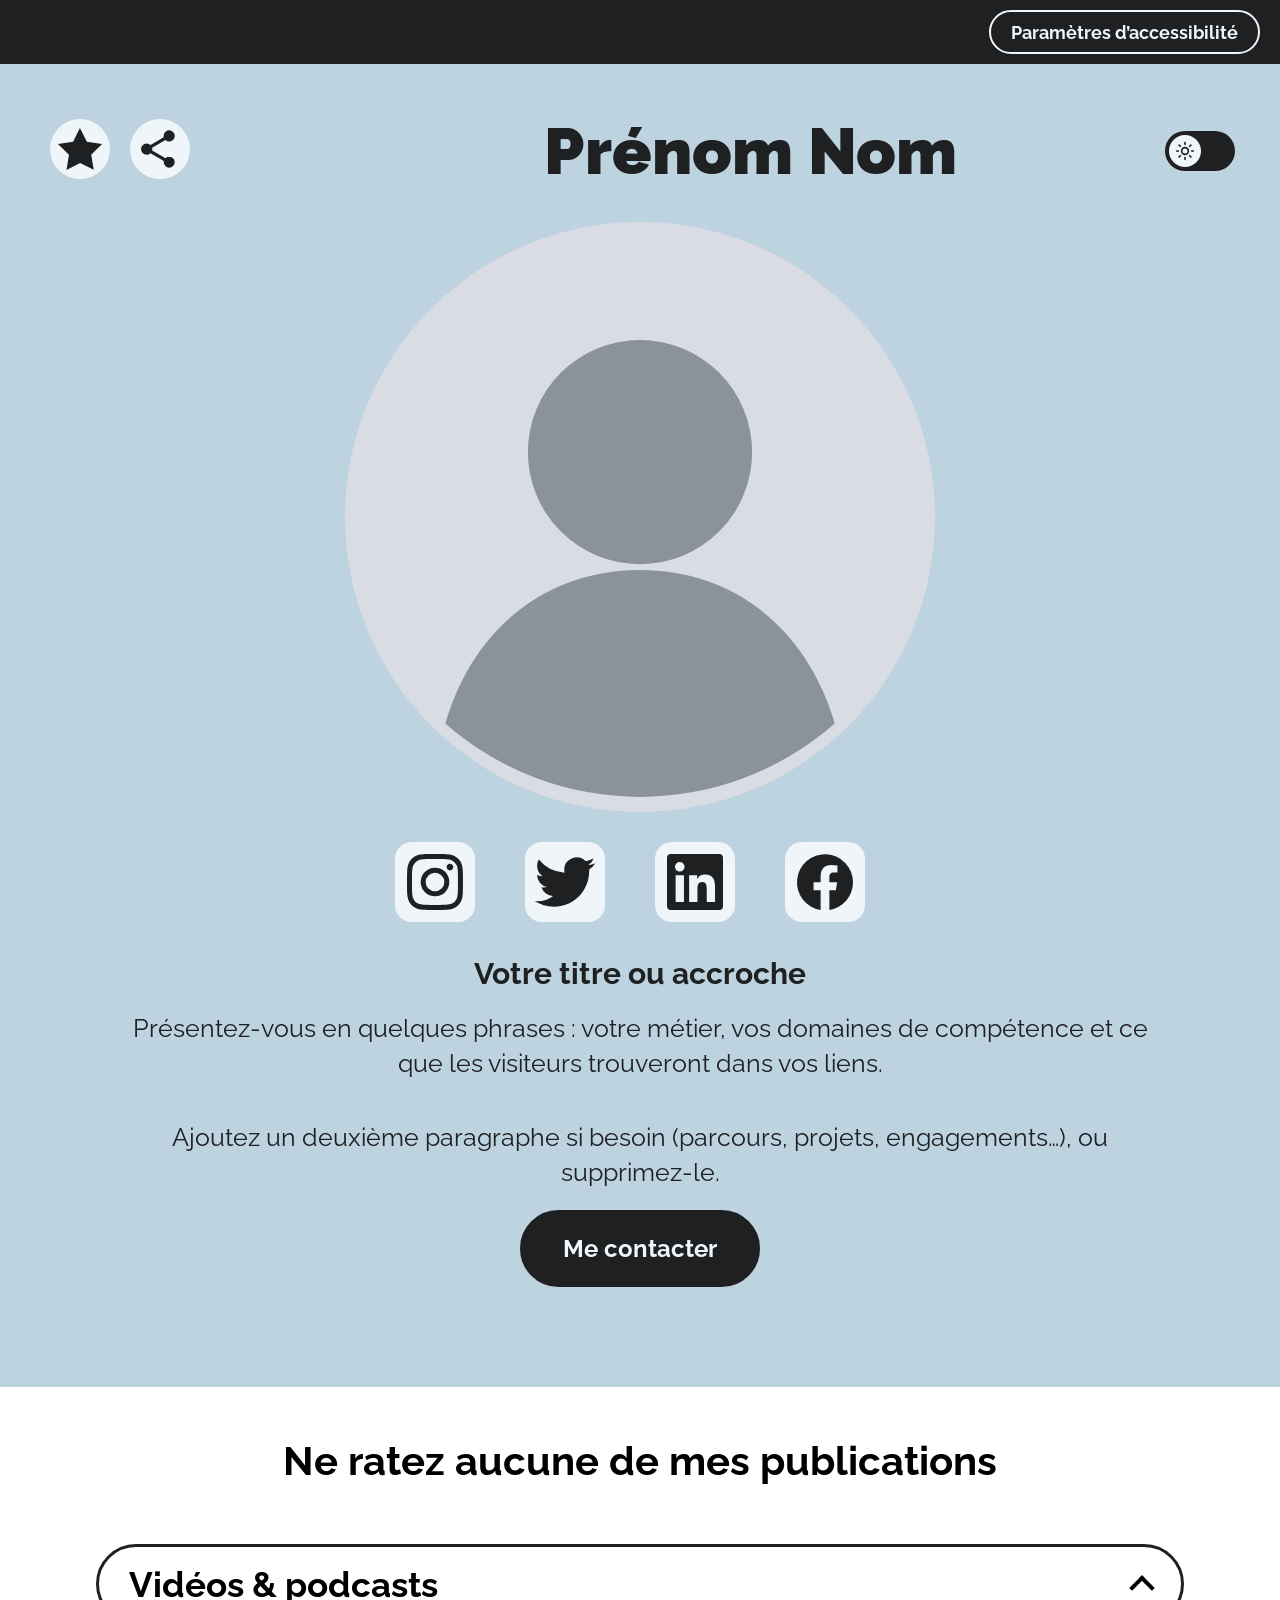
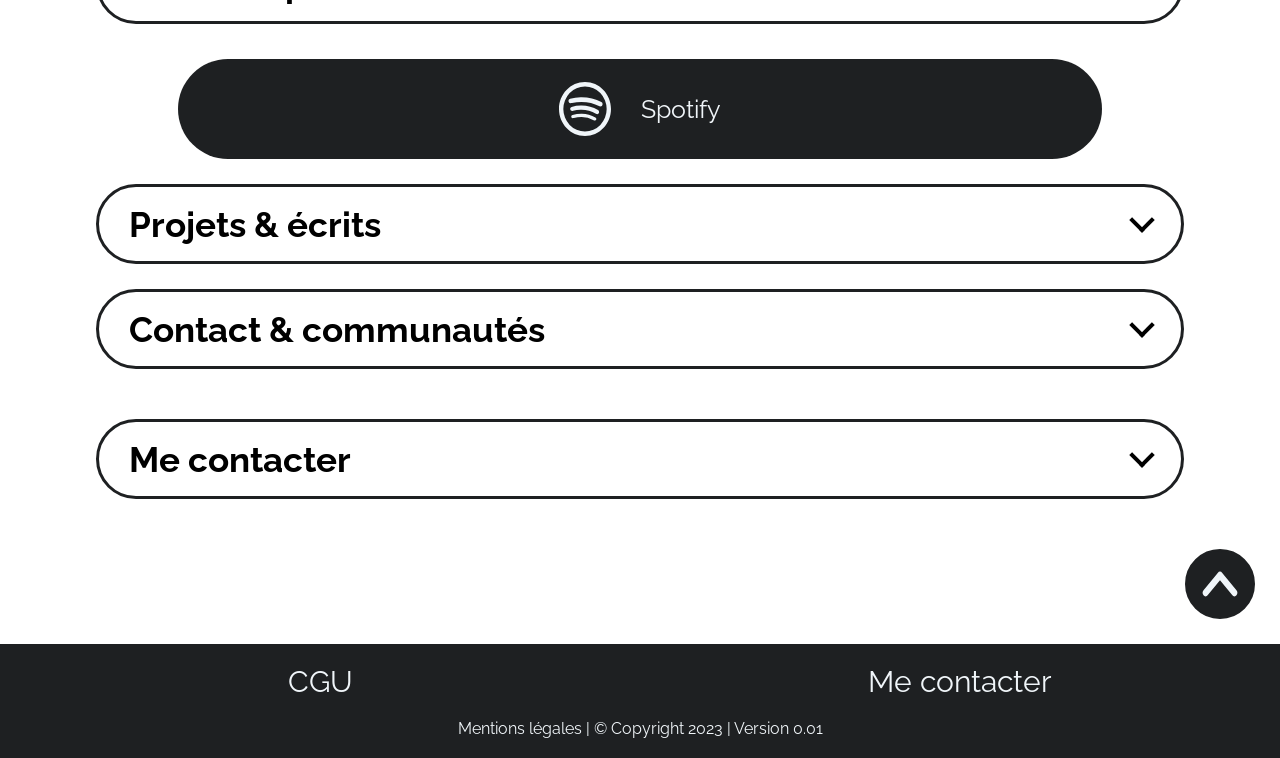
==== commit 2eaacd7a: "Merge pull request #4 from CodeExp/version-0.01-finalisation Version 0.01 : cartes « En cours », Acc" ====
--- a/index.html
+++ b/index.html
@@ -10,6 +10,9 @@
     <link rel="shortcut icon" type="image/svg+xml" href="images/photo-profil.svg">
     <!-- Lien CSS -->
     <link rel="stylesheet" href="style.css">
+    <!-- AccessConfig : paramètres d'affichage pour les visiteurs (après style.css pour pouvoir le surcharger) -->
+    <link rel="stylesheet" href="accessconfig/css/accessconfig.min.css">
+    <script src="accessconfig/js/accessconfig.min.js"></script>
 
     <link href="https://fonts.googleapis.com/css2?family=Raleway:ital,wght@0,100;0,200;0,300;0,400;0,500;0,600;0,700;0,800;0,900;1,100;1,200;1,300;1,400;1,500;1,600;1,700;1,800;1,900&display=swap" rel="stylesheet">
 </head>
@@ -24,20 +27,24 @@
         </ul>
     </nav>
 
+    <!-- Bouton AccessConfig : contrastes, police adaptée à la dyslexie, interlignage… -->
+    <div class="barreAccessibilite">
+        <div id="accessconfig" data-accessconfig-buttonname="Paramètres d’accessibilité" data-accessconfig-params='{ "Prefix" : "a42-ac", "ContainerClass" : "","ModalCloseButton" : "","ModalTitle" : "","FormFieldset" : "","FormFieldsetLegend" : "","FormRadio" : ""}'></div>
+    </div>
+
     <!-- HEADER -->
     <header>
         <!-- Boutons en haut à droite -->
         <section class="boutonHaut">
 
-            <!--
-            <a href="contact.vcf">
-                <button class="contact" aria-label="Telecharger la fiche contact" title="Fiche contact pour retrouver mes coordonnées" tabindex="0">
-                    <!-- Icône pour le bouton Contact -- >
-                    <img src="images/logo/boutonRond/contact.svg" alt="Contact">
-                </button>
-            </a>
-            -->
             <ul>
+                <!-- Fiche contact à télécharger (à décommenter pour l'afficher)
+                <li>
+                    <a class="contact" href="contact.vcf" download title="Télécharger ma fiche contact">
+                        <img src="images/logo/boutonRond/contact.svg" alt="Télécharger ma fiche contact">
+                    </a>
+                </li>
+                -->
                 <li>
                     <button type="button" class="favori" onclick="favoris()" aria-label="Ajouter la page aux favoris" title="Ajouter la page aux favoris">
                         <!-- Icône pour le bouton Favori -->
@@ -45,7 +52,7 @@
                     </button>
                 </li>
                 <li>
-                    <button type="button" id="shareButton" class="partager" onclick="shareOrCopyLink()" aria-label="Partager le site" title="Copier le lien ou l'envoyer">
+                    <button type="button" id="shareButton" class="partager" onclick="ouvrirPartage()" aria-label="Partager la page" aria-haspopup="dialog" title="Partager la page">
                         <!-- Icône pour le bouton Partager -->
                         <img src="images/logo/boutonRond/partager.svg" alt="">
                     </button>
@@ -60,17 +67,26 @@
         <!-- Titre/Nom -->
         <div class="nom">
             <!-- Titre principal -->
-            <h1 title="Mon nom" tabindex="0">Prénom Nom</h1>
+            <h1>Prénom Nom</h1>
         </div>
 
         <!-- Bouton switch darkmode/lightmode -->
         <div class="blocSwitch">
-            <!--
-            <label class="switch">
-                <input type="checkbox" id="themeSwitch" title="Passer du mode clair au mode sombre" aria-label="Passer du mode clair au mode sombre" tabindex="0" />
-                <span></span>
-            </label>
-            -->
+            <button type="button" class="interrupteurTheme" id="themeSwitch" role="switch" aria-checked="false" aria-label="Mode sombre" title="Activer ou désactiver le mode sombre">
+                <span class="pisteTheme" aria-hidden="true">
+                    <span class="curseurTheme">
+                        <!-- Picto soleil : mode clair -->
+                        <svg class="iconeSoleil" viewBox="0 0 24 24" focusable="false">
+                            <circle cx="12" cy="12" r="4" />
+                            <path d="M12 2v2M12 20v2M4.93 4.93l1.41 1.41M17.66 17.66l1.41 1.41M2 12h2M20 12h2M4.93 19.07l1.41-1.41M17.66 6.34l1.41-1.41" />
+                        </svg>
+                        <!-- Picto lune : mode sombre -->
+                        <svg class="iconeLune" viewBox="0 0 24 24" focusable="false">
+                            <path d="M21 12.79A9 9 0 1 1 11.21 3 7 7 0 0 0 21 12.79z" />
+                        </svg>
+                    </span>
+                </span>
+            </button>
         </div>
     </header>
 
@@ -80,10 +96,10 @@
             <!-- Présentation écrite -->
             <div class="presentation">
                 <!-- Titre de la présentation -->
-                <h2 tabindex="0">Votre titre ou accroche</h2>
+                <h2>Votre titre ou accroche</h2>
 
                 <!-- Texte de présentation -->
-                <div class="texte" tabindex="0">
+                <div class="texte">
                     <p>
                         Présentez-vous en quelques phrases : votre métier, vos domaines
                         de compétence et ce que les visiteurs trouveront dans vos liens.
@@ -94,12 +110,18 @@
                         engagements…), ou supprimez-le.
                     </p>
                 </div>
+
+                <!-- Appel à l'action : ouvre le formulaire de contact. Adaptez le texte ou le lien
+                     (ex. inscription à une newsletter) selon l'action que vous attendez des visiteurs. -->
+                <p class="appelAction">
+                    <a class="boutonAction" href="#contact">Me contacter</a>
+                </p>
             </div>
             <!-- Fin de la présentation écrite -->
 
             <!-- Photo de profil -->
             <div class="photoProfil">
-                <img src="images/photo-profil.svg" alt="Photo de profil de Prénom Nom" title="Photo de Prénom Nom" tabindex="0">
+                <img src="images/photo-profil.svg" alt="Photo de profil de Prénom Nom">
             </div>
 
             <!-- Boutons réseaux sociaux -->
@@ -138,7 +160,7 @@
 
         <div class="textePublication">
             <!-- Titre du bloc -->
-            <h2 tabindex="0">Ne ratez aucune de mes publications</h2>
+            <h2>Ne ratez aucune de mes publications</h2>
         </div>
 
         <!-- Liens classés par catégorie : chaque catégorie est un accordéon <details> -->
@@ -294,19 +316,89 @@
         <!-- Fin bouton haut de page -->
     </main>
 
+    <!-- Fenêtre de partage (ouverte par le bouton Partager) -->
+    <dialog class="fenetrePartage" id="fenetrePartage" aria-labelledby="titrePartage">
+        <div class="contenuFenetre">
+            <div class="enteteFenetre">
+                <h2 id="titrePartage">Partager cette page</h2>
+                <button type="button" class="fermerFenetre" onclick="fermerPartage()" aria-label="Fermer la fenêtre de partage" title="Fermer">
+                    <span aria-hidden="true">&times;</span>
+                </button>
+            </div>
+            <ul class="listePartage">
+                <li>
+                    <a id="partageFacebook" href="https://www.facebook.com/sharer/sharer.php" target="_blank" rel="noopener">
+                        <img src="images/logo/boutonReseau/facebook.svg" alt="">
+                        <span>Facebook</span>
+                        <span class="sr-only">(nouvel onglet)</span>
+                    </a>
+                </li>
+                <li>
+                    <a id="partageTwitter" href="https://twitter.com/intent/tweet" target="_blank" rel="noopener">
+                        <img src="images/logo/boutonReseau/twitter.svg" alt="">
+                        <span>X (Twitter)</span>
+                        <span class="sr-only">(nouvel onglet)</span>
+                    </a>
+                </li>
+                <li>
+                    <a id="partageLinkedin" href="https://www.linkedin.com/sharing/share-offsite/" target="_blank" rel="noopener">
+                        <img src="images/logo/boutonReseau/linkedin.svg" alt="">
+                        <span>LinkedIn</span>
+                        <span class="sr-only">(nouvel onglet)</span>
+                    </a>
+                </li>
+                <li>
+                    <a id="partageWhatsapp" href="https://wa.me/" target="_blank" rel="noopener">
+                        <svg class="iconePartage" viewBox="0 0 24 24" aria-hidden="true" focusable="false">
+                            <path d="M12 2a10 10 0 0 0-8.6 15.1L2 22l5-1.3A10 10 0 1 0 12 2zm0 18.2a8.2 8.2 0 0 1-4.2-1.1l-.3-.2-3 .8.8-2.9-.2-.3A8.2 8.2 0 1 1 12 20.2zm4.5-6.1c-.2-.1-1.5-.7-1.7-.8s-.4-.1-.6.1-.7.8-.8 1-.3.2-.5.1a6.7 6.7 0 0 1-3.3-2.9c-.2-.4.2-.4.7-1.3a.5.5 0 0 0 0-.5l-.8-1.8c-.2-.5-.4-.4-.6-.4h-.5a1 1 0 0 0-.7.3 3 3 0 0 0-.9 2.2 5.2 5.2 0 0 0 1.1 2.7 11.8 11.8 0 0 0 4.5 4c1.7.7 2.3.8 3.2.6a2.7 2.7 0 0 0 1.8-1.2 2.2 2.2 0 0 0 .1-1.3c0-.1-.2-.2-.5-.3z" />
+                        </svg>
+                        <span>WhatsApp</span>
+                        <span class="sr-only">(nouvel onglet)</span>
+                    </a>
+                </li>
+                <li>
+                    <a id="partageEmail" href="mailto:">
+                        <svg class="iconePartage" viewBox="0 0 24 24" aria-hidden="true" focusable="false">
+                            <path d="M3 5h18a1 1 0 0 1 1 1v12a1 1 0 0 1-1 1H3a1 1 0 0 1-1-1V6a1 1 0 0 1 1-1zm1 2.4V17h16V7.4l-8 5.3zM5.2 7 12 11.5 18.8 7z" />
+                        </svg>
+                        <span>Par e-mail</span>
+                    </a>
+                </li>
+                <li>
+                    <button type="button" id="boutonCopierLien" onclick="copierLienPartage()">
+                        <svg class="iconePartage" viewBox="0 0 24 24" aria-hidden="true" focusable="false">
+                            <path d="M8 3h11a2 2 0 0 1 2 2v11h-2V5H8zM5 7h10a2 2 0 0 1 2 2v10a2 2 0 0 1-2 2H5a2 2 0 0 1-2-2V9a2 2 0 0 1 2-2zm0 2v10h10V9z" />
+                        </svg>
+                        <span>Copier le lien</span>
+                    </button>
+                </li>
+                <li id="partageNatifItem" hidden>
+                    <button type="button" id="boutonPartageNatif" onclick="partageNatif()">
+                        <svg class="iconePartage" viewBox="0 0 24 24" aria-hidden="true" focusable="false">
+                            <path d="M18 16a3 3 0 0 0-2.4 1.2l-6.7-3.4a3 3 0 0 0 0-1.6l6.7-3.4A3 3 0 1 0 15 7l-6.7 3.4a3 3 0 1 0 0 3.2L15 17a3 3 0 1 0 3-1z" />
+                        </svg>
+                        <span>Autres applications…</span>
+                    </button>
+                </li>
+            </ul>
+            <!-- Message lu par les lecteurs d'écran après la copie du lien -->
+            <p class="messagePartage" id="messagePartage" role="status"></p>
+        </div>
+    </dialog>
+
     <!-- FOOTER -->
     <footer>
         <!-- Liens du footer -->
         <ul class="listeFooter">
-            <li><a href="CGU.html" aria-label="Conditions générales d'utilisation" title="Conditions générales d'utilisation" tabindex="0">CGU</a></li>
-            <!--<li><a href="accessibilite.html" aria-label="En savoir plus sur l'accessibilité" title="En savoir plus sur l'accessibilité" tabindex="0">Accessibilité</a></li>-->
+            <li><a href="CGU.html" title="Conditions générales d'utilisation">CGU</a></li>
+            <!--<li><a href="accessibilite.html">Accessibilité</a></li>-->
             <li><a href="#contact" title="Ouvrir le formulaire de contact">Me contacter</a></li>
         </ul>
 
         <!-- Mention légale -->
         <div class="copyright">
-            <p aria-label="Mention Légales et Droit d'auteur" title="Mentions légales et droit d'auteur" tabindex="0">
-                Mentions légales | &copy; Copyright 2023 | Version 0.03
+            <p>
+                Mentions légales | &copy; Copyright 2023 | Version 0.01
             </p>
         </div>
     </footer>
--- a/style.css
+++ b/style.css
@@ -1,9 +1,37 @@
+/* ==========================================================
+   Variables de personnalisation
+   Modifiez ces valeurs pour adapter les couleurs et la police
+   du modèle à votre identité visuelle.
+   ========================================================== */
+:root {
+    /* Couleurs principales (texte, boutons, fonds) */
+    --couleur-sombre: #1E2022;
+    --couleur-claire: #F0F5F9;
+
+    /* Fond de l'en-tête et de la présentation (mode clair) */
+    --couleur-fond-entete: #BDD3E0;
+
+    /* Survol des boutons de liens (mode clair) */
+    --couleur-survol-lien: #445D76;
+
+    /* Mode sombre : fond de page et fond de l'en-tête */
+    --couleur-fond-sombre: #24292C;
+    --couleur-entete-sombre: #363C41;
+
+    /* Survol de l'interrupteur clair/sombre */
+    --couleur-survol-interrupteur: #575757;
+    --couleur-survol-interrupteur-sombre: #D0D3D5;
+
+    /* Police du site (pensez à charger la police dans le <head> des pages) */
+    --police: 'Raleway', sans-serif;
+}
+
 /* CSS pour la page */
 * {
     padding: 0;
     margin: 0;
     text-decoration: none;
-    font-family: 'Raleway';
+    font-family: var(--police);
 }
 
 button {
@@ -11,6 +39,18 @@
     background: none;
     border: none;
 
+}
+
+/* Un élément avec l'attribut hidden reste masqué, quelle que soit sa règle display */
+[hidden] {
+    display: none !important;
+}
+
+/* Icônes carrées : garder leur taille pendant le changement d'image au survol
+   (sinon l'icône s'écrase un instant et le clic tombe à côté) */
+.boutonHaut img,
+.boutonReseaux img {
+    aspect-ratio: 1 / 1;
 }
 
 /* Texte lu par les lecteurs d'écran mais masqué à l'écran */
@@ -43,15 +83,15 @@
     z-index: 10;
     padding: 15px 25px;
     border-radius: 20px;
-    background-color: #1E2022;
-    color: #F0F5F9;
+    background-color: var(--couleur-sombre);
+    color: var(--couleur-claire);
     font-size: 20px;
     font-weight: 700;
 }
 
 .liensEvitement a:focus {
     top: 10px;
-    outline: 3px solid #F0F5F9;
+    outline: 3px solid var(--couleur-claire);
     outline-offset: -6px;
 }
 
@@ -66,12 +106,42 @@
 .boutonReseaux a:focus-visible,
 .boutonLien:focus-visible,
 .listeFooter a:focus-visible {
-    outline: 3px solid #1E2022;
+    outline: 3px solid var(--couleur-sombre);
     outline-offset: 4px;
 }
 
 .listeFooter a:focus-visible {
-    outline-color: #F0F5F9;
+    outline-color: var(--couleur-claire);
+}
+
+/* Barre du bouton AccessConfig (en haut de chaque page) */
+.barreAccessibilite {
+    display: flex;
+    justify-content: flex-end;
+    padding: 10px 20px;
+    background-color: var(--couleur-sombre);
+}
+
+#a42-ac-button {
+    min-height: 44px;
+    padding: 8px 20px;
+    border: 2px solid var(--couleur-claire);
+    border-radius: 30px;
+    background-color: var(--couleur-sombre);
+    color: var(--couleur-claire);
+    font-family: var(--police);
+    font-size: 18px;
+    font-weight: 700;
+}
+
+#a42-ac-button:hover {
+    background-color: var(--couleur-claire);
+    color: var(--couleur-sombre);
+}
+
+#a42-ac-button:focus-visible {
+    outline: 3px solid var(--couleur-claire);
+    outline-offset: 3px;
 }
 
 /* CSS pour le header */
@@ -82,7 +152,7 @@
     align-items: center;
     justify-content: space-between;
     width: calc(100% - 40px);
-    background-color: #BDD3E0;
+    background-color: var(--couleur-fond-entete);
 }
 
 /* CSS pour les boutons en haut à droite */
@@ -102,6 +172,12 @@
     margin: 10px;
 }
 
+.boutonHaut a {
+    display: inline-block;
+    margin: 10px;
+}
+
+.boutonHaut a img,
 .boutonHaut button img {
     width: 60px;
     height: auto;
@@ -131,7 +207,7 @@
     font-weight: 900;
     font-size: 80px;
     margin: auto 0;
-    color: #1E2022;
+    color: var(--couleur-sombre);
 }
 
 /* CSS pour le bouton switch */
@@ -143,59 +219,96 @@
     position: relative;
 }
 
-.switch {
-    display: inline-block;
+/* Interrupteur clair/sombre : piste + curseur portant un picto soleil ou lune */
+.interrupteurTheme {
     position: absolute;
+    right: 25px;
+    padding: 0;
+    border-radius: 20px;
+}
+
+.pisteTheme {
+    position: relative;
+    display: block;
     width: 70px;
     height: 40px;
-    cursor: pointer;
-    overflow: hidden;
-    right: 25px;
-}
-
-.switch input {
-    position: absolute;
-    top: -30px;
-    left: -30px;
-    width: 0;
-    height: 0;
-}
-
-.switch input + span {
-    position: absolute;
-    top: 0;
-    bottom: 0;
-    left: 0;
-    right: 0;
-    background: #1E2022;
     border-radius: 20px;
-}
-
-.switch input + span:hover {
-    background: #575757;
-}
-
-.switch input:checked + span {
-    background: #F0F5F9;
-}
-
-.switch input + span:before {
-    content: "";
-    display: inline-block;
+    background: var(--couleur-sombre);
+}
+
+.interrupteurTheme:hover .pisteTheme {
+    background: var(--couleur-survol-interrupteur);
+}
+
+.curseurTheme {
     position: absolute;
     top: 50%;
     left: 4px;
+    display: flex;
+    align-items: center;
+    justify-content: center;
     width: 32px;
     height: 32px;
-    background: #F0F5F9;
     border-radius: 50%;
+    background: var(--couleur-claire);
+    color: var(--couleur-sombre);
     transform: translateY(-50%);
-    transition: all .5s;
-}
-
-.switch input:checked + span:before {
+}
+
+@media (prefers-reduced-motion: no-preference) {
+    .curseurTheme {
+        transition: left .3s, background .3s;
+    }
+}
+
+.curseurTheme svg {
+    width: 20px;
+    height: 20px;
+}
+
+.iconeSoleil {
+    fill: none;
+    stroke: currentColor;
+    stroke-width: 2;
+    stroke-linecap: round;
+}
+
+.iconeLune {
+    display: none;
+    fill: currentColor;
+}
+
+/* Mode sombre activé : curseur à droite, picto lune */
+.interrupteurTheme[aria-checked="true"] .pisteTheme {
+    background: var(--couleur-claire);
+}
+
+.interrupteurTheme[aria-checked="true"]:hover .pisteTheme {
+    background: var(--couleur-survol-interrupteur-sombre);
+}
+
+.interrupteurTheme[aria-checked="true"] .curseurTheme {
     left: 34px;
-    background: #1E2022;
+    background: var(--couleur-sombre);
+    color: var(--couleur-claire);
+}
+
+.interrupteurTheme[aria-checked="true"] .iconeSoleil {
+    display: none;
+}
+
+.interrupteurTheme[aria-checked="true"] .iconeLune {
+    display: block;
+}
+
+/* Contour de focus visible au clavier */
+.interrupteurTheme:focus-visible {
+    outline: 3px solid var(--couleur-sombre);
+    outline-offset: 4px;
+}
+
+.dark-mode .interrupteurTheme:focus-visible {
+    outline-color: var(--couleur-claire);
 }
 
 /* FIN DU CSS HEADER */
@@ -205,7 +318,7 @@
 .contenu {
     display: flex;
     justify-content: space-between;
-    background-color: #BDD3E0;
+    background-color: var(--couleur-fond-entete);
     padding: 0 50px 70px 50px;
 }
 
@@ -220,7 +333,7 @@
 .presentation h2 {
     font-size: 50px;
     font-weight: 700;
-    color: #1E2022;
+    color: var(--couleur-sombre);
 }
 
 .presentation p {
@@ -228,9 +341,50 @@
     font-weight: 400;
     margin-top: 20px;
     line-height: 35px;
-    color: #1E2022;
-}
-
+    color: var(--couleur-sombre);
+}
+
+
+/* Appel à l'action sous la présentation */
+.appelAction {
+    margin-top: 35px;
+}
+
+.boutonAction {
+    display: inline-block;
+    padding: 18px 40px;
+    border: 3px solid var(--couleur-sombre);
+    border-radius: 70px;
+    background-color: var(--couleur-sombre);
+    color: var(--couleur-claire);
+    font-size: 24px;
+    font-weight: 700;
+}
+
+.boutonAction:hover {
+    background-color: var(--couleur-claire);
+    color: var(--couleur-sombre);
+}
+
+.boutonAction:focus-visible {
+    outline: 3px solid var(--couleur-sombre);
+    outline-offset: 4px;
+}
+
+.dark-mode .boutonAction {
+    border-color: var(--couleur-claire);
+    background-color: var(--couleur-claire);
+    color: var(--couleur-sombre);
+}
+
+.dark-mode .boutonAction:hover {
+    background-color: var(--couleur-sombre);
+    color: var(--couleur-claire);
+}
+
+.dark-mode .boutonAction:focus-visible {
+    outline-color: var(--couleur-claire);
+}
 
 /* photo de profil */
 .photoProfil {
@@ -324,7 +478,7 @@
     gap: 20px;
     min-height: 44px;
     padding: 15px 30px;
-    border: 3px solid #1E2022;
+    border: 3px solid var(--couleur-sombre);
     border-radius: 70px;
     font-size: 35px;
     font-weight: 700;
@@ -361,13 +515,13 @@
 }
 
 .categorieLiens summary:hover {
-    background-color: #1E2022;
-    color: #F0F5F9;
+    background-color: var(--couleur-sombre);
+    color: var(--couleur-claire);
 }
 
 /* Contour de focus bien visible pour la navigation au clavier */
 .categorieLiens summary:focus-visible {
-    outline: 3px solid #1E2022;
+    outline: 3px solid var(--couleur-sombre);
     outline-offset: 4px;
 }
 
@@ -396,7 +550,7 @@
     align-items: center;
     width: 85%;
     height: 100px;
-    background-color: #1E2022;
+    background-color: var(--couleur-sombre);
     border-radius: 70px;
 }
 
@@ -406,14 +560,160 @@
     align-items: center;
     font-size: 35px;
     gap: 30px;
-    color: #F0F5F9;
+    color: var(--couleur-claire);
 }
 
 .boutonLien:hover {
-    background-color: #445D76;
+    background-color: var(--couleur-survol-lien);
 }
 
 /* fin des boutons pour les liens en CSS */
+
+/* Fenêtre de partage */
+.fenetrePartage {
+    width: min(90vw, 520px);
+    margin: auto;
+    padding: 0;
+    border: 3px solid var(--couleur-sombre);
+    border-radius: 30px;
+    background-color: var(--couleur-claire);
+    color: var(--couleur-sombre);
+}
+
+.fenetrePartage::backdrop {
+    background-color: rgba(30, 32, 34, 0.6);
+}
+
+.contenuFenetre {
+    padding: 25px 30px 30px 30px;
+}
+
+.enteteFenetre {
+    display: flex;
+    justify-content: space-between;
+    align-items: center;
+    gap: 20px;
+    margin-bottom: 20px;
+}
+
+.enteteFenetre h2 {
+    font-size: 28px;
+    font-weight: 700;
+}
+
+.fermerFenetre {
+    width: 44px;
+    height: 44px;
+    border-radius: 50%;
+    font-size: 32px;
+    line-height: 1;
+    color: var(--couleur-sombre);
+}
+
+.fermerFenetre:hover {
+    background-color: var(--couleur-sombre);
+    color: var(--couleur-claire);
+}
+
+.listePartage {
+    display: grid;
+    grid-template-columns: repeat(auto-fit, minmax(190px, 1fr));
+    gap: 12px;
+    list-style: none;
+}
+
+.listePartage a,
+.listePartage button {
+    display: flex;
+    align-items: center;
+    gap: 12px;
+    width: 100%;
+    min-height: 56px;
+    padding: 8px 15px;
+    border: 2px solid var(--couleur-sombre);
+    border-radius: 20px;
+    background-color: var(--couleur-claire);
+    color: var(--couleur-sombre);
+    font-size: 18px;
+    font-weight: 600;
+    text-align: left;
+    box-sizing: border-box;
+}
+
+.listePartage a:hover,
+.listePartage button:hover {
+    background-color: var(--couleur-sombre);
+    color: var(--couleur-claire);
+}
+
+.listePartage img,
+.iconePartage {
+    flex: 0 0 auto;
+    width: 32px;
+    height: 32px;
+}
+
+.iconePartage {
+    fill: currentColor;
+}
+
+.messagePartage {
+    margin-top: 15px;
+    font-size: 18px;
+    font-weight: 600;
+    word-break: break-all;
+}
+
+.messagePartage:empty {
+    display: none;
+}
+
+.fermerFenetre:focus-visible,
+.listePartage a:focus-visible,
+.listePartage button:focus-visible {
+    outline: 3px solid var(--couleur-sombre);
+    outline-offset: 3px;
+}
+
+/* Fenêtre de partage en mode sombre */
+.dark-mode .fenetrePartage {
+    border-color: var(--couleur-claire);
+    background-color: var(--couleur-fond-sombre);
+    color: var(--couleur-claire);
+}
+
+.dark-mode .enteteFenetre h2,
+.dark-mode .messagePartage {
+    color: var(--couleur-claire);
+}
+
+.dark-mode .fermerFenetre {
+    color: var(--couleur-claire);
+}
+
+.dark-mode .fermerFenetre:hover {
+    background-color: var(--couleur-claire);
+    color: var(--couleur-sombre);
+}
+
+.dark-mode .listePartage a,
+.dark-mode .listePartage button {
+    border-color: var(--couleur-claire);
+    background-color: var(--couleur-sombre);
+    color: var(--couleur-claire);
+}
+
+.dark-mode .listePartage a:hover,
+.dark-mode .listePartage button:hover {
+    background-color: var(--couleur-claire);
+    color: var(--couleur-sombre);
+}
+
+.dark-mode .fermerFenetre:focus-visible,
+.dark-mode .listePartage a:focus-visible,
+.dark-mode .listePartage button:focus-visible {
+    outline-color: var(--couleur-claire);
+}
 
 /* bouton Haut de page */
 
@@ -426,8 +726,8 @@
 
 /* Couleurs du bouton : fond, flèche et contour (inversées au survol) */
 .boutonHautPage {
-    --fondBoutonHaut: #1E2022;
-    --flecheBoutonHaut: #F0F5F9;
+    --fondBoutonHaut: var(--couleur-sombre);
+    --flecheBoutonHaut: var(--couleur-claire);
     display: block;
     width: 70px;
     height: 70px;
@@ -435,7 +735,7 @@
     border: none;
     border-radius: 50%;
     background: none;
-    color: #1E2022;
+    color: var(--couleur-sombre);
     cursor: pointer;
 }
 
@@ -457,8 +757,8 @@
 
 .boutonHautPage:hover,
 .boutonHautPage:focus-visible {
-    --fondBoutonHaut: #F0F5F9;
-    --flecheBoutonHaut: #1E2022;
+    --fondBoutonHaut: var(--couleur-claire);
+    --flecheBoutonHaut: var(--couleur-sombre);
 }
 
 /* Contour de focus bien visible pour la navigation au clavier */
@@ -470,7 +770,7 @@
 /* Fin bouton haut de page  */
 
 .listeFooter {
-    background-color: #1E2022;
+    background-color: var(--couleur-sombre);
     font-size: 30px;
     font-weight: 400;
     display: flex;
@@ -485,7 +785,7 @@
 
 .listeFooter a {
     position: relative;
-    color: #F0F5F9;
+    color: var(--couleur-claire);
     text-decoration: none;
 }
 
@@ -496,7 +796,7 @@
     left: 50%;
     width: 0;
     height: 2px;
-    background-color: #F0F5F9;
+    background-color: var(--couleur-claire);
     transition: width 0.2s ease-in-out;
     transform: translateX(-50%);
 }
@@ -507,8 +807,8 @@
 }
 
 .copyright {
-    background-color: #1E2022;
-    color: #F0F5F9;
+    background-color: var(--couleur-sombre);
+    color: var(--couleur-claire);
     display: flex;
     align-items: center;
     justify-content: center;
@@ -519,73 +819,70 @@
 
 /* CSS pour le darkmode */
 .dark-mode {
-    background-color: #24292C;
-    color: #F0F5F9;
+    background-color: var(--couleur-fond-sombre);
+    color: var(--couleur-claire);
 }
 
 .dark-mode header {
-    background-color: #363C41;
+    background-color: var(--couleur-entete-sombre);
     /* Change header background color */
 }
 
 .dark-mode .contenu {
-    background-color: #363C41;
+    background-color: var(--couleur-entete-sombre);
     /* Change .contenu background color */
 }
 
 .dark-mode h1,
 .dark-mode h2,
 .dark-mode p {
-    color: #F0F5F9;
+    color: var(--couleur-claire);
     /* Change text color */
 }
 
 .dark-mode .boutonLien {
-    border: 2px solid #F0F5F9;
+    border: 2px solid var(--couleur-claire);
 }
 
 .dark-mode .boutonHaut button:focus-visible,
 .dark-mode .boutonReseaux a:focus-visible,
 .dark-mode .boutonLien:focus-visible {
-    outline-color: #F0F5F9;
+    outline-color: var(--couleur-claire);
 }
 
 .dark-mode .categorieLiens summary {
-    border-color: #F0F5F9;
+    border-color: var(--couleur-claire);
 }
 
 .dark-mode .categorieLiens summary:hover {
-    background-color: #F0F5F9;
-    color: #1E2022;
+    background-color: var(--couleur-claire);
+    color: var(--couleur-sombre);
 }
 
 .dark-mode .categorieLiens summary:focus-visible {
-    outline-color: #F0F5F9;
+    outline-color: var(--couleur-claire);
 }
 
 .dark-mode .boutonHautPage {
-    --fondBoutonHaut: #F0F5F9;
-    --flecheBoutonHaut: #1E2022;
-    color: #F0F5F9;
+    --fondBoutonHaut: var(--couleur-claire);
+    --flecheBoutonHaut: var(--couleur-sombre);
+    color: var(--couleur-claire);
 }
 
 .dark-mode .boutonHautPage:hover,
 .dark-mode .boutonHautPage:focus-visible {
-    --fondBoutonHaut: #1E2022;
-    --flecheBoutonHaut: #F0F5F9;
-}
-
-.dark-mode .switch input + span:hover {
-    background: #D0D3D5;
-}
+    --fondBoutonHaut: var(--couleur-sombre);
+    --flecheBoutonHaut: var(--couleur-claire);
+}
+
 
 .dark-mode .boutonLien:hover {
-    background-color: #F0F5F9;
+    background-color: var(--couleur-claire);
     border: none;
 }
 
 .dark-mode .boutonLien:hover p {
-    color: #1E2022;
+    color: var(--couleur-sombre);
 }
 
 .dark-mode .boutonLien:hover .google-forms img {
@@ -639,12 +936,25 @@
         width: 50%;
     }
 
+    /* Réseaux sociaux remontés sous la photo, avant la présentation */
+    .photoProfil {
+        order: 1;
+    }
+
     .boutonReseaux {
+        order: 2;
         display: flex;
         flex-direction: row;
-        justify-content: space-evenly;
+        flex-wrap: wrap;
+        justify-content: center;
+        width: auto;
         margin: 0 auto;
         gap: 30px;
+    }
+
+    .presentation {
+        order: 3;
+        padding-top: 30px;
     }
 
     .presentation {
@@ -704,18 +1014,61 @@
 
 @media (max-width: 600px) {
     .boutonReseaux {
-        width: 55px;
+        gap: 20px;
     }
 
     .boutonReseaux a {
         width: 55px;
+        padding-top: 20px;
+    }
+
+    /* En-tête sur deux lignes : boutons et interrupteur, puis le nom */
+    header {
+        flex-wrap: wrap;
+        row-gap: 15px;
+        padding-top: 25px;
+    }
+
+    .boutonHaut {
+        order: 1;
+        width: auto;
+        padding-left: 0;
+    }
+
+    .blocSwitch {
+        order: 2;
+        width: auto;
+        flex: 1;
+        justify-content: flex-end;
+    }
+
+    .nom {
+        order: 3;
+        width: 100%;
+    }
+
+    h1 {
+        font-size: 40px;
+    }
+
+    .boutonHaut ul {
+        flex-wrap: nowrap;
+    }
+
+    .boutonHaut a img,
+    .boutonHaut button img {
+        width: 50px;
+    }
+
+    .photoProfil {
+        width: 60%;
     }
 
     .boutonReseaux a img {
         width: 55px;
     }
 
-    .switch {
+    .interrupteurTheme {
         right: 5px;
     }
 
@@ -768,7 +1121,7 @@
 /* CSS pour le formulaire de contact */
 
 .formulaire {
-    background-color: #BDD3E0;
+    background-color: var(--couleur-fond-entete);
 }
 
 
@@ -798,7 +1151,7 @@
 
 /*titre de la page formulaire*/
 .titreFormulaire {
-    color: #1E2022;
+    color: var(--couleur-sombre);
     font-size: 50px;
     font-weight: 800;
     margin: 0 auto;
@@ -815,33 +1168,33 @@
 
 /*Zone pour entrer le nom , prenom , email*/
 form input {
-    background-color: #F0F5F9;
+    background-color: var(--couleur-claire);
     width: 70%;
     font-size: 20px;
     padding: 30px 30px;
     border-radius: 20px;
     margin-bottom: 20px;
-    border: solid 2px #1E2022;
-    color: #1E2022;
+    border: solid 2px var(--couleur-sombre);
+    color: var(--couleur-sombre);
     margin: 10px auto;
 }
 
 form input::placeholder {
-    color: #1E2022;
+    color: var(--couleur-sombre);
 }
 
 /*********************************/
 
 /*Zone pour Entrer le message */
 form textarea {
-    background-color: #F0F5F9;
+    background-color: var(--couleur-claire);
     width: 70%;
     font-size: 20px;
     padding: 30px 30px;
     border-radius: 20px;
-    border-color: #1E2022;
-    border: solid 2px #1E2022;
-    color: #1E2022;
+    border-color: var(--couleur-sombre);
+    border: solid 2px var(--couleur-sombre);
+    color: var(--couleur-sombre);
     margin: 10px auto;
 }
 
@@ -856,7 +1209,7 @@
 }
 
 form textarea::placeholder {
-    color: #1E2022;
+    color: var(--couleur-sombre);
 }
 
 /*****************************/
@@ -865,7 +1218,7 @@
 /*bouton envoyer le message*/
 
 form button {
-    background-color: #F0F5F9;
+    background-color: var(--couleur-claire);
     border-radius: 20px;
     font-size: 20px;
     padding: 20px 18px;
@@ -874,14 +1227,14 @@
     margin: auto;
     margin-top: 50px;
     font-weight: 700;
-    border: #1E2022 solid 2px;
+    border: var(--couleur-sombre) solid 2px;
 }
 
 form button:hover {
     opacity: 80%;
     cursor: pointer;
-    background-color: #1E2022;
-    color: #F0F5F9;
+    background-color: var(--couleur-sombre);
+    color: var(--couleur-claire);
 }
 
 /*****************************/
@@ -918,7 +1271,7 @@
     font-weight: 400;
     width: 60%;
     margin: 30px auto;
-    color: #1E2022;
+    color: var(--couleur-sombre);
     padding-bottom: 10px;
     border-radius: 20px;
 }
@@ -926,44 +1279,44 @@
 /* CSS pour le darkmode du formulaire */
 
 .dark-mode .formulaire {
-    background-color: #363C41;
+    background-color: var(--couleur-entete-sombre);
 }
 
 
 
 .dark-mode .message {
-    color: #F0F5F9;
+    color: var(--couleur-claire);
 }
 
 .dark-mode form input {
-    background-color: #1E2022;
-    border: solid 2px #F0F5F9;
-    color: #F0F5F9;
+    background-color: var(--couleur-sombre);
+    border: solid 2px var(--couleur-claire);
+    color: var(--couleur-claire);
 }
 
 .dark-mode form textarea {
-    background-color: #1E2022;
-    border: solid 2px #F0F5F9;
-    color: #F0F5F9;
+    background-color: var(--couleur-sombre);
+    border: solid 2px var(--couleur-claire);
+    color: var(--couleur-claire);
 }
 
 .dark-mode form input::placeholder {
-    color: #F0F5F9;
+    color: var(--couleur-claire);
 }
 
 .dark-mode form textarea::placeholder {
-    color: #F0F5F9;
+    color: var(--couleur-claire);
 }
 
 .dark-mode form button {
-    background-color: #1E2022;
-    border: #F0F5F9 solid 2px;
-    color: #F0F5F9;
+    background-color: var(--couleur-sombre);
+    border: var(--couleur-claire) solid 2px;
+    color: var(--couleur-claire);
 }
 
 .dark-mode form button:hover {
-    background-color: #F0F5F9;
-    color: #1E2022;
+    background-color: var(--couleur-claire);
+    color: var(--couleur-sombre);
 
 }
 
@@ -1015,10 +1368,10 @@
 }
 
 .cgu{
-    background-color: #BDD3E0;
+    background-color: var(--couleur-fond-entete);
 }
 .titreCGU{
-    color: #1E2022;
+    color: var(--couleur-sombre);
     margin: 0 auto;
     font-size: 60px;
 }
@@ -1027,22 +1380,22 @@
     align-items: center;
     text-align: center;
     padding: 10px 0px;
-    color: #1E2022;
+    color: var(--couleur-sombre);
     width: 80%;
     margin: 0 auto;
 }
 
 .mainCGU h3{
-    color: #1E2022;
+    color: var(--couleur-sombre);
 }
 
 /* CSS pour le darkmode */
 
 .dark-mode .cgu{
-    background-color: #363C41;
-    color: #F0F5F9;
+    background-color: var(--couleur-entete-sombre);
+    color: var(--couleur-claire);
 }
 
 .dark-mode .mainCGU h3{
-    color: #F0F5F9;
-}
+    color: var(--couleur-claire);
+}
--- a/accessconfig/css/accessconfig.min.css
+++ b/accessconfig/css/accessconfig.min.css
@@ -0,0 +1 @@
+@charset "UTF-8";/*! AccessConfig | Access42 | accessconfig.a11y.fr */#a42-ac{position:fixed;z-index:9999;width:100%;top:0;right:0;bottom:0;left:0;padding:.75rem 1.5rem 1.5rem;background-color:#fff;border:1px solid #fff;overflow:auto;font-size:1rem;display:none;color:#0b1b34}@media screen and (max-width:29.9em){#a42-ac{border:0;padding:.75rem}}#a42-ac,#a42-ac *,#a42-ac ::after,#a42-ac ::before{box-sizing:border-box}@media screen and (min-width:50em){#a42-ac{width:90%;top:10%;left:50%;right:auto;bottom:auto;margin-left:-45%}}@media screen and (min-width:64em){#a42-ac{width:58.750em;margin-left:-29.375rem}}#a42-ac h1{margin:0 3rem 0 0;font-size:1.75em;line-height:1.3;color:#0b1b34}#a42-ac .sr-only{border:0!important;clip:rect(1px,1px,1px,1px)!important;-webkit-clip-path:inset(50%)!important;clip-path:inset(50%)!important;height:1px!important;margin:-1px!important;overflow:hidden!important;padding:0!important;position:absolute!important;width:1px!important;white-space:nowrap!important}#a42-ac .sr-only-focusable:focus,#a42-ac .sr-only-focusable:active{clip:auto!important;-webkit-clip-path:none!important;clip-path:none!important;height:auto!important;margin:auto!important;overflow:visible!important;width:auto!important;white-space:normal!important}#a42-ac-close{position:absolute;top:.625rem;right:1.5rem;width:2.75rem;height:2.75rem;cursor:pointer;border:0}#a42-ac-close,#a42-ac #a42-ac-close{overflow:hidden}#a42-ac-close::after{content:'';position:absolute;top:0;left:0;display:block;width:100%;height:100%;background:url([data-uri]) no-repeat 50% 50%}#a42-ac-close:hover,#a42-ac-close:focus,#a42-ac-close:active{opacity:.6;background-color:transparent!important}@media screen and (max-width:29.9em){#a42-ac-close{right:.75rem}}#a42-ac button,#a42-ac input,#a42-ac optgroup,#a42-ac select,#a42-ac textarea{font-family:inherit;font-size:100%;line-height:1.15;margin:0}#a42-ac button,#a42-ac input{overflow:visible}#a42-ac button,#a42-ac select{text-transform:none}#a42-ac button,#a42-ac [type=button],#a42-ac [type=submit]{-webkit-appearance:button}#a42-ac button::-moz-focus-inner,#a42-ac [type=button]::-moz-focus-inner,#a42-ac [type=reset]::-moz-focus-inner,#a42-ac [type=submit]::-moz-focus-inner{border-style:none;padding:0}#a42-ac button:-moz-focusring,#a42-ac [type=button]:-moz-focusring,#a42-ac [type=reset]:-moz-focusring,#a42-ac [type=submit]:-moz-focusring{outline:1px dotted ButtonText}#a42-ac legend{box-sizing:border-box;color:inherit;display:table;max-width:100%;padding:0;white-space:normal}#a42-ac [type=checkbox],#a42-ac [type=radio]{box-sizing:border-box;padding:0}#a42-ac fieldset{margin:1em 0 0;padding:1em .5em .5em 1em;border-width:0 0 0 .625em;border-style:solid;border-color:#cedae6;background-color:#e3ebf2}@media screen and (min-width:50em){#a42-ac .a42-ac-content{display:flex;align-items:flex-start;flex-wrap:wrap}#a42-ac fieldset{width:45%;width:calc(50% - .5em);align-self:stretch}#a42-ac fieldset:nth-child(odd){clear:left;margin-right:.5em}#a42-ac fieldset:nth-child(even){margin-left:.5em}}@media screen and (max-width:29.9em){#a42-ac fieldset{font-size:.875em;padding:.5em;border-left-width:.357em}}#a42-ac legend{float:left;width:100%;margin:0;font-weight:700;font-size:1.375em;color:#0b1b34}#a42-ac legend+:first-child{clear:left}#a42-ac label{margin:0 1em .533em .5em;padding-top:.067em;padding-bottom:.067em;font-size:.938em;line-height:1.6}#a42-ac input[type=radio]{border:0!important;clip:rect(1px,1px,1px,1px)!important;-webkit-clip-path:inset(50%)!important;clip-path:inset(50%)!important;height:1px!important;margin:-1px!important;overflow:hidden!important;padding:0!important;position:absolute!important;width:1px!important;white-space:nowrap!important}#a42-ac input[type=radio]+label{position:relative;display:inline-block;vertical-align:middle;margin-left:0;padding:.625rem 0 .625rem 2.267em}@media screen and (max-width:29.9em){#a42-ac input[type=radio]+label{padding-top:.786em;padding-bottom:.786em}}#a42-ac input[type=radio]+label::after,#a42-ac input[type=radio]+label::before{content:'';position:absolute;display:block;border-radius:100%}#a42-ac input[type=radio]+label::after{top:1em;left:.33334em;width:.933em;height:.933em;transition:all .2s;background-color:#31486e}#a42-ac input[type=radio]+label::before{top:.625rem;left:0;width:1.6em;height:1.6em;border-width:.2em;border-style:solid;border-color:#7d829a;background-color:#f9fcff}@media screen and (max-width:29.9em){#a42-ac label{font-size:1em}#a42-ac input[type=radio]+label::after{top:1.071em;left:.357em;width:1em;height:1em}#a42-ac input[type=radio]+label::before{width:1.714em;height:1.714em}}#a42-ac input[type=radio]:focus+label{outline:1px dotted}#a42-ac input[type=radio]:checked+label::before{border-color:#31486e}#a42-ac input[type=radio]:not(:checked)+label::after{opacity:0;-webkit-transform:scale(0);-ms-transform:scale(0);transform:scale(0)}#a42-ac input[type=radio]:disabled+label{opacity:.5}#a42-ac input[type=radio]:disabled+label:hover{cursor:not-allowed}body.a42-ac-active{overflow:hidden}.a42-ac-overlay{position:fixed;top:0;left:0;height:100%;width:100%;background-color:rgba(11,27,52,.8);z-index:998;display:none}.a42-ac-active .a42-ac-overlay{display:block}.a42-ac-inv-contrast .a42-ac-overlay{background-color:rgba(0,13,99,.8)!important}.a42-ac-high-contrast .a42-ac-overlay{background-color:rgba(32,33,41,.8)!important}.a42-ac-high-contrast *,.a42-ac-inv-contrast *,.a42-ac-high-contrast ::after,.a42-ac-inv-contrast ::after,.a42-ac-high-contrast ::before,.a42-ac-inv-contrast ::before{border-image:none!important;text-shadow:none!important}.a42-ac-high-contrast path,.a42-ac-high-contrast polygon,.a42-ac-high-contrast svg,.a42-ac-high-contrast svg *,.a42-ac-inv-contrast path,.a42-ac-inv-contrast polygon,.a42-ac-inv-contrast svg,.a42-ac-inv-contrast svg *{fill:currentColor}.a42-ac-high-contrast input,.a42-ac-high-contrast textarea,.a42-ac-high-contrast select,.a42-ac-high-contrast form button,.a42-ac-inv-contrast input,.a42-ac-inv-contrast textarea,.a42-ac-inv-contrast select,.a42-ac-inv-contrast form button{border-width:1px!important;border-style:solid!important}.a42-ac-high-contrast ::first-letter,.a42-ac-inv-contrast ::first-letter{color:inherit!important}.a42-ac-high-contrast input[type=range],.a42-ac-inv-contrast input[type=range]{border:0!important}.a42-ac-high-contrast input[type=range]::-webkit-slider-thumb,.a42-ac-inv-contrast input[type=range]::-webkit-slider-thumb{margin-top:-.25em}@supports (-ms-ime-align:auto){.a42-ac-high-contrast input[type=range]::-webkit-slider-thumb,.a42-ac-inv-contrast input[type=range]::-webkit-slider-thumb{margin-top:0}}.a42-ac-high-contrast input[type=range]::-webkit-slider-runnable-track,.a42-ac-inv-contrast input[type=range]::-webkit-slider-runnable-track{height:.313em}.a42-ac-high-contrast,.a42-ac-high-contrast *{background-color:#343643!important;color:#fff!important;text-decoration-color:currentColor!important}.a42-ac-high-contrast,.a42-ac-high-contrast *,.a42-ac-high-contrast ::before,.a42-ac-high-contrast ::after{border-color:#fff!important}.a42-ac-high-contrast #a42-ac-close::after{background-image:url([data-uri])}.a42-ac-high-contrast #a42-ac input[type=radio]+label::before{border-color:#f9fcff!important;background-color:transparent!important}.a42-ac-high-contrast #a42-ac input[type=radio]+label::after{background-color:#f9fcff!important}.a42-ac-high-contrast input,.a42-ac-high-contrast textarea,.a42-ac-high-contrast select{border-color:#f9fcff!important;color:inherit!important}.a42-ac-high-contrast ::-webkit-input-placeholder{color:#fff!important}.a42-ac-high-contrast ::-moz-placeholder{color:#fff!important;opacity:1!important}.a42-ac-high-contrast :-ms-input-placeholder{color:#fff!important}.a42-ac-high-contrast :-moz-placeholder{color:#fff!important;opacity:1!important}.a42-ac-high-contrast ::-webkit-datetime-edit-text{color:#fff!important}.a42-ac-high-contrast ::-webkit-datetime-edit-month-field{color:#fff!important}.a42-ac-high-contrast ::-webkit-datetime-edit-day-field{color:#fff!important}.a42-ac-high-contrast ::-webkit-datetime-edit-year-field{color:#fff!important}.a42-ac-high-contrast ::-webkit-calendar-picker-indicator{background:#343643!important}.a42-ac-high-contrast input[type=range]::-webkit-slider-runnable-track{background:#fff!important}.a42-ac-high-contrast input[type=range]::-moz-range-track{background:#fff!important}.a42-ac-high-contrast input[type=range]::-moz-range-thumb{background:#000!important;border:.15em solid #fff!important}.a42-ac-high-contrast input[type=range]::-ms-fill-lower{background:#fff!important}.a42-ac-high-contrast input[type=range]::-ms-fill-upper{background:#fff!important}.a42-ac-high-contrast input[type=range]:focus::-ms-fill-lower{background:#fff!important}.a42-ac-high-contrast input[type=range]:focus::-ms-fill-upper{background:#fff!important}.a42-ac-high-contrast input[type=range]::-ms-thumb{background:#000!important;border:.15em solid #fff!important}.a42-ac-inv-contrast,.a42-ac-inv-contrast *{background-color:navy!important;color:#FF0!important;text-decoration-color:currentColor!important}.a42-ac-inv-contrast,.a42-ac-inv-contrast *,.a42-ac-inv-contrast ::before,.a42-ac-inv-contrast ::after{border-color:#FF0!important}.a42-ac-inv-contrast #a42-ac-close::after{background-image:url([data-uri])}.a42-ac-inv-contrast #a42-ac input[type=radio]+label::before{border-color:#FF0!important;background-color:transparent!important}.a42-ac-inv-contrast #a42-ac input[type=radio]+label::after{background-color:#FF0!important}.a42-ac-inv-contrast input,.a42-ac-inv-contrast textarea,.a42-ac-inv-contrast select{border-color:#FF0!important}.a42-ac-inv-contrast ::-webkit-input-placeholder{color:#FF0!important}.a42-ac-inv-contrast ::-moz-placeholder{color:#FF0!important;opacity:1!important}.a42-ac-inv-contrast :-ms-input-placeholder{color:#FF0!important}.a42-ac-inv-contrast :-moz-placeholder{color:#FF0!important;opacity:1!important}.a42-ac-inv-contrast ::-webkit-datetime-edit-text{color:#FF0!important}.a42-ac-inv-contrast ::-webkit-datetime-edit-month-field{color:#FF0!important}.a42-ac-inv-contrast ::-webkit-datetime-edit-day-field{color:#FF0!important}.a42-ac-inv-contrast ::-webkit-datetime-edit-year-field{color:#FF0!important}.a42-ac-inv-contrast ::-webkit-calendar-picker-indicator{background:navy!important}.a42-ac-inv-contrast input[type=range]::-webkit-slider-runnable-track{background:#FF0!important}.a42-ac-inv-contrast input[type=range]::-moz-range-track{background:#FF0!important}.a42-ac-inv-contrast input[type=range]::-moz-range-thumb{background:navy!important;border:.15em solid #FF0!important}.a42-ac-inv-contrast input[type=range]::-ms-fill-lower{background:#FF0!important}.a42-ac-inv-contrast input[type=range]::-ms-fill-upper{background:#FF0!important}.a42-ac-inv-contrast input[type=range]:focus::-ms-fill-lower{background:#FF0!important}.a42-ac-inv-contrast input[type=range]:focus::-ms-fill-upper{background:#FF0!important}.a42-ac-inv-contrast input[type=range]::-ms-thumb{background:navy!important;border:.15em solid #FF0!important}@font-face{font-family:opendys;src:url(fonts/opendyslexic-regular-webfont.woff2) format('woff2'),url(fonts/opendyslexic-regular-webfont.woff) format('woff');font-weight:400;font-style:normal}body.a42-ac-dys-font,body.a42-ac-dys-font *{font-family:opendys!important}.a42-ac-dys-spacing,.a42-ac-dys-spacing *{line-height:1.5!important}.a42-ac-cancel-justification,.a42-ac-cancel-justification *{text-align:left!important}.a42-ac-replace-style{border:5px solid!important;padding:.2em}
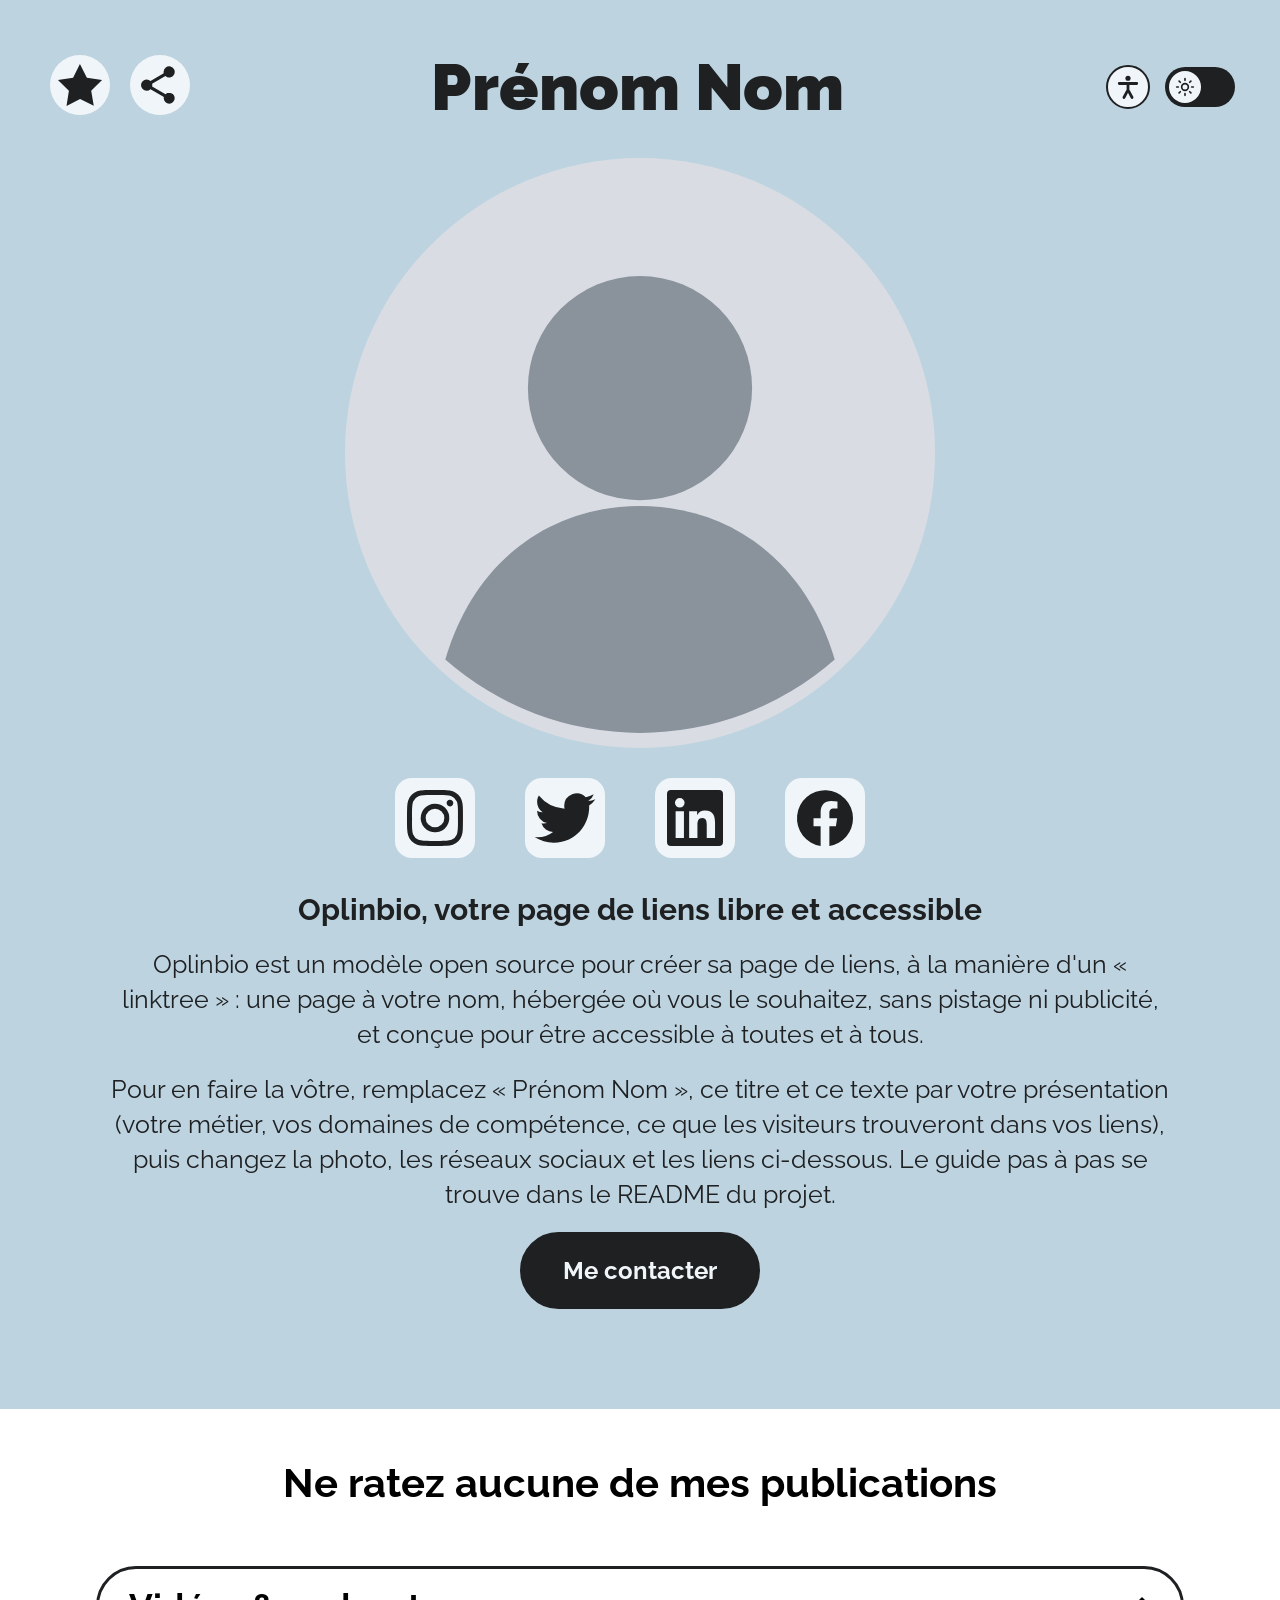
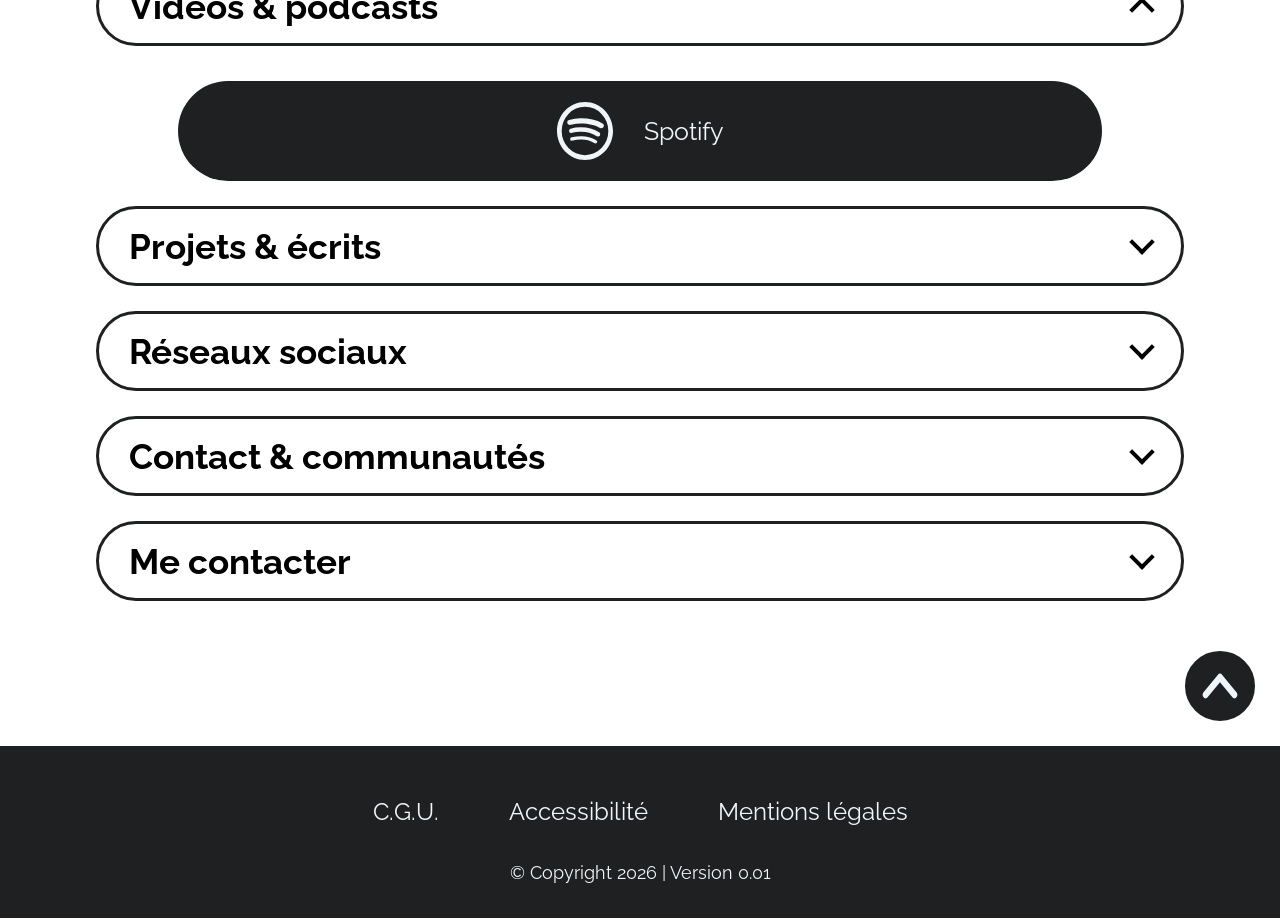
==== commit a3df8292: "Améliorations après relecture : licence, pied de page, pages légales, partage et design Cartes Trell" ====
--- a/index.html
+++ b/index.html
@@ -5,7 +5,7 @@
     <meta charset="UTF-8" />
     <meta http-equiv="X-UA-Compatible" content="IE=edge">
     <meta name="viewport" content="width=device-width, initial-scale=1.0">
-    <meta name="description" content="Page Linktree de Prénom Nom">
+    <meta name="description" content="Page de liens de Prénom Nom, réalisée avec Oplinbio">
     <title>Linktree Prénom Nom</title>
     <link rel="shortcut icon" type="image/svg+xml" href="images/photo-profil.svg">
     <!-- Lien CSS -->
@@ -27,10 +27,13 @@
         </ul>
     </nav>
 
-    <!-- Bouton AccessConfig : contrastes, police adaptée à la dyslexie, interlignage… -->
+    <!-- Barre AccessConfig (optionnelle) : pour afficher le bouton « Paramètres d'accessibilité »
+         dans une barre en haut de page plutôt qu'à côté de l'interrupteur, décommentez ce bloc
+         et supprimez le <div id="accessconfig"> placé dans le bloc « blocSwitch » (un seul par page).
     <div class="barreAccessibilite">
         <div id="accessconfig" data-accessconfig-buttonname="Paramètres d’accessibilité" data-accessconfig-params='{ "Prefix" : "a42-ac", "ContainerClass" : "","ModalCloseButton" : "","ModalTitle" : "","FormFieldset" : "","FormFieldsetLegend" : "","FormRadio" : ""}'></div>
     </div>
+    -->
 
     <!-- HEADER -->
     <header>
@@ -70,8 +73,9 @@
             <h1>Prénom Nom</h1>
         </div>
 
-        <!-- Bouton switch darkmode/lightmode -->
+        <!-- Options d'affichage : paramètres d'accessibilité (AccessConfig) et mode clair/sombre -->
         <div class="blocSwitch">
+            <div id="accessconfig" data-accessconfig-buttonname="Paramètres d’accessibilité" data-accessconfig-params='{ "Prefix" : "a42-ac", "ContainerClass" : "","ModalCloseButton" : "","ModalTitle" : "","FormFieldset" : "","FormFieldsetLegend" : "","FormRadio" : ""}'></div>
             <button type="button" class="interrupteurTheme" id="themeSwitch" role="switch" aria-checked="false" aria-label="Mode sombre" title="Activer ou désactiver le mode sombre">
                 <span class="pisteTheme" aria-hidden="true">
                     <span class="curseurTheme">
@@ -95,19 +99,22 @@
         <div class="contenu">
             <!-- Présentation écrite -->
             <div class="presentation">
-                <!-- Titre de la présentation -->
-                <h2>Votre titre ou accroche</h2>
-
-                <!-- Texte de présentation -->
+                <!-- Titre de la présentation : remplacez-le par votre titre ou votre accroche -->
+                <h2>Oplinbio, votre page de liens libre et accessible</h2>
+
+                <!-- Texte de présentation : remplacez ces paragraphes par votre propre présentation -->
                 <div class="texte">
                     <p>
-                        Présentez-vous en quelques phrases : votre métier, vos domaines
-                        de compétence et ce que les visiteurs trouveront dans vos liens.
+                        Oplinbio est un modèle open source pour créer sa page de liens, à la manière
+                        d'un « linktree » : une page à votre nom, hébergée où vous le souhaitez, sans
+                        pistage ni publicité, et conçue pour être accessible à toutes et à tous.
                     </p>
-                    <br />
                     <p>
-                        Ajoutez un deuxième paragraphe si besoin (parcours, projets,
-                        engagements…), ou supprimez-le.
+                        Pour en faire la vôtre, remplacez « Prénom Nom », ce titre et ce texte par
+                        votre présentation (votre métier, vos domaines de compétence, ce que les
+                        visiteurs trouveront dans vos liens), puis changez la photo, les réseaux
+                        sociaux et les liens ci-dessous. Le guide pas à pas se trouve dans le README
+                        du projet.
                     </p>
                 </div>
 
@@ -220,7 +227,7 @@
                             </div>
                         </a>
                     </li>
-                    <!-- Lien vers Substack (à décommenter pour l'afficher)
+                    <!-- Lien vers Substack -->
                     <li>
                         <a class="boutonLien" href="https://votre-compte.substack.com/" target="_blank" rel="noopener">
                             <div class="substack">
@@ -230,7 +237,63 @@
                             </div>
                         </a>
                     </li>
-                    -->
+                    <!-- Lien vers Medium -->
+                    <li>
+                        <a class="boutonLien" href="https://medium.com/@votre-compte" target="_blank" rel="noopener">
+                            <div class="medium">
+                                <img src="images/logo/logoLien/medium.svg" alt="">
+                                <p>Medium</p>
+                                <span class="sr-only">(nouvel onglet)</span>
+                            </div>
+                        </a>
+                    </li>
+                </ul>
+            </details>
+
+            <!-- Catégorie : Réseaux sociaux -->
+            <details class="categorieLiens">
+                <summary>Réseaux sociaux</summary>
+                <ul class="blocBoutonLien">
+                    <!-- Lien vers Mastodon -->
+                    <li>
+                        <a class="boutonLien" href="https://mastodon.social/@votre-compte" target="_blank" rel="noopener">
+                            <div class="mastodon">
+                                <img src="images/logo/logoLien/mastodon.svg" alt="">
+                                <p>Mastodon</p>
+                                <span class="sr-only">(nouvel onglet)</span>
+                            </div>
+                        </a>
+                    </li>
+                    <!-- Lien vers Bluesky -->
+                    <li>
+                        <a class="boutonLien" href="https://bsky.app/profile/votre-compte.bsky.social" target="_blank" rel="noopener">
+                            <div class="bluesky">
+                                <img src="images/logo/logoLien/bluesky.svg" alt="">
+                                <p>Bluesky</p>
+                                <span class="sr-only">(nouvel onglet)</span>
+                            </div>
+                        </a>
+                    </li>
+                    <!-- Lien vers Threads -->
+                    <li>
+                        <a class="boutonLien" href="https://www.threads.com/@votre-compte" target="_blank" rel="noopener">
+                            <div class="threads">
+                                <img src="images/logo/logoLien/threads.svg" alt="">
+                                <p>Threads</p>
+                                <span class="sr-only">(nouvel onglet)</span>
+                            </div>
+                        </a>
+                    </li>
+                    <!-- Lien vers Reddit -->
+                    <li>
+                        <a class="boutonLien" href="https://www.reddit.com/user/votre-compte" target="_blank" rel="noopener">
+                            <div class="reddit">
+                                <img src="images/logo/logoLien/reddit.svg" alt="">
+                                <p>Reddit</p>
+                                <span class="sr-only">(nouvel onglet)</span>
+                            </div>
+                        </a>
+                    </li>
                 </ul>
             </details>
 
@@ -272,11 +335,8 @@
                     -->
                 </ul>
             </details>
-        </div>
-        <!-- Fin des liens classés par catégorie -->
-
-        <!-- Formulaire de contact dans un accordéon -->
-        <div class="categoriesLiens">
+
+            <!-- Formulaire de contact dans un accordéon (même liste que les catégories : espacement identique) -->
             <details class="categorieLiens" id="contact">
                 <summary>Me contacter</summary>
                 <form class="formulaireContact" action="https://formspree.io/f/VOTRE_ID_FORMSPREE" method="POST">
@@ -301,7 +361,7 @@
                 </form>
             </details>
         </div>
-        <!-- Fin du formulaire de contact -->
+        <!-- Fin des liens classés par catégorie et du formulaire de contact -->
 
         <!-- Bouton haut de page -->
         <div class="blocBoutonHautPage">
@@ -348,6 +408,42 @@
                     </a>
                 </li>
                 <li>
+                    <a id="partageMastodon" href="https://toot.kytta.dev/" target="_blank" rel="noopener">
+                        <svg class="iconePartage" viewBox="0 0 24 24" aria-hidden="true" focusable="false">
+                            <path d="M23.268 5.313c-.35-2.578-2.617-4.61-5.304-5.004C17.51.242 15.792 0 11.813 0h-.03c-3.98 0-4.835.242-5.288.309C3.882.692 1.496 2.518.917 5.127.64 6.412.61 7.837.661 9.143c.074 1.874.088 3.745.26 5.611.118 1.24.325 2.47.62 3.68.55 2.237 2.777 4.098 4.96 4.857 2.336.792 4.849.923 7.256.38.265-.061.527-.132.786-.213.585-.184 1.27-.39 1.774-.753a.057.057 0 0 0 .023-.043v-1.809a.052.052 0 0 0-.02-.041.053.053 0 0 0-.046-.01 20.282 20.282 0 0 1-4.709.545c-2.73 0-3.463-1.284-3.674-1.818a5.593 5.593 0 0 1-.319-1.433.053.053 0 0 1 .066-.054c1.517.363 3.072.546 4.632.546.376 0 .75 0 1.125-.01 1.57-.044 3.224-.124 4.768-.422.038-.008.077-.015.11-.024 2.435-.464 4.753-1.92 4.989-5.604.008-.145.03-1.52.03-1.67.002-.512.167-3.63-.024-5.545zm-3.748 9.195h-2.561V8.29c0-1.309-.55-1.976-1.67-1.976-1.23 0-1.846.79-1.846 2.35v3.403h-2.546V8.663c0-1.56-.617-2.35-1.848-2.35-1.112 0-1.668.668-1.67 1.977v6.218H4.822V8.102c0-1.31.337-2.35 1.011-3.12.696-.77 1.608-1.164 2.74-1.164 1.311 0 2.302.5 2.962 1.498l.638 1.06.638-1.06c.66-.999 1.65-1.498 2.96-1.498 1.13 0 2.043.395 2.74 1.164.675.77 1.012 1.81 1.012 3.12z" />
+                        </svg>
+                        <span>Mastodon</span>
+                        <span class="sr-only">(nouvel onglet)</span>
+                    </a>
+                </li>
+                <li>
+                    <a id="partageBluesky" href="https://bsky.app/intent/compose" target="_blank" rel="noopener">
+                        <svg class="iconePartage" viewBox="0 0 24 24" aria-hidden="true" focusable="false">
+                            <path d="M5.202 2.857C7.954 4.922 10.913 9.11 12 11.358c1.087-2.247 4.046-6.436 6.798-8.501C20.783 1.366 24 .213 24 3.883c0 .732-.42 6.156-.667 7.037-.856 3.061-3.978 3.842-6.755 3.37 4.854.826 6.089 3.562 3.422 6.299-5.065 5.196-7.28-1.304-7.847-2.97-.104-.305-.152-.448-.153-.327 0-.121-.05.022-.153.327-.568 1.666-2.782 8.166-7.847 2.97-2.667-2.737-1.432-5.473 3.422-6.3-2.777.473-5.899-.308-6.755-3.369C.42 10.04 0 4.615 0 3.883c0-3.67 3.217-2.517 5.202-1.026" />
+                        </svg>
+                        <span>Bluesky</span>
+                        <span class="sr-only">(nouvel onglet)</span>
+                    </a>
+                </li>
+                <li>
+                    <a id="partageThreads" href="https://www.threads.com/intent/post" target="_blank" rel="noopener">
+                        <svg class="iconePartage" viewBox="0 0 24 24" aria-hidden="true" focusable="false">
+                            <path d="M18.263 11.097c-.03-3.486-1.92-5.586-5.111-5.586-2.13 0-3.922.963-4.863 2.499l2.062 1.438c.535-.843 1.272-1.543 2.628-1.543 1.528 0 2.318.85 2.544 2.431a15 15 0 0 0-2.236-.173c-4.125 0-6.068 1.867-6.068 4.336s1.943 3.99 4.804 3.99c3.139 0 5.013-2.115 5.781-4.735.798.361 1.348 1.204 1.348 2.47 0 3.387-3.907 5.232-7.22 5.232-4.885 0-8.077-3.207-8.077-8.424 0-6.392 4.223-10.487 9.9-10.487 3.808 0 5.69 1.671 6.97 3.914l2.108-1.475C21.44 2.078 18.331 0 13.663 0 6.227 0 1.168 5.277 1.168 12.934c0 7 4.953 11.066 10.856 11.066 4.878 0 9.809-2.846 9.809-7.716 0-2.545-1.46-4.231-3.569-5.187m-6.33 4.855c-1.077 0-2.026-.512-2.026-1.453 0-1.483 1.822-1.934 3.606-1.934.678 0 1.34.045 1.927.173-.422 1.927-1.671 3.215-3.508 3.214Z" />
+                        </svg>
+                        <span>Threads</span>
+                        <span class="sr-only">(nouvel onglet)</span>
+                    </a>
+                </li>
+                <li>
+                    <a id="partageReddit" href="https://www.reddit.com/submit" target="_blank" rel="noopener">
+                        <svg class="iconePartage" viewBox="0 0 24 24" aria-hidden="true" focusable="false">
+                            <path d="M12 0C5.373 0 0 5.373 0 12c0 3.314 1.343 6.314 3.515 8.485l-2.286 2.286C.775 23.225 1.097 24 1.738 24H12c6.627 0 12-5.373 12-12S18.627 0 12 0Zm4.388 3.199c1.104 0 1.999.895 1.999 1.999 0 1.105-.895 2-1.999 2-.946 0-1.739-.657-1.947-1.539v.002c-1.147.162-2.032 1.15-2.032 2.341v.007c1.776.067 3.4.567 4.686 1.363.473-.363 1.064-.58 1.707-.58 1.547 0 2.802 1.254 2.802 2.802 0 1.117-.655 2.081-1.601 2.531-.088 3.256-3.637 5.876-7.997 5.876-4.361 0-7.905-2.617-7.998-5.87-.954-.447-1.614-1.415-1.614-2.538 0-1.548 1.255-2.802 2.803-2.802.645 0 1.239.218 1.712.585 1.275-.79 2.881-1.291 4.64-1.365v-.01c0-1.663 1.263-3.034 2.88-3.207.188-.911.993-1.595 1.959-1.595Zm-8.085 8.376c-.784 0-1.459.78-1.506 1.797-.047 1.016.64 1.429 1.426 1.429.786 0 1.371-.369 1.418-1.385.047-1.017-.553-1.841-1.338-1.841Zm7.406 0c-.786 0-1.385.824-1.338 1.841.047 1.017.634 1.385 1.418 1.385.785 0 1.473-.413 1.426-1.429-.046-1.017-.721-1.797-1.506-1.797Zm-3.703 4.013c-.974 0-1.907.048-2.77.135-.147.015-.241.168-.183.305.483 1.154 1.622 1.964 2.953 1.964 1.33 0 2.47-.81 2.953-1.964.057-.137-.037-.29-.184-.305-.863-.087-1.795-.135-2.769-.135Z" />
+                        </svg>
+                        <span>Reddit</span>
+                        <span class="sr-only">(nouvel onglet)</span>
+                    </a>
+                </li>
+                <li>
                     <a id="partageWhatsapp" href="https://wa.me/" target="_blank" rel="noopener">
                         <svg class="iconePartage" viewBox="0 0 24 24" aria-hidden="true" focusable="false">
                             <path d="M12 2a10 10 0 0 0-8.6 15.1L2 22l5-1.3A10 10 0 1 0 12 2zm0 18.2a8.2 8.2 0 0 1-4.2-1.1l-.3-.2-3 .8.8-2.9-.2-.3A8.2 8.2 0 1 1 12 20.2zm4.5-6.1c-.2-.1-1.5-.7-1.7-.8s-.4-.1-.6.1-.7.8-.8 1-.3.2-.5.1a6.7 6.7 0 0 1-3.3-2.9c-.2-.4.2-.4.7-1.3a.5.5 0 0 0 0-.5l-.8-1.8c-.2-.5-.4-.4-.6-.4h-.5a1 1 0 0 0-.7.3 3 3 0 0 0-.9 2.2 5.2 5.2 0 0 0 1.1 2.7 11.8 11.8 0 0 0 4.5 4c1.7.7 2.3.8 3.2.6a2.7 2.7 0 0 0 1.8-1.2 2.2 2.2 0 0 0 .1-1.3c0-.1-.2-.2-.5-.3z" />
@@ -386,21 +482,16 @@
         </div>
     </dialog>
 
-    <!-- FOOTER -->
+    <!-- FOOTER : identique sur toutes les pages -->
     <footer>
-        <!-- Liens du footer -->
-        <ul class="listeFooter">
-            <li><a href="CGU.html" title="Conditions générales d'utilisation">CGU</a></li>
-            <!--<li><a href="accessibilite.html">Accessibilité</a></li>-->
-            <li><a href="#contact" title="Ouvrir le formulaire de contact">Me contacter</a></li>
-        </ul>
-
-        <!-- Mention légale -->
-        <div class="copyright">
-            <p>
-                Mentions légales | &copy; Copyright 2023 | Version 0.01
-            </p>
-        </div>
+        <nav aria-label="Informations légales">
+            <ul class="listeFooter">
+                <li><a href="CGU.html" aria-label="C.G.U. : conditions générales d’utilisation">C.G.U.</a></li>
+                <li><a href="accessibilite.html">Accessibilité</a></li>
+                <li><a href="mentions-legales.html">Mentions légales</a></li>
+            </ul>
+        </nav>
+        <p class="copyright">&copy; Copyright 2026 | Version 0.01</p>
     </footer>
     <!-- Lien vers le fichier JS pour les animations-->
     <script src="script.js"></script>
--- a/style.css
+++ b/style.css
@@ -1,18 +1,38 @@
 /* ==========================================================
    Variables de personnalisation
-   Modifiez ces valeurs pour adapter les couleurs et la police
+   Modifiez ces valeurs pour adapter les couleurs et les polices
    du modèle à votre identité visuelle.
    ========================================================== */
 :root {
-    /* Couleurs principales (texte, boutons, fonds) */
-    --couleur-sombre: #1E2022;
+    /* Couleur principale : boutons de liens, en-têtes d'accordéons,
+       pied de page, contours de focus */
+    --couleur-principale: #1E2022;
+
+    /* Couleur secondaire : fond de l'en-tête et de la présentation */
+    --couleur-secondaire: #BDD3E0;
+
+    /* Couleur tertiaire (facultative) : survol des boutons de liens */
+    --couleur-tertiaire: #445D76;
+
+    /* Couleur de la police d'écriture (textes et titres en mode clair) */
+    --couleur-police: #1E2022;
+
+    /* Police des titres (nom, titres de sections, en-têtes d'accordéons) */
+    --police-titres: 'Raleway', sans-serif;
+
+    /* Police du texte et des liens de la zone principale (contenu de la page) */
+    --police-texte-principale: 'Raleway', sans-serif;
+
+    /* Police du texte et des liens de la zone secondaire
+       (en-tête, pied de page, fenêtres et boutons d'options) */
+    --police-texte-secondaire: 'Raleway', sans-serif;
+
+    /* Pensez à charger les polices choisies dans le <head> des pages (lien Google Fonts). */
+
+    /* ---------- Variables complémentaires ---------- */
+
+    /* Couleur claire : texte sur la couleur principale, fonds des boutons ronds et des champs */
     --couleur-claire: #F0F5F9;
-
-    /* Fond de l'en-tête et de la présentation (mode clair) */
-    --couleur-fond-entete: #BDD3E0;
-
-    /* Survol des boutons de liens (mode clair) */
-    --couleur-survol-lien: #445D76;
 
     /* Mode sombre : fond de page et fond de l'en-tête */
     --couleur-fond-sombre: #24292C;
@@ -21,9 +41,6 @@
     /* Survol de l'interrupteur clair/sombre */
     --couleur-survol-interrupteur: #575757;
     --couleur-survol-interrupteur-sombre: #D0D3D5;
-
-    /* Police du site (pensez à charger la police dans le <head> des pages) */
-    --police: 'Raleway', sans-serif;
 }
 
 /* CSS pour la page */
@@ -31,7 +48,38 @@
     padding: 0;
     margin: 0;
     text-decoration: none;
-    font-family: var(--police);
+}
+
+/* Polices : zone principale par défaut, titres, puis zone secondaire */
+body {
+    font-family: var(--police-texte-principale);
+}
+
+button,
+input,
+textarea,
+select {
+    font-family: inherit;
+}
+
+h1,
+h2,
+h3,
+summary {
+    font-family: var(--police-titres);
+}
+
+header,
+footer,
+.barreAccessibilite,
+.fenetrePartage,
+.boutonHaut {
+    font-family: var(--police-texte-secondaire);
+}
+
+header h1,
+.fenetrePartage h2 {
+    font-family: var(--police-titres);
 }
 
 button {
@@ -83,7 +131,7 @@
     z-index: 10;
     padding: 15px 25px;
     border-radius: 20px;
-    background-color: var(--couleur-sombre);
+    background-color: var(--couleur-principale);
     color: var(--couleur-claire);
     font-size: 20px;
     font-weight: 700;
@@ -106,7 +154,7 @@
 .boutonReseaux a:focus-visible,
 .boutonLien:focus-visible,
 .listeFooter a:focus-visible {
-    outline: 3px solid var(--couleur-sombre);
+    outline: 3px solid var(--couleur-principale);
     outline-offset: 4px;
 }
 
@@ -114,34 +162,91 @@
     outline-color: var(--couleur-claire);
 }
 
-/* Barre du bouton AccessConfig (en haut de chaque page) */
+/* Bouton AccessConfig : bouton rond avec un pictogramme d'accessibilité, placé à côté
+   de l'interrupteur clair/sombre. Son texte « Paramètres d'accessibilité » reste lu par
+   les lecteurs d'écran et apparaît en infobulle. */
+#a42-ac-button {
+    position: relative;
+    width: 44px;
+    height: 44px;
+    padding: 0;
+    border: 2px solid var(--couleur-principale);
+    border-radius: 50%;
+    background-color: var(--couleur-claire);
+    font-size: 0;
+}
+
+#a42-ac-button::before {
+    content: "";
+    position: absolute;
+    inset: 6px;
+    background-color: var(--couleur-principale);
+    -webkit-mask: url("data:image/svg+xml,%3Csvg xmlns='http://www.w3.org/2000/svg' viewBox='0 0 24 24' fill='none' stroke='black' stroke-width='2.4' stroke-linecap='round'%3E%3Ccircle cx='12' cy='4.5' r='2.2' fill='black' stroke='none'/%3E%3Cpath d='M4.5 9h15M12 9v5.5M12 14.5l-3.5 6.5M12 14.5l3.5 6.5'/%3E%3C/svg%3E") center / contain no-repeat;
+    mask: url("data:image/svg+xml,%3Csvg xmlns='http://www.w3.org/2000/svg' viewBox='0 0 24 24' fill='none' stroke='black' stroke-width='2.4' stroke-linecap='round'%3E%3Ccircle cx='12' cy='4.5' r='2.2' fill='black' stroke='none'/%3E%3Cpath d='M4.5 9h15M12 9v5.5M12 14.5l-3.5 6.5M12 14.5l3.5 6.5'/%3E%3C/svg%3E") center / contain no-repeat;
+}
+
+#a42-ac-button:hover {
+    background-color: var(--couleur-principale);
+}
+
+#a42-ac-button:hover::before {
+    background-color: var(--couleur-claire);
+}
+
+#a42-ac-button:focus-visible {
+    outline: 3px solid var(--couleur-principale);
+    outline-offset: 3px;
+}
+
+.dark-mode #a42-ac-button {
+    border-color: var(--couleur-claire);
+    background-color: var(--couleur-principale);
+}
+
+.dark-mode #a42-ac-button::before {
+    background-color: var(--couleur-claire);
+}
+
+.dark-mode #a42-ac-button:hover {
+    background-color: var(--couleur-claire);
+}
+
+.dark-mode #a42-ac-button:hover::before {
+    background-color: var(--couleur-principale);
+}
+
+.dark-mode #a42-ac-button:focus-visible {
+    outline-color: var(--couleur-claire);
+}
+
+/* Barre AccessConfig optionnelle (commentée par défaut dans les pages) :
+   le bouton y retrouve son texte visible */
 .barreAccessibilite {
     display: flex;
     justify-content: flex-end;
     padding: 10px 20px;
-    background-color: var(--couleur-sombre);
-}
-
-#a42-ac-button {
+    background-color: var(--couleur-principale);
+}
+
+.barreAccessibilite #a42-ac-button {
+    width: auto;
     min-height: 44px;
     padding: 8px 20px;
-    border: 2px solid var(--couleur-claire);
+    border-color: var(--couleur-claire);
     border-radius: 30px;
-    background-color: var(--couleur-sombre);
-    color: var(--couleur-claire);
-    font-family: var(--police);
+    background-color: var(--couleur-principale);
+    color: var(--couleur-claire);
     font-size: 18px;
     font-weight: 700;
 }
 
-#a42-ac-button:hover {
-    background-color: var(--couleur-claire);
-    color: var(--couleur-sombre);
-}
-
-#a42-ac-button:focus-visible {
-    outline: 3px solid var(--couleur-claire);
-    outline-offset: 3px;
+.barreAccessibilite #a42-ac-button::before {
+    display: none;
+}
+
+.barreAccessibilite #a42-ac-button:hover {
+    background-color: var(--couleur-claire);
+    color: var(--couleur-police);
 }
 
 /* CSS pour le header */
@@ -152,7 +257,7 @@
     align-items: center;
     justify-content: space-between;
     width: calc(100% - 40px);
-    background-color: var(--couleur-fond-entete);
+    background-color: var(--couleur-secondaire);
 }
 
 /* CSS pour les boutons en haut à droite */
@@ -207,22 +312,21 @@
     font-weight: 900;
     font-size: 80px;
     margin: auto 0;
-    color: var(--couleur-sombre);
+    color: var(--couleur-police);
 }
 
 /* CSS pour le bouton switch */
 .blocSwitch {
     width: 300px;
-    height: 50px;
-    display: flex;
+    display: flex;
+    justify-content: flex-end;
     align-items: center;
-    position: relative;
+    gap: 15px;
+    padding-right: 25px;
 }
 
 /* Interrupteur clair/sombre : piste + curseur portant un picto soleil ou lune */
 .interrupteurTheme {
-    position: absolute;
-    right: 25px;
     padding: 0;
     border-radius: 20px;
 }
@@ -233,7 +337,7 @@
     width: 70px;
     height: 40px;
     border-radius: 20px;
-    background: var(--couleur-sombre);
+    background: var(--couleur-principale);
 }
 
 .interrupteurTheme:hover .pisteTheme {
@@ -251,7 +355,7 @@
     height: 32px;
     border-radius: 50%;
     background: var(--couleur-claire);
-    color: var(--couleur-sombre);
+    color: var(--couleur-police);
     transform: translateY(-50%);
 }
 
@@ -289,7 +393,7 @@
 
 .interrupteurTheme[aria-checked="true"] .curseurTheme {
     left: 34px;
-    background: var(--couleur-sombre);
+    background: var(--couleur-principale);
     color: var(--couleur-claire);
 }
 
@@ -303,7 +407,7 @@
 
 /* Contour de focus visible au clavier */
 .interrupteurTheme:focus-visible {
-    outline: 3px solid var(--couleur-sombre);
+    outline: 3px solid var(--couleur-principale);
     outline-offset: 4px;
 }
 
@@ -318,7 +422,7 @@
 .contenu {
     display: flex;
     justify-content: space-between;
-    background-color: var(--couleur-fond-entete);
+    background-color: var(--couleur-secondaire);
     padding: 0 50px 70px 50px;
 }
 
@@ -333,7 +437,7 @@
 .presentation h2 {
     font-size: 50px;
     font-weight: 700;
-    color: var(--couleur-sombre);
+    color: var(--couleur-police);
 }
 
 .presentation p {
@@ -341,7 +445,7 @@
     font-weight: 400;
     margin-top: 20px;
     line-height: 35px;
-    color: var(--couleur-sombre);
+    color: var(--couleur-police);
 }
 
 
@@ -353,9 +457,9 @@
 .boutonAction {
     display: inline-block;
     padding: 18px 40px;
-    border: 3px solid var(--couleur-sombre);
+    border: 3px solid var(--couleur-principale);
     border-radius: 70px;
-    background-color: var(--couleur-sombre);
+    background-color: var(--couleur-principale);
     color: var(--couleur-claire);
     font-size: 24px;
     font-weight: 700;
@@ -363,22 +467,22 @@
 
 .boutonAction:hover {
     background-color: var(--couleur-claire);
-    color: var(--couleur-sombre);
+    color: var(--couleur-police);
 }
 
 .boutonAction:focus-visible {
-    outline: 3px solid var(--couleur-sombre);
+    outline: 3px solid var(--couleur-principale);
     outline-offset: 4px;
 }
 
 .dark-mode .boutonAction {
     border-color: var(--couleur-claire);
     background-color: var(--couleur-claire);
-    color: var(--couleur-sombre);
+    color: var(--couleur-police);
 }
 
 .dark-mode .boutonAction:hover {
-    background-color: var(--couleur-sombre);
+    background-color: var(--couleur-principale);
     color: var(--couleur-claire);
 }
 
@@ -478,7 +582,7 @@
     gap: 20px;
     min-height: 44px;
     padding: 15px 30px;
-    border: 3px solid var(--couleur-sombre);
+    border: 3px solid var(--couleur-principale);
     border-radius: 70px;
     font-size: 35px;
     font-weight: 700;
@@ -515,13 +619,13 @@
 }
 
 .categorieLiens summary:hover {
-    background-color: var(--couleur-sombre);
+    background-color: var(--couleur-principale);
     color: var(--couleur-claire);
 }
 
 /* Contour de focus bien visible pour la navigation au clavier */
 .categorieLiens summary:focus-visible {
-    outline: 3px solid var(--couleur-sombre);
+    outline: 3px solid var(--couleur-principale);
     outline-offset: 4px;
 }
 
@@ -550,8 +654,16 @@
     align-items: center;
     width: 85%;
     height: 100px;
-    background-color: var(--couleur-sombre);
+    background-color: var(--couleur-principale);
     border-radius: 70px;
+}
+
+/* Icônes des liens : même boîte pour toutes, qui ne change pas pendant
+   le changement d'image au survol (sinon le premier clic peut être perdu) */
+.boutonLien img {
+    width: 58px;
+    height: 58px;
+    object-fit: contain;
 }
 
 .boutonLien div {
@@ -564,7 +676,7 @@
 }
 
 .boutonLien:hover {
-    background-color: var(--couleur-survol-lien);
+    background-color: var(--couleur-tertiaire);
 }
 
 /* fin des boutons pour les liens en CSS */
@@ -572,12 +684,14 @@
 /* Fenêtre de partage */
 .fenetrePartage {
     width: min(90vw, 520px);
+    max-height: 90vh;
+    overflow-y: auto;
     margin: auto;
     padding: 0;
-    border: 3px solid var(--couleur-sombre);
+    border: 3px solid var(--couleur-principale);
     border-radius: 30px;
     background-color: var(--couleur-claire);
-    color: var(--couleur-sombre);
+    color: var(--couleur-police);
 }
 
 .fenetrePartage::backdrop {
@@ -607,11 +721,11 @@
     border-radius: 50%;
     font-size: 32px;
     line-height: 1;
-    color: var(--couleur-sombre);
+    color: var(--couleur-police);
 }
 
 .fermerFenetre:hover {
-    background-color: var(--couleur-sombre);
+    background-color: var(--couleur-principale);
     color: var(--couleur-claire);
 }
 
@@ -630,10 +744,10 @@
     width: 100%;
     min-height: 56px;
     padding: 8px 15px;
-    border: 2px solid var(--couleur-sombre);
+    border: 2px solid var(--couleur-principale);
     border-radius: 20px;
     background-color: var(--couleur-claire);
-    color: var(--couleur-sombre);
+    color: var(--couleur-police);
     font-size: 18px;
     font-weight: 600;
     text-align: left;
@@ -642,7 +756,7 @@
 
 .listePartage a:hover,
 .listePartage button:hover {
-    background-color: var(--couleur-sombre);
+    background-color: var(--couleur-principale);
     color: var(--couleur-claire);
 }
 
@@ -671,7 +785,7 @@
 .fermerFenetre:focus-visible,
 .listePartage a:focus-visible,
 .listePartage button:focus-visible {
-    outline: 3px solid var(--couleur-sombre);
+    outline: 3px solid var(--couleur-principale);
     outline-offset: 3px;
 }
 
@@ -693,20 +807,20 @@
 
 .dark-mode .fermerFenetre:hover {
     background-color: var(--couleur-claire);
-    color: var(--couleur-sombre);
+    color: var(--couleur-police);
 }
 
 .dark-mode .listePartage a,
 .dark-mode .listePartage button {
     border-color: var(--couleur-claire);
-    background-color: var(--couleur-sombre);
+    background-color: var(--couleur-principale);
     color: var(--couleur-claire);
 }
 
 .dark-mode .listePartage a:hover,
 .dark-mode .listePartage button:hover {
     background-color: var(--couleur-claire);
-    color: var(--couleur-sombre);
+    color: var(--couleur-police);
 }
 
 .dark-mode .fermerFenetre:focus-visible,
@@ -726,7 +840,7 @@
 
 /* Couleurs du bouton : fond, flèche et contour (inversées au survol) */
 .boutonHautPage {
-    --fondBoutonHaut: var(--couleur-sombre);
+    --fondBoutonHaut: var(--couleur-principale);
     --flecheBoutonHaut: var(--couleur-claire);
     display: block;
     width: 70px;
@@ -735,7 +849,7 @@
     border: none;
     border-radius: 50%;
     background: none;
-    color: var(--couleur-sombre);
+    color: var(--couleur-police);
     cursor: pointer;
 }
 
@@ -758,7 +872,7 @@
 .boutonHautPage:hover,
 .boutonHautPage:focus-visible {
     --fondBoutonHaut: var(--couleur-claire);
-    --flecheBoutonHaut: var(--couleur-sombre);
+    --flecheBoutonHaut: var(--couleur-principale);
 }
 
 /* Contour de focus bien visible pour la navigation au clavier */
@@ -769,22 +883,25 @@
 
 /* Fin bouton haut de page  */
 
+footer {
+    padding: 45px 20px 35px 20px;
+    background-color: var(--couleur-principale);
+}
+
 .listeFooter {
-    background-color: var(--couleur-sombre);
-    font-size: 30px;
+    display: flex;
+    flex-wrap: wrap;
+    justify-content: center;
+    gap: 20px 70px;
+    font-size: 24px;
     font-weight: 400;
-    display: flex;
-    justify-content: space-around;
     text-align: center;
-    padding-top: 20px;
-}
-
-.listeFooter li {
-    width: 200px;
 }
 
 .listeFooter a {
     position: relative;
+    display: inline-block;
+    padding: 6px 0;
     color: var(--couleur-claire);
     text-decoration: none;
 }
@@ -797,24 +914,26 @@
     width: 0;
     height: 2px;
     background-color: var(--couleur-claire);
-    transition: width 0.2s ease-in-out;
     transform: translateX(-50%);
 }
 
-.listeFooter a:hover::before {
+@media (prefers-reduced-motion: no-preference) {
+    .listeFooter a::before {
+        transition: width 0.2s ease-in-out;
+    }
+}
+
+/* Lien de la page en cours : soulignement permanent */
+.listeFooter a:hover::before,
+.listeFooter a[aria-current="page"]::before {
     width: 100%;
-
 }
 
 .copyright {
-    background-color: var(--couleur-sombre);
-    color: var(--couleur-claire);
-    display: flex;
-    align-items: center;
-    justify-content: center;
+    margin-top: 30px;
+    color: var(--couleur-claire);
+    font-size: 18px;
     text-align: center;
-    padding-top: 20px;
-    padding-bottom: 20px;
 }
 
 /* CSS pour le darkmode */
@@ -856,7 +975,7 @@
 
 .dark-mode .categorieLiens summary:hover {
     background-color: var(--couleur-claire);
-    color: var(--couleur-sombre);
+    color: var(--couleur-police);
 }
 
 .dark-mode .categorieLiens summary:focus-visible {
@@ -865,13 +984,13 @@
 
 .dark-mode .boutonHautPage {
     --fondBoutonHaut: var(--couleur-claire);
-    --flecheBoutonHaut: var(--couleur-sombre);
+    --flecheBoutonHaut: var(--couleur-principale);
     color: var(--couleur-claire);
 }
 
 .dark-mode .boutonHautPage:hover,
 .dark-mode .boutonHautPage:focus-visible {
-    --fondBoutonHaut: var(--couleur-sombre);
+    --fondBoutonHaut: var(--couleur-principale);
     --flecheBoutonHaut: var(--couleur-claire);
 }
 
@@ -882,7 +1001,7 @@
 }
 
 .dark-mode .boutonLien:hover p {
-    color: var(--couleur-sombre);
+    color: var(--couleur-police);
 }
 
 .dark-mode .boutonLien:hover .google-forms img {
@@ -915,6 +1034,26 @@
 
 .dark-mode .boutonLien:hover .uncut img {
     content: url(images/logo/logoLien/uncutHover.svg);
+}
+
+.dark-mode .boutonLien:hover .mastodon img {
+    content: url(images/logo/logoLien/mastodonHover.svg);
+}
+
+.dark-mode .boutonLien:hover .bluesky img {
+    content: url(images/logo/logoLien/blueskyHover.svg);
+}
+
+.dark-mode .boutonLien:hover .threads img {
+    content: url(images/logo/logoLien/threadsHover.svg);
+}
+
+.dark-mode .boutonLien:hover .reddit img {
+    content: url(images/logo/logoLien/redditHover.svg);
+}
+
+.dark-mode .boutonLien:hover .medium img {
+    content: url(images/logo/logoLien/mediumHover.svg);
 }
 
 
@@ -1006,7 +1145,7 @@
 
     .boutonLien img {
         width: 40px;
-        height: auto;
+        height: 40px;
     }
 }
 
@@ -1068,8 +1207,8 @@
         width: 55px;
     }
 
-    .interrupteurTheme {
-        right: 5px;
+    .blocSwitch {
+        padding-right: 5px;
     }
 
     .textePublication h2 {
@@ -1118,45 +1257,8 @@
 
 
 
-/* CSS pour le formulaire de contact */
-
-.formulaire {
-    background-color: var(--couleur-fond-entete);
-}
-
-
-.headerFormulaire {
-    display: flex;
-    padding-top: 30px;
-    text-align: center;
-    align-items: center;
-    padding-bottom: 20px;
-
-}
-
-/* Bouton Accueil */
-
-
-.headerFormulaire a {
-    width: 300px;
-}
-
-.boutonAccueil img {
-    width: 80px;
-}
-
-.boutonAccueil:hover img {
-    content: url(images/boutonAccueil/boutonAccueilHover.svg);
-}
-
-/*titre de la page formulaire*/
-.titreFormulaire {
-    color: var(--couleur-sombre);
-    font-size: 50px;
-    font-weight: 800;
-    margin: 0 auto;
-    width: 50%;
-}
+/* CSS du formulaire de contact (accordéon « Me contacter » de la page d'accueil) */
+
 
 form {
     display: flex;
@@ -1174,13 +1276,13 @@
     padding: 30px 30px;
     border-radius: 20px;
     margin-bottom: 20px;
-    border: solid 2px var(--couleur-sombre);
-    color: var(--couleur-sombre);
+    border: solid 2px var(--couleur-principale);
+    color: var(--couleur-police);
     margin: 10px auto;
 }
 
 form input::placeholder {
-    color: var(--couleur-sombre);
+    color: var(--couleur-police);
 }
 
 /*********************************/
@@ -1192,9 +1294,9 @@
     font-size: 20px;
     padding: 30px 30px;
     border-radius: 20px;
-    border-color: var(--couleur-sombre);
-    border: solid 2px var(--couleur-sombre);
-    color: var(--couleur-sombre);
+    border-color: var(--couleur-principale);
+    border: solid 2px var(--couleur-principale);
+    color: var(--couleur-police);
     margin: 10px auto;
 }
 
@@ -1209,7 +1311,7 @@
 }
 
 form textarea::placeholder {
-    color: var(--couleur-sombre);
+    color: var(--couleur-police);
 }
 
 /*****************************/
@@ -1227,13 +1329,13 @@
     margin: auto;
     margin-top: 50px;
     font-weight: 700;
-    border: var(--couleur-sombre) solid 2px;
+    border: var(--couleur-principale) solid 2px;
 }
 
 form button:hover {
     opacity: 80%;
     cursor: pointer;
-    background-color: var(--couleur-sombre);
+    background-color: var(--couleur-principale);
     color: var(--couleur-claire);
 }
 
@@ -1271,131 +1373,195 @@
     font-weight: 400;
     width: 60%;
     margin: 30px auto;
-    color: var(--couleur-sombre);
+    color: var(--couleur-police);
     padding-bottom: 10px;
     border-radius: 20px;
 }
 
 /* CSS pour le darkmode du formulaire */
 
-.dark-mode .formulaire {
+
+
+
+.dark-mode .message {
+    color: var(--couleur-claire);
+}
+
+.dark-mode form input {
+    background-color: var(--couleur-principale);
+    border: solid 2px var(--couleur-claire);
+    color: var(--couleur-claire);
+}
+
+.dark-mode form textarea {
+    background-color: var(--couleur-principale);
+    border: solid 2px var(--couleur-claire);
+    color: var(--couleur-claire);
+}
+
+.dark-mode form input::placeholder {
+    color: var(--couleur-claire);
+}
+
+.dark-mode form textarea::placeholder {
+    color: var(--couleur-claire);
+}
+
+.dark-mode form button {
+    background-color: var(--couleur-principale);
+    border: var(--couleur-claire) solid 2px;
+    color: var(--couleur-claire);
+}
+
+.dark-mode form button:hover {
+    background-color: var(--couleur-claire);
+    color: var(--couleur-police);
+
+}
+
+/* FIn du darkmode pour le formulaire */
+
+/* Fin du CSS du formulaire de contact */
+
+
+/* CSS des pages secondaires (CGU, accessibilité, mentions légales) */
+.pageSecondaire {
+    background-color: var(--couleur-secondaire);
+    color: var(--couleur-police);
+}
+
+.headerCGU {
+    width: auto;
+    display: flex;
+    justify-content: space-between;
+    align-items: center;
+    gap: 20px;
+    padding: 40px 5% 30px 5%;
+}
+
+.boutonAccueil {
+    flex: 0 0 auto;
+}
+
+.boutonAccueil img {
+    display: block;
+    width: 80px;
+    aspect-ratio: 1 / 1;
+}
+
+.boutonAccueil:hover img {
+    content: url(images/boutonAccueil/boutonAccueilHover.svg);
+}
+
+.boutonAccueil:focus-visible {
+    outline: 3px solid var(--couleur-principale);
+    outline-offset: 4px;
+    border-radius: 50%;
+}
+
+.titreCGU {
+    margin: 0 auto;
+    color: var(--couleur-police);
+    font-size: 50px;
+    text-align: center;
+}
+
+.headerCGU .blocSwitch {
+    width: auto;
+}
+
+.mainCGU {
+    max-width: 900px;
+    margin: 0 auto;
+    padding: 20px 5% 60px 5%;
+    color: var(--couleur-police);
+    font-size: 19px;
+    line-height: 1.6;
+}
+
+.mainCGU h2 {
+    margin: 40px 0 15px 0;
+    font-size: 30px;
+}
+
+/* Pas de grande marge au-dessus du premier titre de la page */
+.mainCGU > section:first-of-type > h2:first-child,
+.mainCGU > h2:first-child {
+    margin-top: 0;
+}
+
+.mainCGU h3 {
+    margin: 30px 0 10px 0;
+    font-size: 23px;
+    color: var(--couleur-police);
+}
+
+.mainCGU p {
+    margin-bottom: 15px;
+}
+
+.listeTexte {
+    margin: 0 0 15px 1.5em;
+    list-style: disc;
+}
+
+.listeTexte li {
+    margin-bottom: 8px;
+}
+
+.mainCGU a {
+    color: inherit;
+    text-decoration: underline;
+}
+
+/* Pages secondaires en mode sombre */
+.dark-mode .pageSecondaire {
     background-color: var(--couleur-entete-sombre);
-}
-
-
-
-.dark-mode .message {
-    color: var(--couleur-claire);
-}
-
-.dark-mode form input {
-    background-color: var(--couleur-sombre);
-    border: solid 2px var(--couleur-claire);
-    color: var(--couleur-claire);
-}
-
-.dark-mode form textarea {
-    background-color: var(--couleur-sombre);
-    border: solid 2px var(--couleur-claire);
-    color: var(--couleur-claire);
-}
-
-.dark-mode form input::placeholder {
-    color: var(--couleur-claire);
-}
-
-.dark-mode form textarea::placeholder {
-    color: var(--couleur-claire);
-}
-
-.dark-mode form button {
-    background-color: var(--couleur-sombre);
-    border: var(--couleur-claire) solid 2px;
-    color: var(--couleur-claire);
-}
-
-.dark-mode form button:hover {
-    background-color: var(--couleur-claire);
-    color: var(--couleur-sombre);
-
-}
-
-/* FIn du darkmode pour le formulaire */
-
-/* Responsive du formulaire */
-/*  responsive pour les ecrans inférieurs à 1319px */
-@media (max-width: 1319px) {
-
-    .headerFormulaire .boutonAccueil {
-        width: 100px;
+    color: var(--couleur-claire);
+}
+
+.dark-mode .titreCGU,
+.dark-mode .mainCGU,
+.dark-mode .mainCGU h3 {
+    color: var(--couleur-claire);
+}
+
+.dark-mode .boutonAccueil:focus-visible {
+    outline-color: var(--couleur-claire);
+}
+
+/* Pages secondaires : responsive */
+@media (max-width: 1100px) {
+    .titreCGU {
+        font-size: 38px;
     }
 
     .boutonAccueil img {
-        width: 70px;
-    }
-
-    .blocSwitch {
-        width: 100px;
-    }
-}
-
-@media (max-width: 1100px) {}
-
-/* responsive pour l'équivalent d'un écran de telephone */
+        width: 64px;
+    }
+}
 
 @media (max-width: 600px) {
-    .titreFormulaire {
-        font-size: 40px;
+    .headerCGU {
+        flex-wrap: wrap;
+        padding-top: 25px;
+    }
+
+    .titreCGU {
+        order: 3;
+        width: 100%;
+        font-size: 30px;
     }
 
     .boutonAccueil img {
-        width: 60px;
-    }
-
-}
-
-
-
-/* Fin du CSS pour la page formulaire */
-
-
-/* CSS pour la page CGU */
-.headerCGU{
-    display: flex;
-    justify-content: space-between;
-    padding: 50px auto;
-    width: 90%;
-}
-
-.cgu{
-    background-color: var(--couleur-fond-entete);
-}
-.titreCGU{
-    color: var(--couleur-sombre);
-    margin: 0 auto;
-    font-size: 60px;
-}
-
-.mainCGU{
-    align-items: center;
-    text-align: center;
-    padding: 10px 0px;
-    color: var(--couleur-sombre);
-    width: 80%;
-    margin: 0 auto;
-}
-
-.mainCGU h3{
-    color: var(--couleur-sombre);
-}
-
-/* CSS pour le darkmode */
-
-.dark-mode .cgu{
-    background-color: var(--couleur-entete-sombre);
-    color: var(--couleur-claire);
-}
-
-.dark-mode .mainCGU h3{
-    color: var(--couleur-claire);
-}
+        width: 52px;
+    }
+
+    .mainCGU {
+        font-size: 17px;
+    }
+
+    .mainCGU h2 {
+        font-size: 24px;
+    }
+}
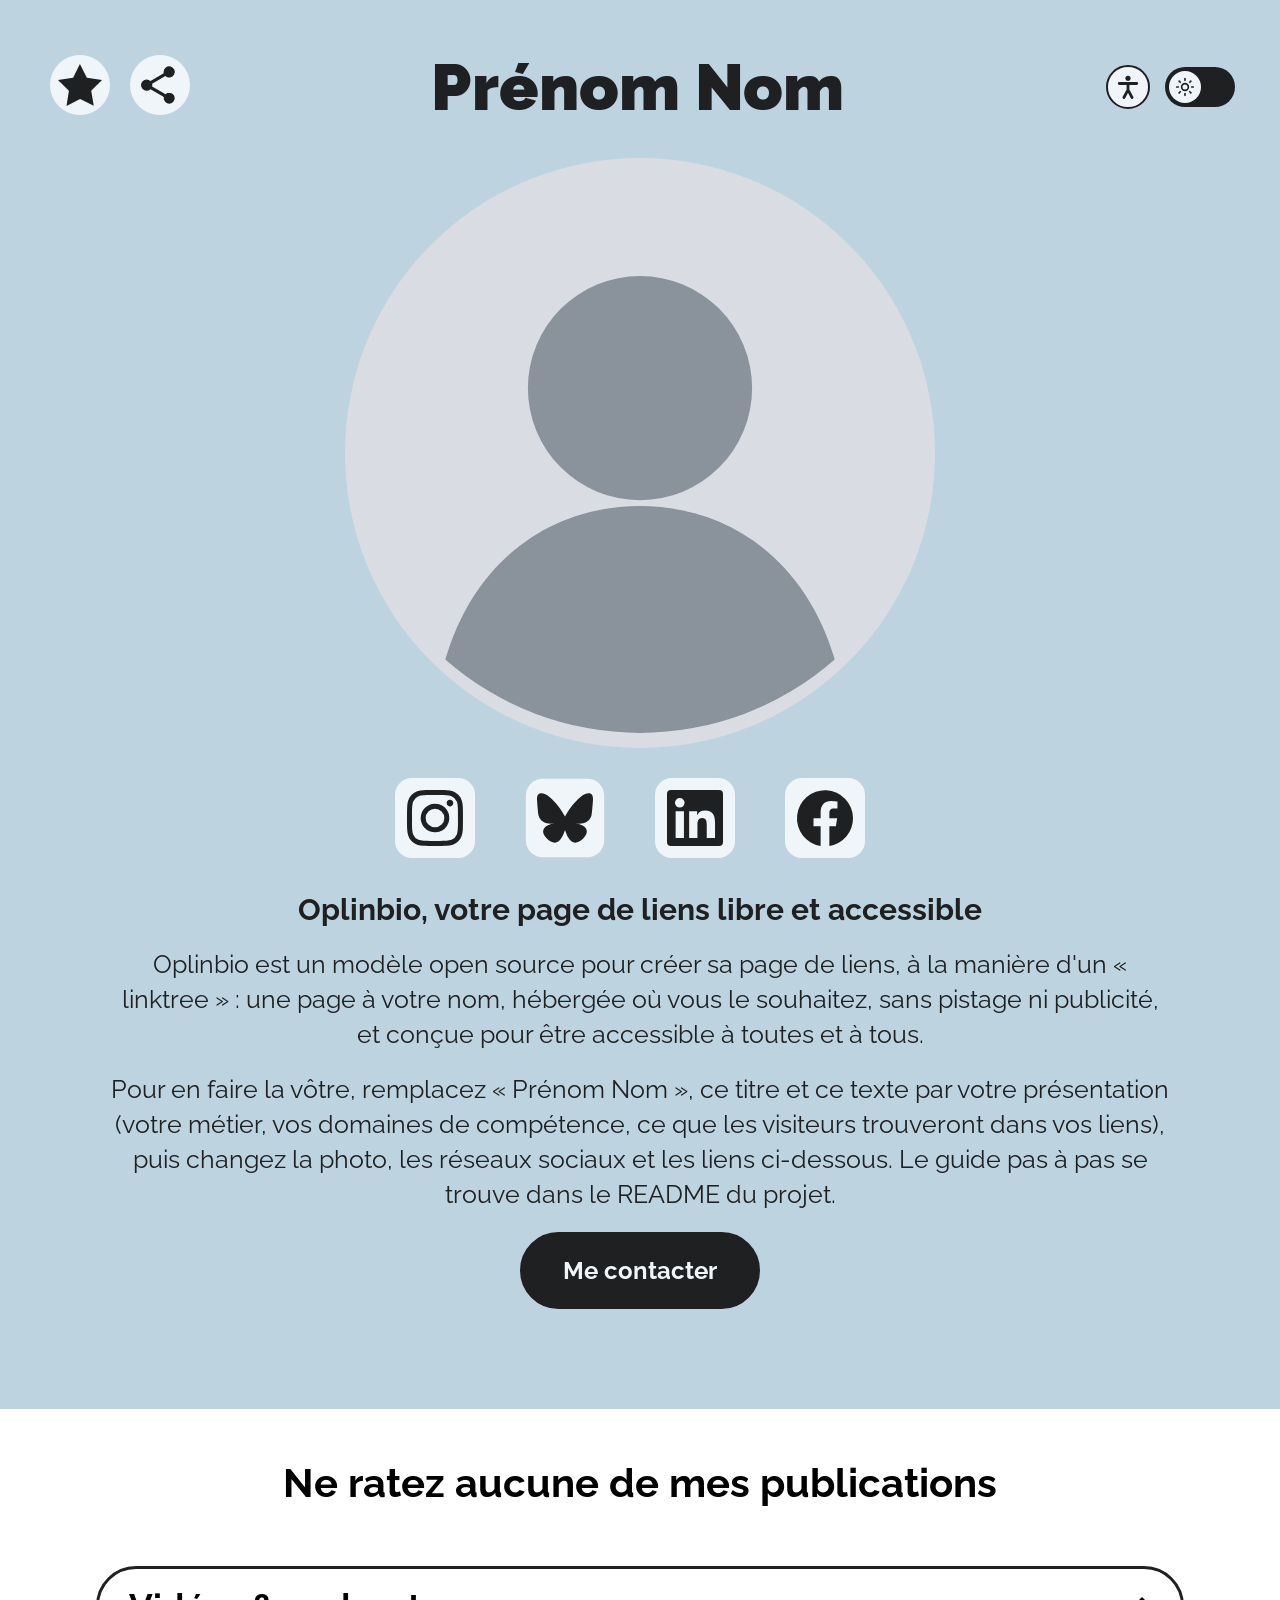
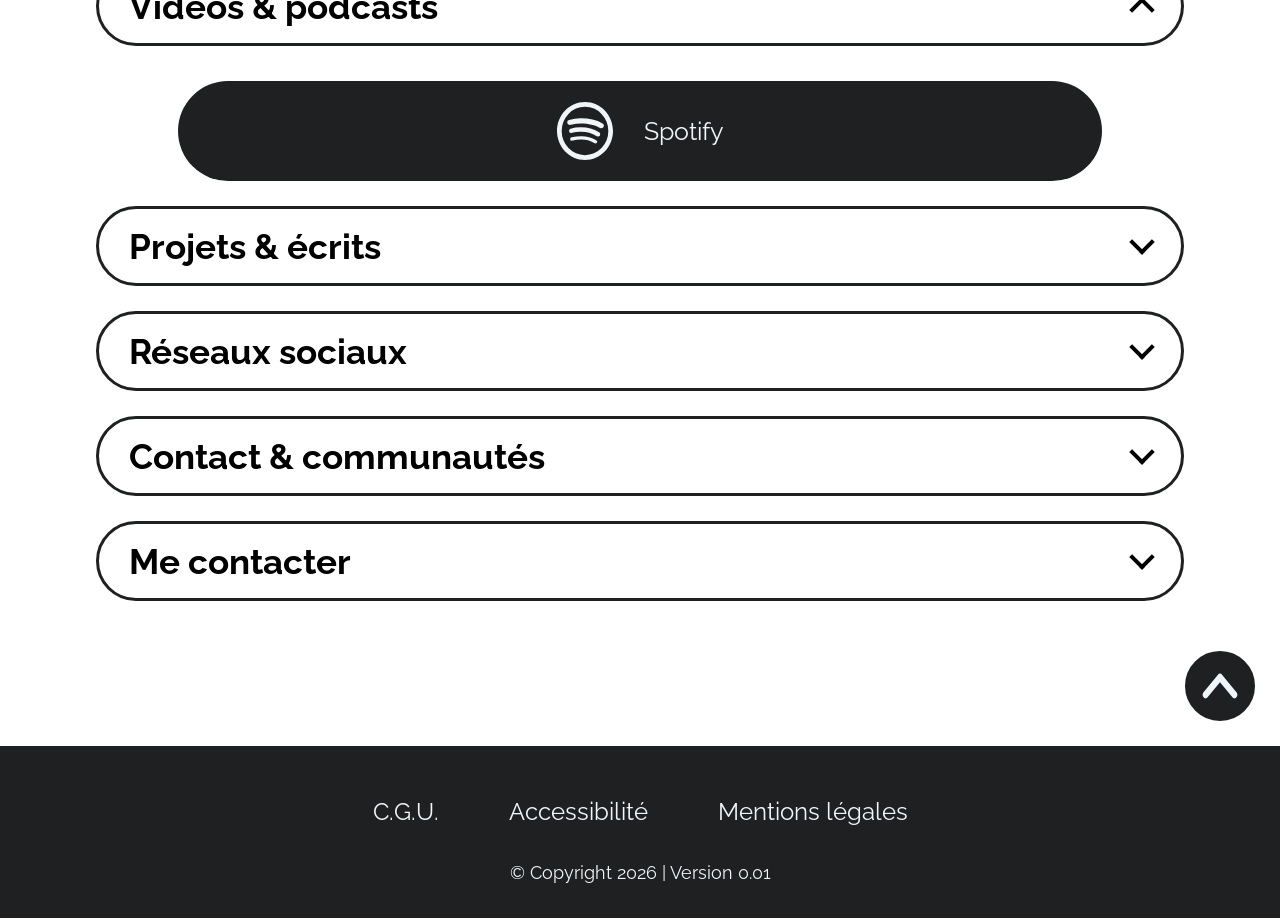
==== commit 86961392: "Retours de revue : variables sans doublons, icônes partagées, réseaux sociaux - Titulaire des droits" ====
--- a/index.html
+++ b/index.html
@@ -131,36 +131,77 @@
                 <img src="images/photo-profil.svg" alt="Photo de profil de Prénom Nom">
             </div>
 
-            <!-- Boutons réseaux sociaux -->
+            <!-- Boutons des réseaux sociaux : les réseaux commentés sont prêts à l'emploi,
+                 décommentez-les (et commentez ceux dont vous n'avez pas besoin). -->
             <ul class="boutonReseaux">
+                <!-- Lien vers Instagram -->
                 <li>
                     <a class="instagram" href="https://www.instagram.com/votre-compte" target="_blank" rel="noopener" title="Instagram (nouvel onglet)">
-                        <!-- Icône pour le lien Instagram -->
                         <img src="images/logo/boutonReseau/instagram.svg" alt="Instagram">
                         <span class="sr-only">(nouvel onglet)</span>
                     </a>
                 </li>
-                <li>
-                    <a class="twitter" href="https://twitter.com/votre-compte" target="_blank" rel="noopener" title="Twitter (nouvel onglet)">
-                        <!-- Icône pour le lien Twitter -->
-                        <img src="images/logo/boutonReseau/twitter.svg" alt="Twitter">
-                        <span class="sr-only">(nouvel onglet)</span>
-                    </a>
-                </li>
+                <!-- Lien vers Bluesky -->
+                <li>
+                    <a class="bluesky" href="https://bsky.app/profile/votre-compte.bsky.social" target="_blank" rel="noopener" title="Bluesky (nouvel onglet)">
+                        <img src="images/logo/boutonReseau/bluesky.svg" alt="Bluesky">
+                        <span class="sr-only">(nouvel onglet)</span>
+                    </a>
+                </li>
+                <!-- Lien vers LinkedIn -->
                 <li>
                     <a class="linkedin" href="https://www.linkedin.com/in/votre-compte" target="_blank" rel="noopener" title="LinkedIn (nouvel onglet)">
-                        <!-- Icône pour le lien LinkedIn -->
                         <img src="images/logo/boutonReseau/linkedin.svg" alt="LinkedIn">
                         <span class="sr-only">(nouvel onglet)</span>
                     </a>
                 </li>
+                <!-- Lien vers Facebook -->
                 <li>
                     <a class="facebook" href="https://www.facebook.com/votre-compte" target="_blank" rel="noopener" title="Facebook (nouvel onglet)">
-                        <!-- Icône pour le lien Facebook -->
                         <img src="images/logo/boutonReseau/facebook.svg" alt="Facebook">
                         <span class="sr-only">(nouvel onglet)</span>
                     </a>
                 </li>
+                <!-- Lien vers X (Twitter) (à décommenter pour l'afficher)
+                <li>
+                    <a class="twitter" href="https://x.com/votre-compte" target="_blank" rel="noopener" title="X (Twitter) (nouvel onglet)">
+                        <img src="images/logo/boutonReseau/twitter.svg" alt="X (Twitter)">
+                        <span class="sr-only">(nouvel onglet)</span>
+                    </a>
+                </li>
+                -->
+                <!-- Lien vers Mastodon (à décommenter pour l'afficher)
+                <li>
+                    <a class="mastodon" href="https://mastodon.social/@votre-compte" target="_blank" rel="noopener" title="Mastodon (nouvel onglet)">
+                        <img src="images/logo/boutonReseau/mastodon.svg" alt="Mastodon">
+                        <span class="sr-only">(nouvel onglet)</span>
+                    </a>
+                </li>
+                -->
+                <!-- Lien vers Threads (à décommenter pour l'afficher)
+                <li>
+                    <a class="threads" href="https://www.threads.com/@votre-compte" target="_blank" rel="noopener" title="Threads (nouvel onglet)">
+                        <img src="images/logo/boutonReseau/threads.svg" alt="Threads">
+                        <span class="sr-only">(nouvel onglet)</span>
+                    </a>
+                </li>
+                -->
+                <!-- Lien vers Reddit (à décommenter pour l'afficher)
+                <li>
+                    <a class="reddit" href="https://www.reddit.com/user/votre-compte" target="_blank" rel="noopener" title="Reddit (nouvel onglet)">
+                        <img src="images/logo/boutonReseau/reddit.svg" alt="Reddit">
+                        <span class="sr-only">(nouvel onglet)</span>
+                    </a>
+                </li>
+                -->
+                <!-- Lien vers WhatsApp (à décommenter pour l'afficher)
+                <li>
+                    <a class="whatsapp" href="https://wa.me/33600000000" target="_blank" rel="noopener" title="WhatsApp (nouvel onglet)">
+                        <img src="images/logo/boutonReseau/whatsapp.svg" alt="WhatsApp">
+                        <span class="sr-only">(nouvel onglet)</span>
+                    </a>
+                </li>
+                -->
             </ul>
         </div>
         <!-- FIN de la présentation -->
@@ -409,45 +450,35 @@
                 </li>
                 <li>
                     <a id="partageMastodon" href="https://toot.kytta.dev/" target="_blank" rel="noopener">
-                        <svg class="iconePartage" viewBox="0 0 24 24" aria-hidden="true" focusable="false">
-                            <path d="M23.268 5.313c-.35-2.578-2.617-4.61-5.304-5.004C17.51.242 15.792 0 11.813 0h-.03c-3.98 0-4.835.242-5.288.309C3.882.692 1.496 2.518.917 5.127.64 6.412.61 7.837.661 9.143c.074 1.874.088 3.745.26 5.611.118 1.24.325 2.47.62 3.68.55 2.237 2.777 4.098 4.96 4.857 2.336.792 4.849.923 7.256.38.265-.061.527-.132.786-.213.585-.184 1.27-.39 1.774-.753a.057.057 0 0 0 .023-.043v-1.809a.052.052 0 0 0-.02-.041.053.053 0 0 0-.046-.01 20.282 20.282 0 0 1-4.709.545c-2.73 0-3.463-1.284-3.674-1.818a5.593 5.593 0 0 1-.319-1.433.053.053 0 0 1 .066-.054c1.517.363 3.072.546 4.632.546.376 0 .75 0 1.125-.01 1.57-.044 3.224-.124 4.768-.422.038-.008.077-.015.11-.024 2.435-.464 4.753-1.92 4.989-5.604.008-.145.03-1.52.03-1.67.002-.512.167-3.63-.024-5.545zm-3.748 9.195h-2.561V8.29c0-1.309-.55-1.976-1.67-1.976-1.23 0-1.846.79-1.846 2.35v3.403h-2.546V8.663c0-1.56-.617-2.35-1.848-2.35-1.112 0-1.668.668-1.67 1.977v6.218H4.822V8.102c0-1.31.337-2.35 1.011-3.12.696-.77 1.608-1.164 2.74-1.164 1.311 0 2.302.5 2.962 1.498l.638 1.06.638-1.06c.66-.999 1.65-1.498 2.96-1.498 1.13 0 2.043.395 2.74 1.164.675.77 1.012 1.81 1.012 3.12z" />
-                        </svg>
+                        <img src="images/logo/boutonReseau/mastodon.svg" alt="">
                         <span>Mastodon</span>
                         <span class="sr-only">(nouvel onglet)</span>
                     </a>
                 </li>
                 <li>
                     <a id="partageBluesky" href="https://bsky.app/intent/compose" target="_blank" rel="noopener">
-                        <svg class="iconePartage" viewBox="0 0 24 24" aria-hidden="true" focusable="false">
-                            <path d="M5.202 2.857C7.954 4.922 10.913 9.11 12 11.358c1.087-2.247 4.046-6.436 6.798-8.501C20.783 1.366 24 .213 24 3.883c0 .732-.42 6.156-.667 7.037-.856 3.061-3.978 3.842-6.755 3.37 4.854.826 6.089 3.562 3.422 6.299-5.065 5.196-7.28-1.304-7.847-2.97-.104-.305-.152-.448-.153-.327 0-.121-.05.022-.153.327-.568 1.666-2.782 8.166-7.847 2.97-2.667-2.737-1.432-5.473 3.422-6.3-2.777.473-5.899-.308-6.755-3.369C.42 10.04 0 4.615 0 3.883c0-3.67 3.217-2.517 5.202-1.026" />
-                        </svg>
+                        <img src="images/logo/boutonReseau/bluesky.svg" alt="">
                         <span>Bluesky</span>
                         <span class="sr-only">(nouvel onglet)</span>
                     </a>
                 </li>
                 <li>
                     <a id="partageThreads" href="https://www.threads.com/intent/post" target="_blank" rel="noopener">
-                        <svg class="iconePartage" viewBox="0 0 24 24" aria-hidden="true" focusable="false">
-                            <path d="M18.263 11.097c-.03-3.486-1.92-5.586-5.111-5.586-2.13 0-3.922.963-4.863 2.499l2.062 1.438c.535-.843 1.272-1.543 2.628-1.543 1.528 0 2.318.85 2.544 2.431a15 15 0 0 0-2.236-.173c-4.125 0-6.068 1.867-6.068 4.336s1.943 3.99 4.804 3.99c3.139 0 5.013-2.115 5.781-4.735.798.361 1.348 1.204 1.348 2.47 0 3.387-3.907 5.232-7.22 5.232-4.885 0-8.077-3.207-8.077-8.424 0-6.392 4.223-10.487 9.9-10.487 3.808 0 5.69 1.671 6.97 3.914l2.108-1.475C21.44 2.078 18.331 0 13.663 0 6.227 0 1.168 5.277 1.168 12.934c0 7 4.953 11.066 10.856 11.066 4.878 0 9.809-2.846 9.809-7.716 0-2.545-1.46-4.231-3.569-5.187m-6.33 4.855c-1.077 0-2.026-.512-2.026-1.453 0-1.483 1.822-1.934 3.606-1.934.678 0 1.34.045 1.927.173-.422 1.927-1.671 3.215-3.508 3.214Z" />
-                        </svg>
+                        <img src="images/logo/boutonReseau/threads.svg" alt="">
                         <span>Threads</span>
                         <span class="sr-only">(nouvel onglet)</span>
                     </a>
                 </li>
                 <li>
                     <a id="partageReddit" href="https://www.reddit.com/submit" target="_blank" rel="noopener">
-                        <svg class="iconePartage" viewBox="0 0 24 24" aria-hidden="true" focusable="false">
-                            <path d="M12 0C5.373 0 0 5.373 0 12c0 3.314 1.343 6.314 3.515 8.485l-2.286 2.286C.775 23.225 1.097 24 1.738 24H12c6.627 0 12-5.373 12-12S18.627 0 12 0Zm4.388 3.199c1.104 0 1.999.895 1.999 1.999 0 1.105-.895 2-1.999 2-.946 0-1.739-.657-1.947-1.539v.002c-1.147.162-2.032 1.15-2.032 2.341v.007c1.776.067 3.4.567 4.686 1.363.473-.363 1.064-.58 1.707-.58 1.547 0 2.802 1.254 2.802 2.802 0 1.117-.655 2.081-1.601 2.531-.088 3.256-3.637 5.876-7.997 5.876-4.361 0-7.905-2.617-7.998-5.87-.954-.447-1.614-1.415-1.614-2.538 0-1.548 1.255-2.802 2.803-2.802.645 0 1.239.218 1.712.585 1.275-.79 2.881-1.291 4.64-1.365v-.01c0-1.663 1.263-3.034 2.88-3.207.188-.911.993-1.595 1.959-1.595Zm-8.085 8.376c-.784 0-1.459.78-1.506 1.797-.047 1.016.64 1.429 1.426 1.429.786 0 1.371-.369 1.418-1.385.047-1.017-.553-1.841-1.338-1.841Zm7.406 0c-.786 0-1.385.824-1.338 1.841.047 1.017.634 1.385 1.418 1.385.785 0 1.473-.413 1.426-1.429-.046-1.017-.721-1.797-1.506-1.797Zm-3.703 4.013c-.974 0-1.907.048-2.77.135-.147.015-.241.168-.183.305.483 1.154 1.622 1.964 2.953 1.964 1.33 0 2.47-.81 2.953-1.964.057-.137-.037-.29-.184-.305-.863-.087-1.795-.135-2.769-.135Z" />
-                        </svg>
+                        <img src="images/logo/boutonReseau/reddit.svg" alt="">
                         <span>Reddit</span>
                         <span class="sr-only">(nouvel onglet)</span>
                     </a>
                 </li>
                 <li>
                     <a id="partageWhatsapp" href="https://wa.me/" target="_blank" rel="noopener">
-                        <svg class="iconePartage" viewBox="0 0 24 24" aria-hidden="true" focusable="false">
-                            <path d="M12 2a10 10 0 0 0-8.6 15.1L2 22l5-1.3A10 10 0 1 0 12 2zm0 18.2a8.2 8.2 0 0 1-4.2-1.1l-.3-.2-3 .8.8-2.9-.2-.3A8.2 8.2 0 1 1 12 20.2zm4.5-6.1c-.2-.1-1.5-.7-1.7-.8s-.4-.1-.6.1-.7.8-.8 1-.3.2-.5.1a6.7 6.7 0 0 1-3.3-2.9c-.2-.4.2-.4.7-1.3a.5.5 0 0 0 0-.5l-.8-1.8c-.2-.5-.4-.4-.6-.4h-.5a1 1 0 0 0-.7.3 3 3 0 0 0-.9 2.2 5.2 5.2 0 0 0 1.1 2.7 11.8 11.8 0 0 0 4.5 4c1.7.7 2.3.8 3.2.6a2.7 2.7 0 0 0 1.8-1.2 2.2 2.2 0 0 0 .1-1.3c0-.1-.2-.2-.5-.3z" />
-                        </svg>
+                        <img src="images/logo/boutonReseau/whatsapp.svg" alt="">
                         <span>WhatsApp</span>
                         <span class="sr-only">(nouvel onglet)</span>
                     </a>
--- a/style.css
+++ b/style.css
@@ -1,33 +1,61 @@
 /* ==========================================================
    Variables de personnalisation
-   Modifiez ces valeurs pour adapter les couleurs et les polices
-   du modèle à votre identité visuelle.
+   Modifiez ces valeurs pour adapter les couleurs, les polices et
+   les formes du modèle à votre identité visuelle. Les variables qui
+   reprennent une autre variable (var) ou en sont calculées (calc)
+   suivent automatiquement ses changements.
    ========================================================== */
 :root {
+    /* ---------- Couleurs ---------- */
+
     /* Couleur principale : boutons de liens, en-têtes d'accordéons,
        pied de page, contours de focus */
     --couleur-principale: #1E2022;
 
-    /* Couleur secondaire : fond de l'en-tête et de la présentation */
+    /* Couleur secondaire : fond de l'en-tête, de la présentation et des pages secondaires */
     --couleur-secondaire: #BDD3E0;
 
     /* Couleur tertiaire (facultative) : survol des boutons de liens */
     --couleur-tertiaire: #445D76;
 
-    /* Couleur de la police d'écriture (textes et titres en mode clair) */
-    --couleur-police: #1E2022;
+    /* Couleur de la police d'écriture : par défaut, la couleur principale */
+    --couleur-police: var(--couleur-principale);
+
+    /* ---------- Polices ---------- */
+    /* Pensez à charger les polices choisies dans le <head> des pages (lien Google Fonts). */
 
     /* Police des titres (nom, titres de sections, en-têtes d'accordéons) */
     --police-titres: 'Raleway', sans-serif;
 
-    /* Police du texte et des liens de la zone principale (contenu de la page) */
-    --police-texte-principale: 'Raleway', sans-serif;
-
-    /* Police du texte et des liens de la zone secondaire
-       (en-tête, pied de page, fenêtres et boutons d'options) */
-    --police-texte-secondaire: 'Raleway', sans-serif;
-
-    /* Pensez à charger les polices choisies dans le <head> des pages (lien Google Fonts). */
+    /* Police du texte et des liens de la zone principale (contenu de la page) :
+       par défaut, la même que les titres */
+    --police-texte-principale: var(--police-titres);
+
+    /* Police du texte et des liens de la zone secondaire (en-tête, pied de page,
+       fenêtres et boutons d'options) : par défaut, la même que la zone principale */
+    --police-texte-secondaire: var(--police-texte-principale);
+
+    /* ---------- Formes et tailles ---------- */
+
+    /* Arrondi des champs, boutons de partage, interrupteur… */
+    --arrondi: 20px;
+    /* Arrondi des boutons en forme de pilule (liens, accordéons, appel à l'action) */
+    --arrondi-pilule: calc(var(--arrondi) * 3.5);
+
+    /* Contour de focus clavier : épaisseur et décalage */
+    --epaisseur-focus: 3px;
+    --decalage-focus: 4px;
+
+    /* Taille minimale d'une cible tactile (bouton, lien) */
+    --taille-cible: 44px;
+
+    /* Icônes des boutons de liens (réduites sur tablette et mobile) */
+    --taille-icone-lien: 58px;
+
+    /* Champs du formulaire de contact : largeur, marge intérieure et bordure */
+    --largeur-champ: 70%;
+    --marge-champ: 30px;
+    --bordure-champ: 2px;
 
     /* ---------- Variables complémentaires ---------- */
 
@@ -130,7 +158,7 @@
     left: 20px;
     z-index: 10;
     padding: 15px 25px;
-    border-radius: 20px;
+    border-radius: var(--arrondi);
     background-color: var(--couleur-principale);
     color: var(--couleur-claire);
     font-size: 20px;
@@ -139,7 +167,7 @@
 
 .liensEvitement a:focus {
     top: 10px;
-    outline: 3px solid var(--couleur-claire);
+    outline: var(--epaisseur-focus) solid var(--couleur-claire);
     outline-offset: -6px;
 }
 
@@ -154,8 +182,8 @@
 .boutonReseaux a:focus-visible,
 .boutonLien:focus-visible,
 .listeFooter a:focus-visible {
-    outline: 3px solid var(--couleur-principale);
-    outline-offset: 4px;
+    outline: var(--epaisseur-focus) solid var(--couleur-principale);
+    outline-offset: var(--decalage-focus);
 }
 
 .listeFooter a:focus-visible {
@@ -167,8 +195,8 @@
    les lecteurs d'écran et apparaît en infobulle. */
 #a42-ac-button {
     position: relative;
-    width: 44px;
-    height: 44px;
+    width: var(--taille-cible);
+    height: var(--taille-cible);
     padding: 0;
     border: 2px solid var(--couleur-principale);
     border-radius: 50%;
@@ -194,8 +222,8 @@
 }
 
 #a42-ac-button:focus-visible {
-    outline: 3px solid var(--couleur-principale);
-    outline-offset: 3px;
+    outline: var(--epaisseur-focus) solid var(--couleur-principale);
+    outline-offset: calc(var(--decalage-focus) - 1px);
 }
 
 .dark-mode #a42-ac-button {
@@ -230,7 +258,7 @@
 
 .barreAccessibilite #a42-ac-button {
     width: auto;
-    min-height: 44px;
+    min-height: var(--taille-cible);
     padding: 8px 20px;
     border-color: var(--couleur-claire);
     border-radius: 30px;
@@ -328,7 +356,7 @@
 /* Interrupteur clair/sombre : piste + curseur portant un picto soleil ou lune */
 .interrupteurTheme {
     padding: 0;
-    border-radius: 20px;
+    border-radius: var(--arrondi);
 }
 
 .pisteTheme {
@@ -336,7 +364,7 @@
     display: block;
     width: 70px;
     height: 40px;
-    border-radius: 20px;
+    border-radius: var(--arrondi);
     background: var(--couleur-principale);
 }
 
@@ -407,8 +435,8 @@
 
 /* Contour de focus visible au clavier */
 .interrupteurTheme:focus-visible {
-    outline: 3px solid var(--couleur-principale);
-    outline-offset: 4px;
+    outline: var(--epaisseur-focus) solid var(--couleur-principale);
+    outline-offset: var(--decalage-focus);
 }
 
 .dark-mode .interrupteurTheme:focus-visible {
@@ -458,7 +486,7 @@
     display: inline-block;
     padding: 18px 40px;
     border: 3px solid var(--couleur-principale);
-    border-radius: 70px;
+    border-radius: var(--arrondi-pilule);
     background-color: var(--couleur-principale);
     color: var(--couleur-claire);
     font-size: 24px;
@@ -471,8 +499,8 @@
 }
 
 .boutonAction:focus-visible {
-    outline: 3px solid var(--couleur-principale);
-    outline-offset: 4px;
+    outline: var(--epaisseur-focus) solid var(--couleur-principale);
+    outline-offset: var(--decalage-focus);
 }
 
 .dark-mode .boutonAction {
@@ -525,20 +553,42 @@
     height: auto;
 }
 
-.instagram :hover {
+/* Survol des boutons de réseaux sociaux (limité à la liste .boutonReseaux,
+   car les mêmes classes servent aussi aux boutons de liens) */
+.boutonReseaux .instagram img:hover {
     content: url(images/logo/boutonReseau/instagramHover.svg);
 }
 
-.twitter :hover {
+.boutonReseaux .bluesky img:hover {
+    content: url(images/logo/boutonReseau/blueskyHover.svg);
+}
+
+.boutonReseaux .linkedin img:hover {
+    content: url(images/logo/boutonReseau/linkedinHover.svg);
+}
+
+.boutonReseaux .facebook img:hover {
+    content: url(images/logo/boutonReseau/facebookHover.svg);
+}
+
+.boutonReseaux .twitter img:hover {
     content: url(images/logo/boutonReseau/twitterHover.svg);
 }
 
-.linkedin :hover {
-    content: url(images/logo/boutonReseau/linkedinHover.svg);
-}
-
-.facebook :hover {
-    content: url(images/logo/boutonReseau/facebookHover.svg);
+.boutonReseaux .mastodon img:hover {
+    content: url(images/logo/boutonReseau/mastodonHover.svg);
+}
+
+.boutonReseaux .threads img:hover {
+    content: url(images/logo/boutonReseau/threadsHover.svg);
+}
+
+.boutonReseaux .reddit img:hover {
+    content: url(images/logo/boutonReseau/redditHover.svg);
+}
+
+.boutonReseaux .whatsapp img:hover {
+    content: url(images/logo/boutonReseau/whatsappHover.svg);
 }
 
 
@@ -580,10 +630,10 @@
     justify-content: space-between;
     align-items: center;
     gap: 20px;
-    min-height: 44px;
+    min-height: var(--taille-cible);
     padding: 15px 30px;
     border: 3px solid var(--couleur-principale);
-    border-radius: 70px;
+    border-radius: var(--arrondi-pilule);
     font-size: 35px;
     font-weight: 700;
     cursor: pointer;
@@ -625,8 +675,8 @@
 
 /* Contour de focus bien visible pour la navigation au clavier */
 .categorieLiens summary:focus-visible {
-    outline: 3px solid var(--couleur-principale);
-    outline-offset: 4px;
+    outline: var(--epaisseur-focus) solid var(--couleur-principale);
+    outline-offset: var(--decalage-focus);
 }
 
 .categorieLiens[open] summary {
@@ -655,14 +705,14 @@
     width: 85%;
     height: 100px;
     background-color: var(--couleur-principale);
-    border-radius: 70px;
+    border-radius: var(--arrondi-pilule);
 }
 
 /* Icônes des liens : même boîte pour toutes, qui ne change pas pendant
    le changement d'image au survol (sinon le premier clic peut être perdu) */
 .boutonLien img {
-    width: 58px;
-    height: 58px;
+    width: var(--taille-icone-lien);
+    height: var(--taille-icone-lien);
     object-fit: contain;
 }
 
@@ -716,8 +766,8 @@
 }
 
 .fermerFenetre {
-    width: 44px;
-    height: 44px;
+    width: var(--taille-cible);
+    height: var(--taille-cible);
     border-radius: 50%;
     font-size: 32px;
     line-height: 1;
@@ -745,7 +795,7 @@
     min-height: 56px;
     padding: 8px 15px;
     border: 2px solid var(--couleur-principale);
-    border-radius: 20px;
+    border-radius: var(--arrondi);
     background-color: var(--couleur-claire);
     color: var(--couleur-police);
     font-size: 18px;
@@ -785,8 +835,8 @@
 .fermerFenetre:focus-visible,
 .listePartage a:focus-visible,
 .listePartage button:focus-visible {
-    outline: 3px solid var(--couleur-principale);
-    outline-offset: 3px;
+    outline: var(--epaisseur-focus) solid var(--couleur-principale);
+    outline-offset: calc(var(--decalage-focus) - 1px);
 }
 
 /* Fenêtre de partage en mode sombre */
@@ -877,8 +927,8 @@
 
 /* Contour de focus bien visible pour la navigation au clavier */
 .boutonHautPage:focus-visible {
-    outline: 3px solid currentColor;
-    outline-offset: 4px;
+    outline: var(--epaisseur-focus) solid currentColor;
+    outline-offset: var(--decalage-focus);
 }
 
 /* Fin bouton haut de page  */
@@ -1144,8 +1194,8 @@
     }
 
     .boutonLien img {
-        width: 40px;
-        height: 40px;
+        width: calc(var(--taille-icone-lien) * 0.7);
+        height: calc(var(--taille-icone-lien) * 0.7);
     }
 }
 
@@ -1271,12 +1321,12 @@
 /*Zone pour entrer le nom , prenom , email*/
 form input {
     background-color: var(--couleur-claire);
-    width: 70%;
+    width: var(--largeur-champ);
     font-size: 20px;
-    padding: 30px 30px;
-    border-radius: 20px;
+    padding: var(--marge-champ);
+    border-radius: var(--arrondi);
     margin-bottom: 20px;
-    border: solid 2px var(--couleur-principale);
+    border: solid var(--bordure-champ) var(--couleur-principale);
     color: var(--couleur-police);
     margin: 10px auto;
 }
@@ -1290,12 +1340,11 @@
 /*Zone pour Entrer le message */
 form textarea {
     background-color: var(--couleur-claire);
-    width: 70%;
+    width: var(--largeur-champ);
     font-size: 20px;
-    padding: 30px 30px;
-    border-radius: 20px;
-    border-color: var(--couleur-principale);
-    border: solid 2px var(--couleur-principale);
+    padding: var(--marge-champ);
+    border-radius: var(--arrondi);
+    border: solid var(--bordure-champ) var(--couleur-principale);
     color: var(--couleur-police);
     margin: 10px auto;
 }
@@ -1321,7 +1370,7 @@
 
 form button {
     background-color: var(--couleur-claire);
-    border-radius: 20px;
+    border-radius: var(--arrondi);
     font-size: 20px;
     padding: 20px 18px;
     text-align: center;
@@ -1343,8 +1392,8 @@
 
 /* Formulaire de contact intégré à la page d'accueil (accordéon) */
 .formulaireContact label {
-    /* même largeur que les champs : 70 % + marges intérieures (2 × 30 px) + bordures */
-    width: calc(70% + 64px);
+    /* même largeur que les champs : largeur + marges intérieures + bordures */
+    width: calc(var(--largeur-champ) + 2 * var(--marge-champ) + 2 * var(--bordure-champ));
     margin: 20px auto 0 auto;
     font-size: 22px;
     font-weight: 700;
@@ -1352,17 +1401,17 @@
 
 .formulaireContact input:focus-visible,
 .formulaireContact textarea:focus-visible {
-    outline: 3px solid currentColor;
-    outline-offset: 2px;
+    outline: var(--epaisseur-focus) solid currentColor;
+    outline-offset: calc(var(--decalage-focus) / 2);
 }
 
 .formulaireContact .message {
-    width: 70%;
+    width: var(--largeur-champ);
 }
 
 .formulaireContact button:focus-visible {
-    outline: 3px solid currentColor;
-    outline-offset: 4px;
+    outline: var(--epaisseur-focus) solid currentColor;
+    outline-offset: var(--decalage-focus);
 }
 
 /* CSS pour le message d'avertissement */
@@ -1375,7 +1424,7 @@
     margin: 30px auto;
     color: var(--couleur-police);
     padding-bottom: 10px;
-    border-radius: 20px;
+    border-radius: var(--arrondi);
 }
 
 /* CSS pour le darkmode du formulaire */
@@ -1389,13 +1438,13 @@
 
 .dark-mode form input {
     background-color: var(--couleur-principale);
-    border: solid 2px var(--couleur-claire);
+    border: solid var(--bordure-champ) var(--couleur-claire);
     color: var(--couleur-claire);
 }
 
 .dark-mode form textarea {
     background-color: var(--couleur-principale);
-    border: solid 2px var(--couleur-claire);
+    border: solid var(--bordure-champ) var(--couleur-claire);
     color: var(--couleur-claire);
 }
 
@@ -1454,8 +1503,8 @@
 }
 
 .boutonAccueil:focus-visible {
-    outline: 3px solid var(--couleur-principale);
-    outline-offset: 4px;
+    outline: var(--epaisseur-focus) solid var(--couleur-principale);
+    outline-offset: var(--decalage-focus);
     border-radius: 50%;
 }
 
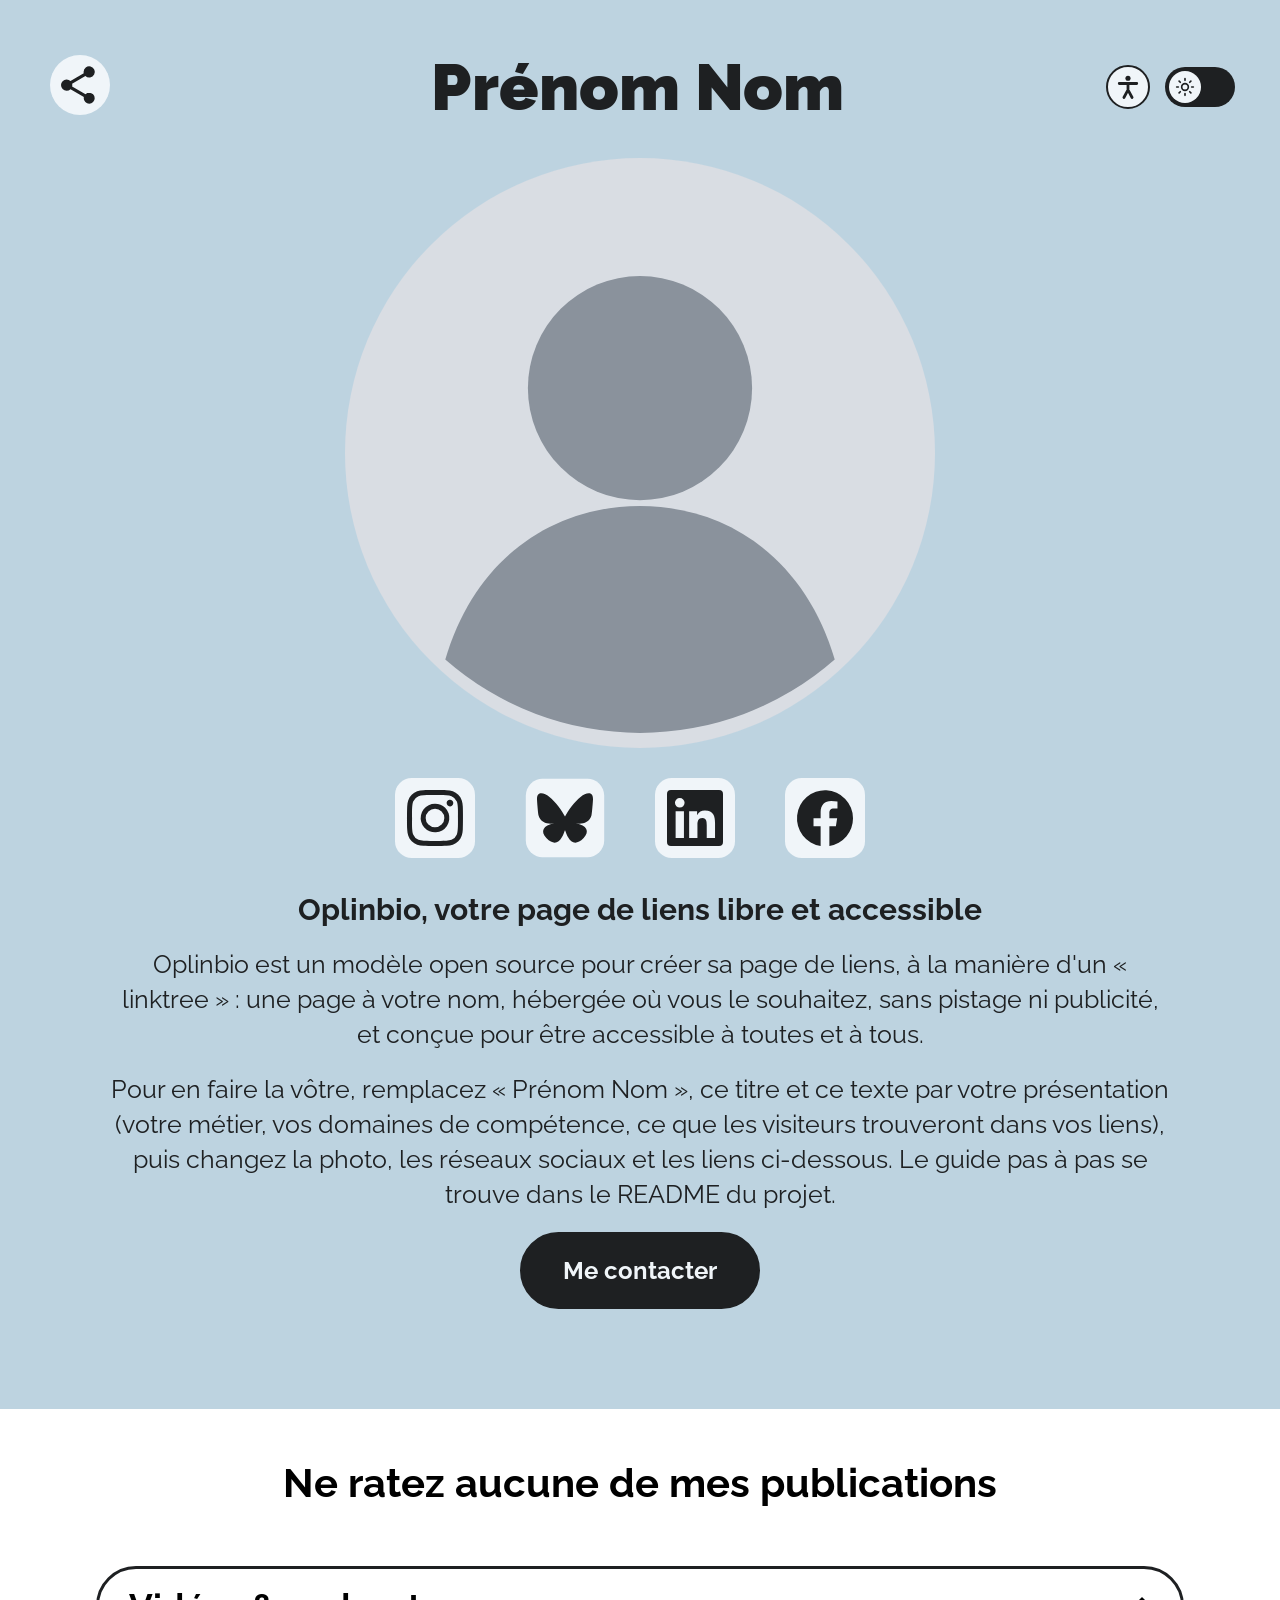
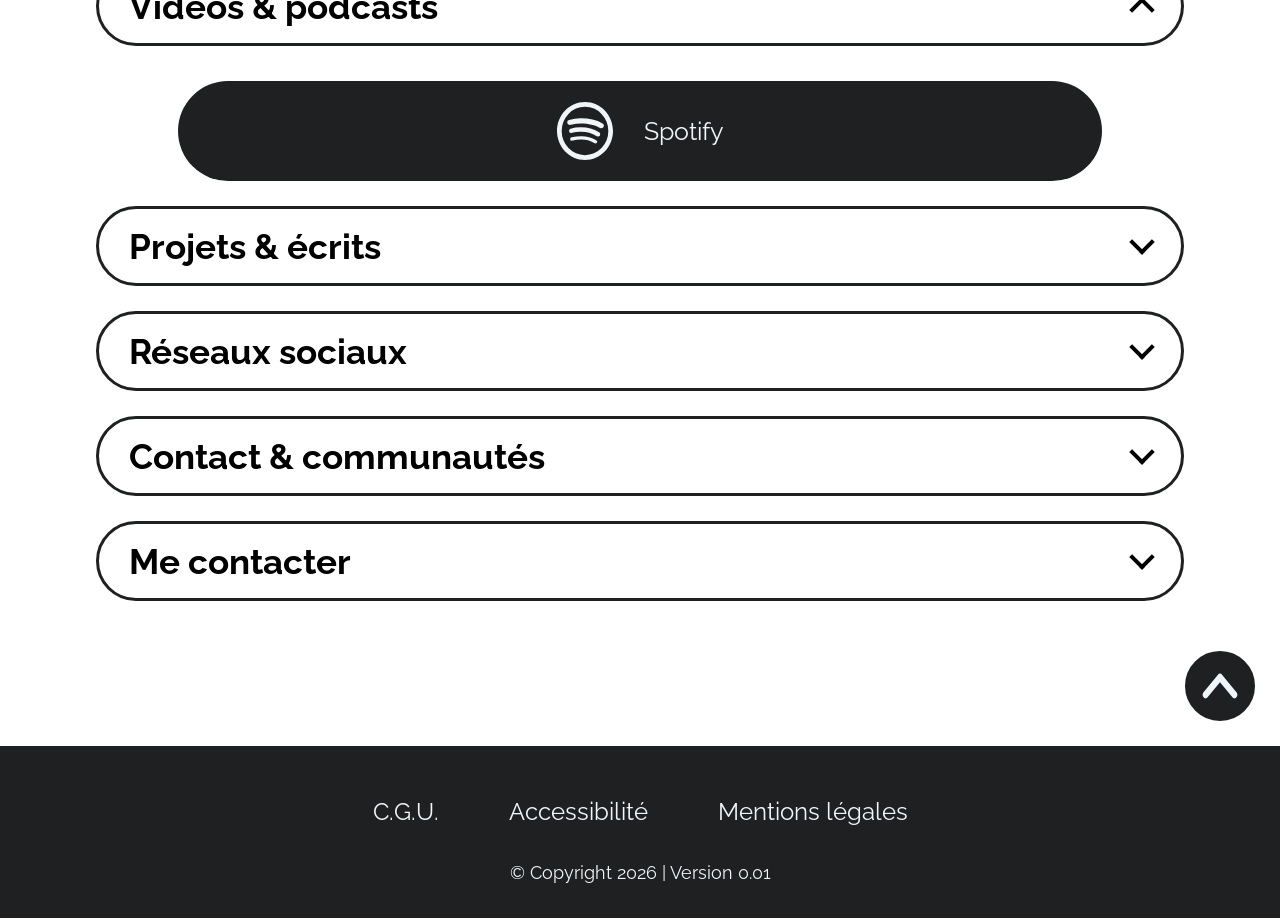
==== commit 12a6e443: "Remplacer le bouton Favoris par la rubrique « Garder cette page » - Suppression du bouton étoile de " ====
--- a/index.html
+++ b/index.html
@@ -8,6 +8,10 @@
     <meta name="description" content="Page de liens de Prénom Nom, réalisée avec Oplinbio">
     <title>Linktree Prénom Nom</title>
     <link rel="shortcut icon" type="image/svg+xml" href="images/photo-profil.svg">
+    <!-- Installation sur l'appareil (application web) : manifeste, icône iOS et couleur de la barre du navigateur -->
+    <link rel="manifest" href="site.webmanifest">
+    <link rel="apple-touch-icon" href="images/icones/apple-touch-icon.png">
+    <meta name="theme-color" content="#BDD3E0">
     <!-- Lien CSS -->
     <link rel="stylesheet" href="style.css">
     <!-- AccessConfig : paramètres d'affichage pour les visiteurs (après style.css pour pouvoir le surcharger) -->
@@ -48,12 +52,6 @@
                     </a>
                 </li>
                 -->
-                <li>
-                    <button type="button" class="favori" onclick="favoris()" aria-label="Ajouter la page aux favoris" title="Ajouter la page aux favoris">
-                        <!-- Icône pour le bouton Favori -->
-                        <img src="images/logo/boutonRond/favori.svg" alt="">
-                    </button>
-                </li>
                 <li>
                     <button type="button" id="shareButton" class="partager" onclick="ouvrirPartage()" aria-label="Partager la page" aria-haspopup="dialog" title="Partager la page">
                         <!-- Icône pour le bouton Partager -->
@@ -510,6 +508,20 @@
             </ul>
             <!-- Message lu par les lecteurs d'écran après la copie du lien -->
             <p class="messagePartage" id="messagePartage" role="status"></p>
+            <!-- Garder cette page : aide pour l'ajouter aux favoris (texte adapté à l'appareil par script.js)
+                 et bouton d'installation, affiché seulement si le navigateur le propose -->
+            <section class="garderPage" aria-labelledby="titreGarder">
+                <h3 id="titreGarder">Garder cette page</h3>
+                <p id="aideFavoris">Pour la retrouver facilement, ajoutez-la à vos favoris&nbsp;: appuyez sur <kbd>Ctrl</kbd> + <kbd>D</kbd> (<kbd>⌘</kbd> + <kbd>D</kbd> sur Mac) ou utilisez le menu de votre navigateur.</p>
+                <p id="installerItem" hidden>
+                    <button type="button" id="boutonInstaller" onclick="installerApplication()">
+                        <svg class="iconePartage" viewBox="0 0 24 24" aria-hidden="true" focusable="false">
+                            <path d="M11 3h2v9.6l3.3-3.3 1.4 1.4L12 16.4l-5.7-5.7 1.4-1.4 3.3 3.3zM4 18h16v2H4z" />
+                        </svg>
+                        <span>Installer sur l'appareil</span>
+                    </button>
+                </p>
+            </section>
         </div>
     </dialog>
 
--- a/style.css
+++ b/style.css
@@ -321,11 +321,6 @@
 
 }
 
-.favori :hover {
-    content: url(images/logo/boutonRond/favoriHover.svg);
-
-}
-
 .partager :hover {
     content: url(images/logo/boutonRond/partagerHover.svg);
 
@@ -787,7 +782,8 @@
 }
 
 .listePartage a,
-.listePartage button {
+.listePartage button,
+.garderPage button {
     display: flex;
     align-items: center;
     gap: 12px;
@@ -805,7 +801,8 @@
 }
 
 .listePartage a:hover,
-.listePartage button:hover {
+.listePartage button:hover,
+.garderPage button:hover {
     background-color: var(--couleur-principale);
     color: var(--couleur-claire);
 }
@@ -832,9 +829,32 @@
     display: none;
 }
 
+/* Rubrique « Garder cette page » de la fenêtre de partage */
+.garderPage {
+    margin-top: 25px;
+    padding-top: 20px;
+    border-top: 2px solid currentColor;
+}
+
+.garderPage h3 {
+    font-size: 22px;
+    font-weight: 700;
+    margin-bottom: 10px;
+}
+
+.garderPage p {
+    font-size: 18px;
+    line-height: 1.5;
+}
+
+.garderPage #installerItem {
+    margin-top: 15px;
+}
+
 .fermerFenetre:focus-visible,
 .listePartage a:focus-visible,
-.listePartage button:focus-visible {
+.listePartage button:focus-visible,
+.garderPage button:focus-visible {
     outline: var(--epaisseur-focus) solid var(--couleur-principale);
     outline-offset: calc(var(--decalage-focus) - 1px);
 }
@@ -847,7 +867,8 @@
 }
 
 .dark-mode .enteteFenetre h2,
-.dark-mode .messagePartage {
+.dark-mode .messagePartage,
+.dark-mode .garderPage {
     color: var(--couleur-claire);
 }
 
@@ -861,21 +882,24 @@
 }
 
 .dark-mode .listePartage a,
-.dark-mode .listePartage button {
+.dark-mode .listePartage button,
+.dark-mode .garderPage button {
     border-color: var(--couleur-claire);
     background-color: var(--couleur-principale);
     color: var(--couleur-claire);
 }
 
 .dark-mode .listePartage a:hover,
-.dark-mode .listePartage button:hover {
+.dark-mode .listePartage button:hover,
+.dark-mode .garderPage button:hover {
     background-color: var(--couleur-claire);
     color: var(--couleur-police);
 }
 
 .dark-mode .fermerFenetre:focus-visible,
 .dark-mode .listePartage a:focus-visible,
-.dark-mode .listePartage button:focus-visible {
+.dark-mode .listePartage button:focus-visible,
+.dark-mode .garderPage button:focus-visible {
     outline-color: var(--couleur-claire);
 }
 
